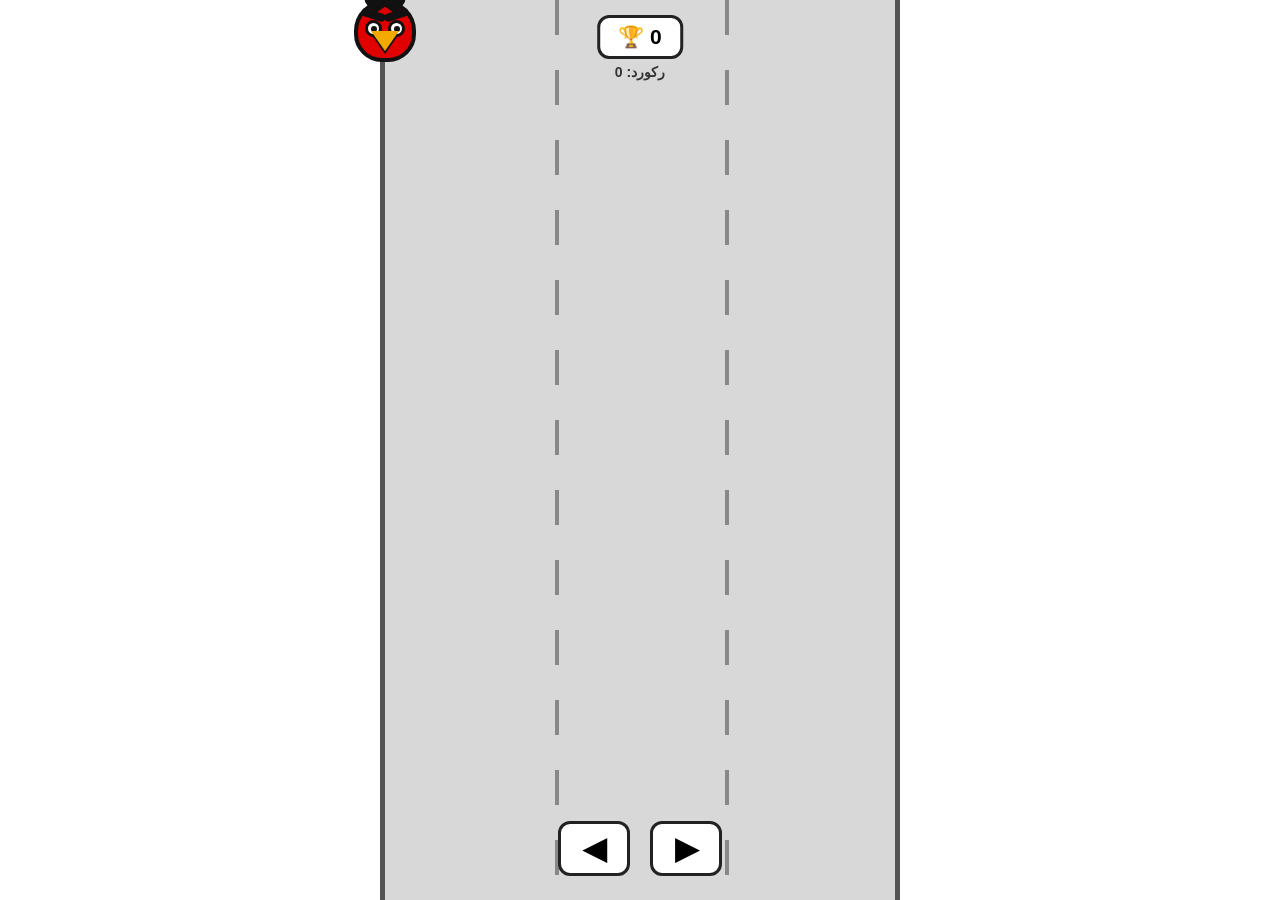
==== webapp/index.html @ d776691d "Update index.html" ====
<!DOCTYPE html>
<html lang="fa">
<head>
<meta charset="UTF-8">

<meta name="viewport"
      content="width=device-width,
      initial-scale=1.0,
      maximum-scale=1.0,
      user-scalable=no">

<title>Subway Bird</title>

<script src="https://telegram.org/js/telegram-web-app.js"></script>

<style>

* {
    box-sizing: border-box;
    margin: 0;
    padding: 0;
    user-select: none;
    -webkit-user-select: none;
    -webkit-tap-highlight-color: transparent;
}

html, body {
    width: 100%;
    height: 100%;
    overflow: hidden;
    background: white;
    font-family: Arial, sans-serif;
}

#game {
    position: relative;
    width: 100vw;
    height: 100vh;
    overflow: hidden;
    background: white;
}

/* =========================
   ROAD
========================= */

#road {
    position: absolute;
    left: 50%;
    transform: translateX(-50%);

    width: min(100vw, 520px);
    height: 100%;

    background: #d8d8d8;

    border-left: 5px solid #555;
    border-right: 5px solid #555;
}

.lane-line {
    position: absolute;

    top: 0;

    width: 4px;
    height: 100%;

    background:
        repeating-linear-gradient(
            to bottom,
            #888 0px,
            #888 35px,
            transparent 35px,
            transparent 70px
        );
}

#line1 {
    left: 33.333%;
}

#line2 {
    left: 66.666%;
}

/* =========================
   SCORE
========================= */

#scoreBox {
    position: absolute;

    top: 15px;
    left: 50%;

    transform: translateX(-50%);

    z-index: 50;

    padding: 7px 18px;

    background: white;

    border: 3px solid #222;
    border-radius: 12px;

    font-size: 21px;
    font-weight: bold;
}

#bestBox {
    position: absolute;

    top: 64px;
    left: 50%;

    transform: translateX(-50%);

    z-index: 50;

    font-size: 14px;
    font-weight: bold;

    color: #333;
}

/* =========================
   ANGRY BIRD
========================= */

#player {
    position: absolute;

    width: 62px;
    height: 62px;

    z-index: 20;

    transform: translateX(-50%);

    transition: left 0.12s ease;
}

/* بدن قرمز */

.bird {
    position: absolute;

    width: 62px;
    height: 62px;

    background: #e00000;

    border: 4px solid #111;

    border-radius:
        50% 50%
        45% 45%;
}

/* ابروی چپ */

.brow-left {
    position: absolute;

    width: 25px;
    height: 8px;

    background: #111;

    left: 7px;
    top: 11px;

    transform: rotate(18deg);

    border-radius: 5px;

    z-index: 5;
}

/* ابروی راست */

.brow-right {
    position: absolute;

    width: 25px;
    height: 8px;

    background: #111;

    right: 7px;
    top: 11px;

    transform: rotate(-18deg);

    border-radius: 5px;

    z-index: 5;
}

/* چشم‌ها */

.eye {
    position: absolute;

    width: 17px;
    height: 17px;

    background: white;

    border: 3px solid #111;

    border-radius: 50%;

    top: 20px;

    z-index: 4;
}

.eye::after {
    content: "";

    position: absolute;

    width: 6px;
    height: 6px;

    background: #111;

    border-radius: 50%;

    left: 3px;
    top: 3px;
}

.eye-left {
    left: 11px;
}

.eye-right {
    right: 11px;
}

/* منقار */

.beak {
    position: absolute;

    left: 50%;
    top: 31px;

    transform: translateX(-50%);

    width: 0;
    height: 0;

    border-left: 14px solid transparent;
    border-right: 14px solid transparent;

    border-top: 20px solid #f2a900;

    filter: drop-shadow(
        0 3px 0 #111
    );

    z-index: 8;
}

/* قسمت بالای سر */

.hair-left {
    position: absolute;

    width: 18px;
    height: 18px;

    background: #111;

    left: 13px;
    top: -7px;

    transform: rotate(-35deg);

    border-radius: 4px;

    z-index: 1;
}

.hair-right {
    position: absolute;

    width: 18px;
    height: 18px;

    background: #111;

    right: 13px;
    top: -7px;

    transform: rotate(35deg);

    border-radius: 4px;

    z-index: 1;
}

/* =========================
   COIN
========================= */

.coin {
    position: absolute;

    width: 31px;
    height: 31px;

    border-radius: 50%;

    background: white;

    border: 4px solid #222;

    z-index: 10;

    display: flex;
    align-items: center;
    justify-content: center;

    font-size: 15px;
    font-weight: bold;
}

/* =========================
   OBSTACLE
========================= */

.obstacle {
    position: absolute;

    width: 50px;
    height: 50px;

    background: #777;

    border: 4px solid #222;

    border-radius: 8px;

    z-index: 8;
}

/* =========================
   BUTTONS
========================= */

#controls {
    position: absolute;

    bottom: 24px;
    left: 50%;

    transform: translateX(-50%);

    z-index: 60;

    display: flex;

    gap: 20px;
}

.control {
    width: 72px;
    height: 55px;

    background: white;

    border: 3px solid #222;

    border-radius: 12px;

    font-size: 30px;
    font-weight: bold;
}

.control:active {
    background: #ddd;
    transform: scale(.93);
}

/* =========================
   GAME OVER
========================= */

#gameOver {
    position: absolute;

    inset: 0;

    z-index: 100;

    display: none;

    align-items: center;
    justify-content: center;

    flex-direction: column;

    background: rgba(255,255,255,.94);

    text-align: center;
}

#gameOver h1 {
    font-size: 38px;
    margin-bottom: 15px;
}

#finalScore {
    font-size: 22px;
    margin-bottom: 10px;
}

#reward {
    font-size: 18px;
    margin-bottom: 25px;
}

#restart {
    padding: 12px 30px;

    background: white;

    border: 3px solid #222;

    border-radius: 12px;

    font-size: 20px;
    font-weight: bold;
}

</style>
</head>

<body>

<div id="game">

    <div id="road">

        <div id="line1" class="lane-line"></div>
        <div id="line2" class="lane-line"></div>

        <!-- ANGRY BIRD -->

        <div id="player">

            <div class="bird"></div>

            <div class="hair-left"></div>
            <div class="hair-right"></div>

            <div class="brow-left"></div>
            <div class="brow-right"></div>

            <div class="eye eye-left"></div>
            <div class="eye eye-right"></div>

            <div class="beak"></div>

        </div>

    </div>


    <div id="scoreBox">
        🏆 <span id="score">0</span>
    </div>

    <div id="bestBox">
        رکورد: <span id="best">0</span>
    </div>


    <div id="controls">

        <button
            class="control"
            id="left">
            ◀
        </button>

        <button
            class="control"
            id="right">
            ▶
        </button>

    </div>


    <div id="gameOver">

        <h1>GAME OVER</h1>

        <div id="finalScore">
            امتیاز: 0
        </div>

        <div id="reward">
            🪙 جایزه: +0 کوین
        </div>

        <button id="restart">
            دوباره بازی
        </button>

    </div>

</div>


<script>

/* =========================
   TELEGRAM
========================= */

const tg = window.Telegram.WebApp;

tg.ready();
tg.expand();


/* =========================
   ELEMENTS
========================= */

const game =
    document.getElementById("game");

const road =
    document.getElementById("road");

const player =
    document.getElementById("player");

const scoreElement =
    document.getElementById("score");

const bestElement =
    document.getElementById("best");

const gameOverScreen =
    document.getElementById("gameOver");

const finalScore =
    document.getElementById("finalScore");

const reward =
    document.getElementById("reward");

const restart =
    document.getElementById("restart");


/* =========================
   VARIABLES
========================= */

let lane = 1;

let score = 0;

let bestScore =
    Number(
        localStorage.getItem(
            "subwayBirdBest"
        )
    ) || 0;

let objects = [];

let gameRunning = true;

let lastSpawn = 0;

let speed = 4;

let animation;


/* =========================
   LANE
========================= */

function getLaneX(number) {

    const laneWidth =
        road.clientWidth / 3;

    return (
        laneWidth * number +
        laneWidth / 2
    );
}


/* =========================
   PLAYER
========================= */

function updatePlayer() {

    player.style.left =
        getLaneX(lane) + "px";

    player.style.top =
        (
            window.innerHeight - 155
        ) + "px";
}

updatePlayer();


/* =========================
   MOVEMENT
========================= */

function moveLeft() {

    if (!gameRunning)
        return;

    if (lane > 0) {

        lane--;

        updatePlayer();
    }
}


function moveRight() {

    if (!gameRunning)
        return;

    if (lane < 2) {

        lane++;

        updatePlayer();
    }
}


/* =========================
   BUTTONS
========================= */

document
    .getElementById("left")
    .addEventListener(
        "click",
        moveLeft
    );

document
    .getElementById("right")
    .addEventListener(
        "click",
        moveRight
    );


/* =========================
   KEYBOARD
========================= */

document.addEventListener(
    "keydown",
    function(e) {

        if (
            e.key ===
            "ArrowLeft"
        ) {
            moveLeft();
        }

        if (
            e.key ===
            "ArrowRight"
        ) {
            moveRight();
        }

    }
);


/* =========================
   SWIPE
========================= */

let touchStartX = 0;

game.addEventListener(
    "touchstart",
    function(e) {

        touchStartX =
            e.touches[0].clientX;
    }
);


game.addEventListener(
    "touchend",
    function(e) {

        const endX =
            e.changedTouches[0].clientX;

        const diff =
            endX - touchStartX;

        if (
            Math.abs(diff) < 30
        )
            return;

        if (diff < 0) {

            moveLeft();

        } else {

            moveRight();

        }

    }
);


/* =========================
   COIN
========================= */

function createCoin() {

    const coin =
        document.createElement("div");

    coin.className = "coin";

    coin.textContent = "●";

    const coinLane =
        Math.floor(
            Math.random() * 3
        );

    coin.style.left =
        (
            getLaneX(coinLane) - 15
        ) + "px";

    coin.style.top =
        "-40px";

    road.appendChild(coin);

    objects.push({

        element: coin,

        type: "coin",

        lane: coinLane,

        y: -40

    });
}


/* =========================
   OBSTACLE
========================= */

function createObstacle() {

    const obstacle =
        document.createElement("div");

    obstacle.className =
        "obstacle";

    const obstacleLane =
        Math.floor(
            Math.random() * 3
        );

    obstacle.style.left =
        (
            getLaneX(obstacleLane) - 25
        ) + "px";

    obstacle.style.top =
        "-60px";

    road.appendChild(
        obstacle
    );

    objects.push({

        element: obstacle,

        type: "obstacle",

        lane: obstacleLane,

        y: -60

    });
}


/* =========================
   COLLISION
========================= */

function collision(object) {

    const playerTop =
        window.innerHeight - 155;

    const playerBottom =
        playerTop + 62;

    const objectTop =
        object.y;

    const objectBottom =
        object.y +
        object.element.offsetHeight;

    return (
        object.lane === lane &&
        objectBottom > playerTop &&
        objectTop < playerBottom
    );
}


/* =========================
   GAME LOOP
========================= */

function loop(timestamp) {

    if (!gameRunning)
        return;


    /* SPAWN */

    if (
        timestamp - lastSpawn >
        700
    ) {

        if (
            Math.random() < .65
        ) {

            createCoin();

        } else {

            createObstacle();

        }

        lastSpawn = timestamp;
    }


    /* OBJECTS */

    for (
        let i = objects.length - 1;
        i >= 0;
        i--
    ) {

        const object =
            objects[i];

        object.y += speed;

        object.element.style.top =
            object.y + "px";


        /* COLLISION */

        if (
            collision(object)
        ) {

            if (
                object.type ===
                "obstacle"
            ) {

                endGame();

                return;
            }


            if (
                object.type ===
                "coin"
            ) {

                score++;

                scoreElement.textContent =
                    score;

                object.element.remove();

                objects.splice(
                    i,
                    1
                );

                continue;
            }
        }


        /* REMOVE */

        if (
            object.y >
            window.innerHeight + 100
        ) {

            object.element.remove();

            objects.splice(
                i,
                1
            );
        }
    }


    /* SPEED */

    speed =
        4 + score * .03;


    animation =
        requestAnimationFrame(
            loop
        );
}


/* =========================
   GAME OVER
========================= */

function endGame() {

    if (!gameRunning)
        return;

    gameRunning = false;

    cancelAnimationFrame(
        animation
    );


    /* BEST */

    if (
        score > bestScore
    ) {

        bestScore =
            score;

        localStorage.setItem(
            "subwayBirdBest",
            bestScore
        );
    }


    bestElement.textContent =
        bestScore;


    finalScore.textContent =
        "امتیاز: " + score;


    reward.textContent =
        "🪙 جایزه: +" +
        (score * 5) +
        " کوین";


    gameOverScreen.style.display =
        "flex";


    /* =========================
       SEND DATA TO BOT
    ========================= */

    try {

        let gameId;

        if (
            window.crypto &&
            crypto.randomUUID
        ) {

            gameId =
                crypto.randomUUID();

        } else {

            gameId =
                Date.now() +
                "-" +
                Math.random()
                    .toString(36)
                    .substring(2);

        }


        tg.sendData(

            JSON.stringify({

                action:
                    "game_over",

                score:
                    score,

                best:
                    bestScore,

                game_id:
                    gameId

            })

        );

        console.log(
            "GAME DATA SENT:",
            score
        );

    } catch (error) {

        console.error(
            "SEND DATA ERROR:",
            error
        );

    }
}


/* =========================
   RESTART
========================= */

restart.addEventListener(
    "click",
    function() {

        location.reload();

    }
);


/* =========================
   START
========================= */

bestElement.textContent =
    bestScore;

setTimeout(
    function() {

        updatePlayer();

        animation =
            requestAnimationFrame(
                loop
            );

    },
    300
);


/* =========================
   RESIZE
========================= */

window.addEventListener(
    "resize",
    updatePlayer
);

</script>

</body>
</html>
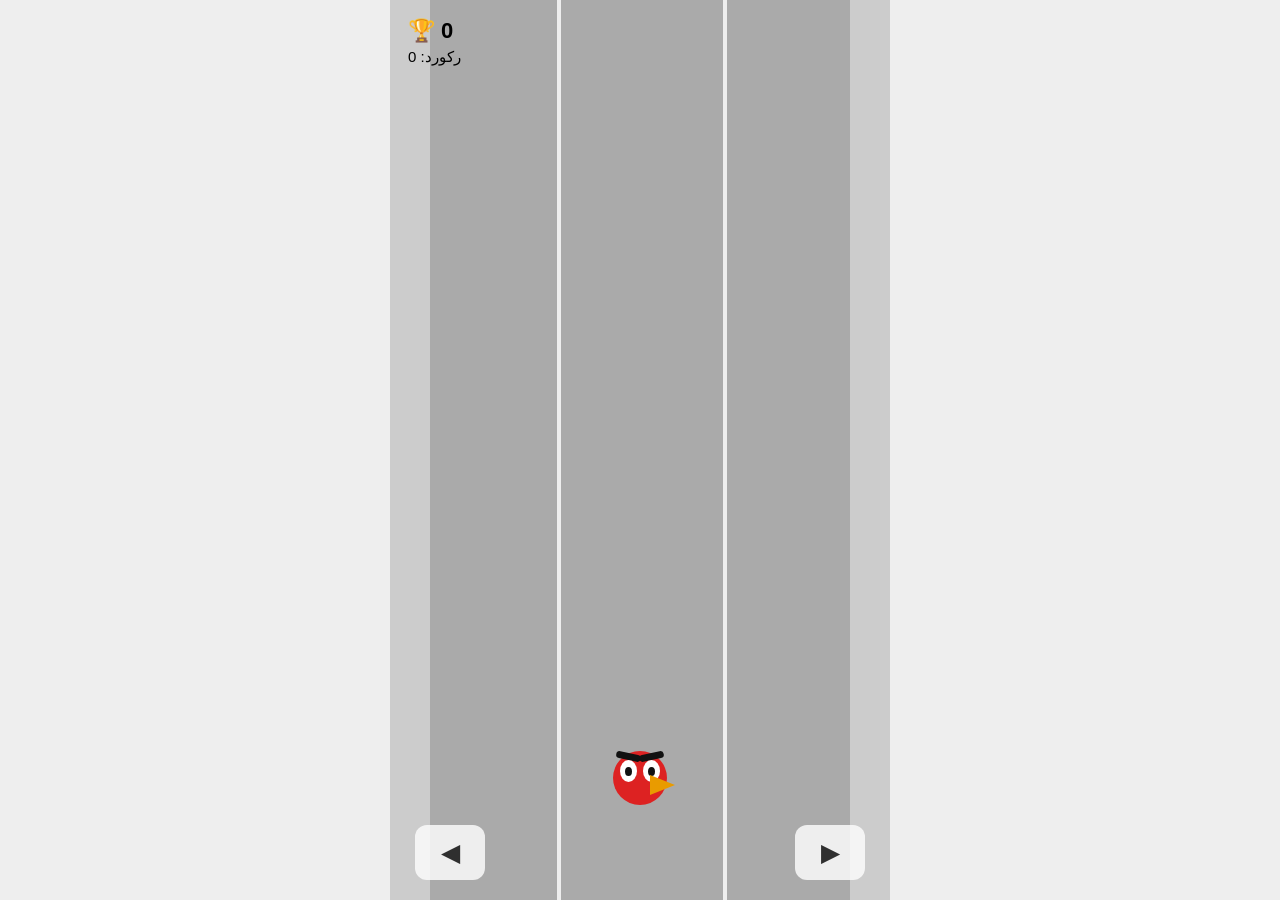
==== commit f78de8cc: "Update index.html" ====
--- a/webapp/index.html
+++ b/webapp/index.html
@@ -2,12 +2,10 @@
 <html lang="fa">
 <head>
 <meta charset="UTF-8">
-
-<meta name="viewport"
-      content="width=device-width,
-      initial-scale=1.0,
-      maximum-scale=1.0,
-      user-scalable=no">
+<meta
+    name="viewport"
+    content="width=device-width,initial-scale=1.0,user-scalable=no"
+>
 
 <title>Subway Bird</title>
 
@@ -17,426 +15,221 @@
 
 * {
     box-sizing: border-box;
-    margin: 0;
-    padding: 0;
     user-select: none;
     -webkit-user-select: none;
-    -webkit-tap-highlight-color: transparent;
-}
-
-html, body {
-    width: 100%;
-    height: 100%;
+}
+
+body {
+    margin: 0;
+    background: #eee;
+    font-family: Arial, sans-serif;
     overflow: hidden;
-    background: white;
-    font-family: Arial, sans-serif;
 }
 
 #game {
     position: relative;
     width: 100vw;
     height: 100vh;
+    max-width: 500px;
+    margin: auto;
+    background: #ddd;
     overflow: hidden;
-    background: white;
-}
-
-/* =========================
-   ROAD
-========================= */
+}
 
 #road {
     position: absolute;
+    inset: 0;
+    background:
+        linear-gradient(
+            90deg,
+            #ccc 0%,
+            #ccc 8%,
+            #aaa 8%,
+            #aaa 92%,
+            #ccc 92%,
+            #ccc 100%
+        );
+}
+
+.lane-line {
+    position: absolute;
+    top: 0;
+    width: 4px;
+    height: 100%;
+    background: #eee;
+}
+
+#line1 {
+    left: 33.33%;
+}
+
+#line2 {
+    left: 66.66%;
+}
+
+#player {
+    position: absolute;
+    width: 64px;
+    height: 64px;
+    bottom: 90px;
     left: 50%;
     transform: translateX(-50%);
-
-    width: min(100vw, 520px);
-    height: 100%;
-
-    background: #d8d8d8;
-
-    border-left: 5px solid #555;
-    border-right: 5px solid #555;
-}
-
-.lane-line {
-    position: absolute;
-
-    top: 0;
-
-    width: 4px;
-    height: 100%;
-
-    background:
-        repeating-linear-gradient(
-            to bottom,
-            #888 0px,
-            #888 35px,
-            transparent 35px,
-            transparent 70px
-        );
-}
-
-#line1 {
-    left: 33.333%;
-}
-
-#line2 {
-    left: 66.666%;
-}
-
-/* =========================
-   SCORE
-========================= */
-
-#scoreBox {
-    position: absolute;
-
-    top: 15px;
-    left: 50%;
-
-    transform: translateX(-50%);
-
-    z-index: 50;
-
-    padding: 7px 18px;
-
+    z-index: 10;
+}
+
+.body {
+    position: absolute;
+    width: 54px;
+    height: 54px;
+    left: 5px;
+    top: 5px;
+    border-radius: 50%;
+    background: #d22;
+}
+
+.eye {
+    position: absolute;
+    width: 17px;
+    height: 22px;
     background: white;
-
-    border: 3px solid #222;
-    border-radius: 12px;
-
-    font-size: 21px;
-    font-weight: bold;
-}
-
-#bestBox {
-    position: absolute;
-
-    top: 64px;
-    left: 50%;
-
-    transform: translateX(-50%);
-
-    z-index: 50;
-
-    font-size: 14px;
-    font-weight: bold;
-
-    color: #333;
-}
-
-/* =========================
-   ANGRY BIRD
-========================= */
-
-#player {
-    position: absolute;
-
-    width: 62px;
-    height: 62px;
-
-    z-index: 20;
-
-    transform: translateX(-50%);
-
-    transition: left 0.12s ease;
-}
-
-/* بدن قرمز */
-
-.bird {
-    position: absolute;
-
-    width: 62px;
-    height: 62px;
-
-    background: #e00000;
-
-    border: 4px solid #111;
-
-    border-radius:
-        50% 50%
-        45% 45%;
-}
-
-/* ابروی چپ */
-
-.brow-left {
-    position: absolute;
-
-    width: 25px;
-    height: 8px;
-
+    border-radius: 50%;
+    top: 14px;
+}
+
+.eye.left {
+    left: 12px;
+}
+
+.eye.right {
+    right: 12px;
+}
+
+.pupil {
+    position: absolute;
+    width: 7px;
+    height: 9px;
     background: #111;
-
-    left: 7px;
-    top: 11px;
-
-    transform: rotate(18deg);
-
-    border-radius: 5px;
-
-    z-index: 5;
-}
-
-/* ابروی راست */
-
-.brow-right {
-    position: absolute;
-
-    width: 25px;
-    height: 8px;
-
-    background: #111;
-
-    right: 7px;
-    top: 11px;
-
-    transform: rotate(-18deg);
-
-    border-radius: 5px;
-
-    z-index: 5;
-}
-
-/* چشم‌ها */
-
-.eye {
-    position: absolute;
-
-    width: 17px;
-    height: 17px;
-
-    background: white;
-
-    border: 3px solid #111;
-
     border-radius: 50%;
-
-    top: 20px;
-
-    z-index: 4;
-}
-
-.eye::after {
-    content: "";
-
-    position: absolute;
-
-    width: 6px;
-    height: 6px;
-
-    background: #111;
-
-    border-radius: 50%;
-
-    left: 3px;
-    top: 3px;
-}
-
-.eye-left {
-    left: 11px;
-}
-
-.eye-right {
-    right: 11px;
-}
-
-/* منقار */
+    top: 7px;
+    left: 5px;
+}
 
 .beak {
     position: absolute;
-
-    left: 50%;
-    top: 31px;
-
-    transform: translateX(-50%);
-
     width: 0;
     height: 0;
-
-    border-left: 14px solid transparent;
-    border-right: 14px solid transparent;
-
-    border-top: 20px solid #f2a900;
-
-    filter: drop-shadow(
-        0 3px 0 #111
-    );
-
-    z-index: 8;
-}
-
-/* قسمت بالای سر */
-
-.hair-left {
-    position: absolute;
-
-    width: 18px;
-    height: 18px;
-
+    border-top: 10px solid transparent;
+    border-bottom: 10px solid transparent;
+    border-left: 25px solid #e99b00;
+    right: -3px;
+    top: 29px;
+}
+
+.brow {
+    position: absolute;
+    width: 25px;
+    height: 7px;
     background: #111;
-
-    left: 13px;
-    top: -7px;
-
-    transform: rotate(-35deg);
-
-    border-radius: 4px;
-
-    z-index: 1;
-}
-
-.hair-right {
-    position: absolute;
-
-    width: 18px;
-    height: 18px;
-
-    background: #111;
-
-    right: 13px;
-    top: -7px;
-
-    transform: rotate(35deg);
-
-    border-radius: 4px;
-
-    z-index: 1;
-}
-
-/* =========================
-   COIN
-========================= */
+    top: 7px;
+    border-radius: 5px;
+}
+
+.brow.left {
+    left: 8px;
+    transform: rotate(12deg);
+}
+
+.brow.right {
+    right: 8px;
+    transform: rotate(-12deg);
+}
 
 .coin {
     position: absolute;
-
-    width: 31px;
-    height: 31px;
-
+    width: 28px;
+    height: 28px;
     border-radius: 50%;
-
-    background: white;
-
-    border: 4px solid #222;
-
-    z-index: 10;
-
-    display: flex;
+    background: #fff;
+    border: 5px solid #777;
+    z-index: 5;
+}
+
+.obstacle {
+    position: absolute;
+    width: 55px;
+    height: 55px;
+    background: #555;
+    border-radius: 8px;
+    z-index: 5;
+}
+
+#score {
+    position: absolute;
+    top: 18px;
+    left: 18px;
+    z-index: 20;
+    font-size: 22px;
+    font-weight: bold;
+}
+
+#best {
+    position: absolute;
+    top: 48px;
+    left: 18px;
+    z-index: 20;
+    font-size: 15px;
+}
+
+#gameover {
+    position: absolute;
+    inset: 0;
+    display: none;
     align-items: center;
     justify-content: center;
-
-    font-size: 15px;
-    font-weight: bold;
-}
-
-/* =========================
-   OBSTACLE
-========================= */
-
-.obstacle {
-    position: absolute;
-
-    width: 50px;
-    height: 50px;
-
-    background: #777;
-
-    border: 4px solid #222;
-
-    border-radius: 8px;
-
-    z-index: 8;
-}
-
-/* =========================
-   BUTTONS
-========================= */
-
-#controls {
-    position: absolute;
-
-    bottom: 24px;
-    left: 50%;
-
-    transform: translateX(-50%);
-
-    z-index: 60;
-
+    flex-direction: column;
+    background: rgba(0,0,0,.75);
+    color: white;
+    z-index: 50;
+}
+
+#gameover h1 {
+    font-size: 36px;
+}
+
+button {
+    border: none;
+    background: #fff;
+    color: #111;
+    padding: 14px 28px;
+    border-radius: 12px;
+    font-size: 18px;
+    margin-top: 15px;
+}
+
+#status {
+    margin-top: 12px;
+    font-size: 14px;
+    text-align: center;
+    max-width: 280px;
+}
+
+.controls {
+    position: absolute;
+    bottom: 20px;
+    left: 0;
+    width: 100%;
     display: flex;
-
-    gap: 20px;
-}
-
-.control {
-    width: 72px;
+    justify-content: space-between;
+    padding: 0 25px;
+    z-index: 30;
+}
+
+.controls button {
+    width: 70px;
     height: 55px;
-
-    background: white;
-
-    border: 3px solid #222;
-
-    border-radius: 12px;
-
-    font-size: 30px;
-    font-weight: bold;
-}
-
-.control:active {
-    background: #ddd;
-    transform: scale(.93);
-}
-
-/* =========================
-   GAME OVER
-========================= */
-
-#gameOver {
-    position: absolute;
-
-    inset: 0;
-
-    z-index: 100;
-
-    display: none;
-
-    align-items: center;
-    justify-content: center;
-
-    flex-direction: column;
-
-    background: rgba(255,255,255,.94);
-
-    text-align: center;
-}
-
-#gameOver h1 {
-    font-size: 38px;
-    margin-bottom: 15px;
-}
-
-#finalScore {
-    font-size: 22px;
-    margin-bottom: 10px;
-}
-
-#reward {
-    font-size: 18px;
-    margin-bottom: 25px;
-}
-
-#restart {
-    padding: 12px 30px;
-
-    background: white;
-
-    border: 3px solid #222;
-
-    border-radius: 12px;
-
-    font-size: 20px;
-    font-weight: bold;
+    padding: 0;
+    font-size: 25px;
+    opacity: .8;
 }
 
 </style>
@@ -446,60 +239,58 @@
 
 <div id="game">
 
-    <div id="road">
-
-        <div id="line1" class="lane-line"></div>
-        <div id="line2" class="lane-line"></div>
-
-        <!-- ANGRY BIRD -->
-
-        <div id="player">
-
-            <div class="bird"></div>
-
-            <div class="hair-left"></div>
-            <div class="hair-right"></div>
-
-            <div class="brow-left"></div>
-            <div class="brow-right"></div>
-
-            <div class="eye eye-left"></div>
-            <div class="eye eye-right"></div>
-
-            <div class="beak"></div>
-
+    <div id="road"></div>
+
+    <div
+        class="lane-line"
+        id="line1"
+    ></div>
+
+    <div
+        class="lane-line"
+        id="line2"
+    ></div>
+
+    <div id="score">
+        🏆 0
+    </div>
+
+    <div id="best">
+        رکورد: 0
+    </div>
+
+    <div id="player">
+
+        <div class="body"></div>
+
+        <div class="brow left"></div>
+        <div class="brow right"></div>
+
+        <div class="eye left">
+            <div class="pupil"></div>
         </div>
 
+        <div class="eye right">
+            <div class="pupil"></div>
+        </div>
+
+        <div class="beak"></div>
+
     </div>
 
-
-    <div id="scoreBox">
-        🏆 <span id="score">0</span>
-    </div>
-
-    <div id="bestBox">
-        رکورد: <span id="best">0</span>
-    </div>
-
-
-    <div id="controls">
-
-        <button
-            class="control"
-            id="left">
+    <div class="controls">
+
+        <button id="left">
             ◀
         </button>
 
-        <button
-            class="control"
-            id="right">
+        <button id="right">
             ▶
         </button>
 
     </div>
 
-
-    <div id="gameOver">
+    <div id="gameover">
 
         <h1>GAME OVER</h1>
 
@@ -508,7 +299,11 @@
         </div>
 
         <div id="reward">
-            🪙 جایزه: +0 کوین
+            🪙 جایزه: 0
+        </div>
+
+        <div id="status">
+            در حال ثبت نتیجه...
         </div>
 
         <button id="restart">
@@ -519,12 +314,7 @@
 
 </div>
 
-
 <script>
-
-/* =========================
-   TELEGRAM
-========================= */
 
 const tg = window.Telegram.WebApp;
 
@@ -532,105 +322,83 @@
 tg.expand();
 
 
-/* =========================
-   ELEMENTS
-========================= */
-
-const game =
-    document.getElementById("game");
-
-const road =
-    document.getElementById("road");
-
-const player =
-    document.getElementById("player");
-
-const scoreElement =
-    document.getElementById("score");
-
-const bestElement =
-    document.getElementById("best");
-
-const gameOverScreen =
-    document.getElementById("gameOver");
-
-const finalScore =
-    document.getElementById("finalScore");
-
-const reward =
-    document.getElementById("reward");
-
-const restart =
-    document.getElementById("restart");
-
-
-/* =========================
-   VARIABLES
-========================= */
+// ==================================================
+// IMPORTANT
+// آدرس Render سرویس رباتت را اینجا بگذار
+// مثال:
+// https://mybot.onrender.com
+// ==================================================
+
+const BOT_API_URL = "https://fwlkhy.onrender.com/";
+
+
+const game = document.getElementById("game");
+const player = document.getElementById("player");
+
+const scoreText = document.getElementById("score");
+const bestText = document.getElementById("best");
+
+const gameover = document.getElementById("gameover");
+const finalScore = document.getElementById("finalScore");
+const reward = document.getElementById("reward");
+const statusText = document.getElementById("status");
+
+const leftButton = document.getElementById("left");
+const rightButton = document.getElementById("right");
+const restartButton = document.getElementById("restart");
+
 
 let lane = 1;
-
 let score = 0;
 
-let bestScore =
-    Number(
-        localStorage.getItem(
-            "subwayBirdBest"
-        )
-    ) || 0;
+let running = false;
+
+let speed = 5;
 
 let objects = [];
 
-let gameRunning = true;
-
-let lastSpawn = 0;
-
-let speed = 4;
-
-let animation;
-
-
-/* =========================
-   LANE
-========================= */
-
-function getLaneX(number) {
+let spawnTimer = 0;
+
+let lastTime = 0;
+
+
+// ==================================================
+// LOCAL BEST
+// ==================================================
+
+let bestScore = Number(
+    localStorage.getItem("subway_bird_best") || 0
+);
+
+bestText.textContent =
+    "رکورد: " + bestScore;
+
+
+// ==================================================
+// PLAYER
+// ==================================================
+
+function updatePlayer() {
 
     const laneWidth =
-        road.clientWidth / 3;
-
-    return (
-        laneWidth * number +
-        laneWidth / 2
-    );
-}
-
-
-/* =========================
-   PLAYER
-========================= */
-
-function updatePlayer() {
+        game.clientWidth / 3;
+
+    const x =
+        laneWidth * lane +
+        laneWidth / 2;
 
     player.style.left =
-        getLaneX(lane) + "px";
-
-    player.style.top =
-        (
-            window.innerHeight - 155
-        ) + "px";
-}
-
-updatePlayer();
-
-
-/* =========================
-   MOVEMENT
-========================= */
+        x + "px";
+}
+
+
+// ==================================================
+// MOVE
+// ==================================================
 
 function moveLeft() {
 
-    if (!gameRunning)
+    if (!running)
         return;
 
     if (lane > 0) {
@@ -644,7 +412,7 @@
 
 function moveRight() {
 
-    if (!gameRunning)
+    if (!running)
         return;
 
     if (lane < 2) {
@@ -656,143 +424,108 @@
 }
 
 
-/* =========================
-   BUTTONS
-========================= */
-
-document
-    .getElementById("left")
-    .addEventListener(
-        "click",
-        moveLeft
-    );
-
-document
-    .getElementById("right")
-    .addEventListener(
-        "click",
-        moveRight
-    );
-
-
-/* =========================
-   KEYBOARD
-========================= */
+leftButton.addEventListener(
+    "click",
+    moveLeft
+);
+
+rightButton.addEventListener(
+    "click",
+    moveRight
+);
+
 
 document.addEventListener(
     "keydown",
     function(e) {
 
-        if (
-            e.key ===
-            "ArrowLeft"
-        ) {
+        if (e.key === "ArrowLeft")
             moveLeft();
-        }
-
-        if (
-            e.key ===
-            "ArrowRight"
-        ) {
+
+        if (e.key === "ArrowRight")
             moveRight();
-        }
 
     }
 );
 
 
-/* =========================
-   SWIPE
-========================= */
-
-let touchStartX = 0;
+// ==================================================
+// SWIPE
+// ==================================================
+
+let touchX = 0;
 
 game.addEventListener(
     "touchstart",
     function(e) {
 
-        touchStartX =
+        touchX =
             e.touches[0].clientX;
+
     }
 );
-
 
 game.addEventListener(
     "touchend",
     function(e) {
 
-        const endX =
+        const x =
             e.changedTouches[0].clientX;
 
         const diff =
-            endX - touchStartX;
-
-        if (
-            Math.abs(diff) < 30
-        )
+            x - touchX;
+
+        if (Math.abs(diff) < 30)
             return;
 
-        if (diff < 0) {
-
+        if (diff < 0)
             moveLeft();
-
-        } else {
-
+        else
             moveRight();
 
-        }
-
     }
 );
 
 
-/* =========================
-   COIN
-========================= */
-
-function createCoin() {
+// ==================================================
+// CREATE COIN
+// ==================================================
+
+function createCoin(laneNumber) {
 
     const coin =
         document.createElement("div");
 
     coin.className = "coin";
 
-    coin.textContent = "●";
-
-    const coinLane =
-        Math.floor(
-            Math.random() * 3
-        );
+    const laneWidth =
+        game.clientWidth / 3;
 
     coin.style.left =
         (
-            getLaneX(coinLane) - 15
+            laneWidth * laneNumber +
+            laneWidth / 2 -
+            14
         ) + "px";
 
-    coin.style.top =
-        "-40px";
-
-    road.appendChild(coin);
+    coin.style.top = "-40px";
+
+    game.appendChild(coin);
 
     objects.push({
-
-        element: coin,
-
-        type: "coin",
-
-        lane: coinLane,
-
-        y: -40
-
+        el: coin,
+        lane: laneNumber,
+        y: -40,
+        type: "coin"
     });
 }
 
 
-/* =========================
-   OBSTACLE
-========================= */
-
-function createObstacle() {
+// ==================================================
+// CREATE OBSTACLE
+// ==================================================
+
+function createObstacle(laneNumber) {
 
     const obstacle =
         document.createElement("div");
@@ -800,98 +533,81 @@
     obstacle.className =
         "obstacle";
 
-    const obstacleLane =
-        Math.floor(
-            Math.random() * 3
-        );
+    const laneWidth =
+        game.clientWidth / 3;
 
     obstacle.style.left =
         (
-            getLaneX(obstacleLane) - 25
+            laneWidth * laneNumber +
+            laneWidth / 2 -
+            27
         ) + "px";
 
-    obstacle.style.top =
-        "-60px";
-
-    road.appendChild(
-        obstacle
+    obstacle.style.top = "-70px";
+
+    game.appendChild(obstacle);
+
+    objects.push({
+        el: obstacle,
+        lane: laneNumber,
+        y: -70,
+        type: "obstacle"
+    });
+}
+
+
+// ==================================================
+// COLLISION
+// ==================================================
+
+function collision(a, b) {
+
+    const ar =
+        a.getBoundingClientRect();
+
+    const br =
+        b.getBoundingClientRect();
+
+    return !(
+        ar.right < br.left ||
+        ar.left > br.right ||
+        ar.bottom < br.top ||
+        ar.top > br.bottom
     );
-
-    objects.push({
-
-        element: obstacle,
-
-        type: "obstacle",
-
-        lane: obstacleLane,
-
-        y: -60
-
-    });
-}
-
-
-/* =========================
-   COLLISION
-========================= */
-
-function collision(object) {
-
-    const playerTop =
-        window.innerHeight - 155;
-
-    const playerBottom =
-        playerTop + 62;
-
-    const objectTop =
-        object.y;
-
-    const objectBottom =
-        object.y +
-        object.element.offsetHeight;
-
-    return (
-        object.lane === lane &&
-        objectBottom > playerTop &&
-        objectTop < playerBottom
-    );
-}
-
-
-/* =========================
-   GAME LOOP
-========================= */
+}
+
+
+// ==================================================
+// GAME LOOP
+// ==================================================
 
 function loop(timestamp) {
 
-    if (!gameRunning)
+    if (!running)
         return;
 
-
-    /* SPAWN */
-
-    if (
-        timestamp - lastSpawn >
-        700
-    ) {
-
-        if (
-            Math.random() < .65
-        ) {
-
-            createCoin();
-
-        } else {
-
-            createObstacle();
-
-        }
-
-        lastSpawn = timestamp;
-    }
-
-
-    /* OBJECTS */
+    const delta =
+        timestamp - lastTime;
+
+    lastTime = timestamp;
+
+    spawnTimer += delta;
+
+    if (spawnTimer > 650) {
+
+        spawnTimer = 0;
+
+        const randomLane =
+            Math.floor(
+                Math.random() * 3
+            );
+
+        if (Math.random() < .65)
+            createCoin(randomLane);
+        else
+            createObstacle(randomLane);
+    }
+
 
     for (
         let i = objects.length - 1;
@@ -899,43 +615,36 @@
         i--
     ) {
 
-        const object =
+        const obj =
             objects[i];
 
-        object.y += speed;
-
-        object.element.style.top =
-            object.y + "px";
-
-
-        /* COLLISION */
-
+        obj.y +=
+            speed *
+            (delta / 16.67);
+
+        obj.el.style.top =
+            obj.y + "px";
+
+
+        // collision
         if (
-            collision(object)
+            obj.lane === lane &&
+            collision(
+                player,
+                obj.el
+            )
         ) {
 
             if (
-                object.type ===
-                "obstacle"
+                obj.type === "coin"
             ) {
 
-                endGame();
-
-                return;
-            }
-
-
-            if (
-                object.type ===
-                "coin"
-            ) {
-
                 score++;
 
-                scoreElement.textContent =
-                    score;
-
-                object.element.remove();
+                scoreText.textContent =
+                    "🏆 " + score;
+
+                obj.el.remove();
 
                 objects.splice(
                     i,
@@ -943,18 +652,23 @@
                 );
 
                 continue;
+
+            } else {
+
+                endGame();
+
+                return;
             }
         }
 
 
-        /* REMOVE */
-
+        // remove
         if (
-            object.y >
-            window.innerHeight + 100
+            obj.y >
+            game.clientHeight + 100
         ) {
 
-            object.element.remove();
+            obj.el.remove();
 
             objects.splice(
                 i,
@@ -964,177 +678,218 @@
     }
 
 
-    /* SPEED */
-
+    // difficulty
     speed =
-        4 + score * .03;
-
-
-    animation =
-        requestAnimationFrame(
-            loop
+        5 +
+        Math.min(
+            score * .03,
+            5
         );
-}
-
-
-/* =========================
-   GAME OVER
-========================= */
-
-function endGame() {
-
-    if (!gameRunning)
+
+
+    requestAnimationFrame(loop);
+}
+
+
+// ==================================================
+// START
+// ==================================================
+
+function startGame() {
+
+    objects.forEach(
+        obj => obj.el.remove()
+    );
+
+    objects = [];
+
+    lane = 1;
+    score = 0;
+    speed = 5;
+    spawnTimer = 0;
+
+    updatePlayer();
+
+    scoreText.textContent =
+        "🏆 0";
+
+    bestText.textContent =
+        "رکورد: " + bestScore;
+
+    gameover.style.display =
+        "none";
+
+    statusText.textContent =
+        "";
+
+    running = true;
+
+    lastTime =
+        performance.now();
+
+    requestAnimationFrame(loop);
+}
+
+
+// ==================================================
+// SEND SCORE
+// ==================================================
+
+async function sendScore(score) {
+
+    const telegramUser =
+        tg.initDataUnsafe &&
+        tg.initDataUnsafe.user;
+
+    if (!telegramUser) {
+
+        throw new Error(
+            "Telegram user not found"
+        );
+    }
+
+
+    // ساخت شناسه یکتا
+    const gameId =
+        Date.now() +
+        "-" +
+        Math.random()
+            .toString(36)
+            .substring(2);
+
+
+    const response =
+        await fetch(
+            BOT_API_URL +
+            "/game-score",
+            {
+                method: "POST",
+
+                headers: {
+                    "Content-Type":
+                        "application/json"
+                },
+
+                body: JSON.stringify({
+
+                    user_id:
+                        telegramUser.id,
+
+                    name:
+                        telegramUser.first_name ||
+                        "کاربر",
+
+                    score:
+                        score,
+
+                    game_id:
+                        gameId
+                })
+            }
+        );
+
+
+    const data =
+        await response.json();
+
+
+    if (
+        !response.ok ||
+        !data.ok
+    ) {
+
+        throw new Error(
+            data.error ||
+            "ثبت نتیجه ناموفق بود"
+        );
+    }
+
+
+    return data;
+}
+
+
+// ==================================================
+// GAME OVER
+// ==================================================
+
+async function endGame() {
+
+    if (!running)
         return;
 
-    gameRunning = false;
-
-    cancelAnimationFrame(
-        animation
-    );
-
-
-    /* BEST */
-
-    if (
-        score > bestScore
-    ) {
-
-        bestScore =
-            score;
+    running = false;
+
+    if (score > bestScore) {
+
+        bestScore = score;
 
         localStorage.setItem(
-            "subwayBirdBest",
+            "subway_bird_best",
             bestScore
         );
     }
 
 
-    bestElement.textContent =
-        bestScore;
-
-
     finalScore.textContent =
-        "امتیاز: " + score;
-
+        "🏆 امتیاز: " + score;
 
     reward.textContent =
-        "🪙 جایزه: +" +
+        "🪙 جایزه: " +
         (score * 5) +
         " کوین";
 
-
-    gameOverScreen.style.display =
+    gameover.style.display =
         "flex";
 
-
-    /* =========================
-       SEND DATA TO BOT
-    ========================= */
+    statusText.textContent =
+        "⏳ در حال ثبت جایزه...";
+
 
     try {
 
-        let gameId;
-
-        if (
-            window.crypto &&
-            crypto.randomUUID
-        ) {
-
-            gameId =
-                crypto.randomUUID();
-
-        } else {
-
-            gameId =
-                Date.now() +
-                "-" +
-                Math.random()
-                    .toString(36)
-                    .substring(2);
-
-        }
-
-
-        tg.sendData(
-
-            JSON.stringify({
-
-                action:
-                    "game_over",
-
-                score:
-                    score,
-
-                best:
-                    bestScore,
-
-                game_id:
-                    gameId
-
-            })
-
-        );
-
-        console.log(
-            "GAME DATA SENT:",
-            score
-        );
+        const result =
+            await sendScore(score);
+
+
+        reward.textContent =
+            "🪙 +" +
+            result.coins_awarded +
+            " کوین";
+
+        statusText.textContent =
+            "✅ جایزه به موجودیت اضافه شد!";
 
     } catch (error) {
 
         console.error(
-            "SEND DATA ERROR:",
+            "GAME SCORE ERROR:",
             error
         );
 
-    }
-}
-
-
-/* =========================
-   RESTART
-========================= */
-
-restart.addEventListener(
+        statusText.textContent =
+            "❌ ثبت جایزه ناموفق بود.";
+    }
+}
+
+
+// ==================================================
+// RESTART
+// ==================================================
+
+restartButton.addEventListener(
     "click",
-    function() {
-
-        location.reload();
-
-    }
+    startGame
 );
 
 
-/* =========================
-   START
-========================= */
-
-bestElement.textContent =
-    bestScore;
-
-setTimeout(
-    function() {
-
-        updatePlayer();
-
-        animation =
-            requestAnimationFrame(
-                loop
-            );
-
-    },
-    300
-);
-
-
-/* =========================
-   RESIZE
-========================= */
-
-window.addEventListener(
-    "resize",
-    updatePlayer
-);
+// ==================================================
+// INIT
+// ==================================================
+
+updatePlayer();
+
+startGame();
 
 </script>
 
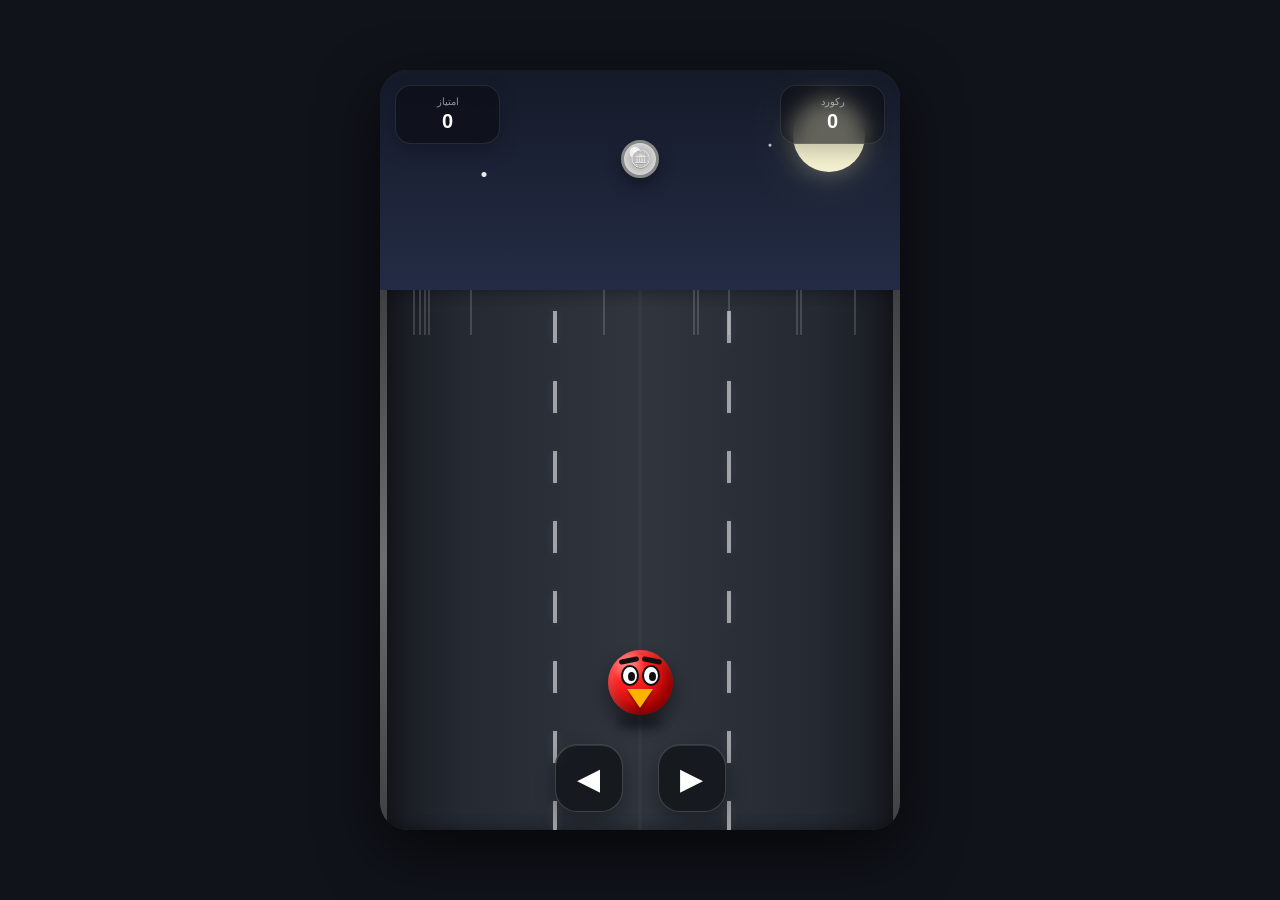
==== commit 43996697: "Update index.html" ====
--- a/webapp/index.html
+++ b/webapp/index.html
@@ -2,236 +2,724 @@
 <html lang="fa">
 <head>
 <meta charset="UTF-8">
-<meta
-    name="viewport"
-    content="width=device-width,initial-scale=1.0,user-scalable=no"
->
+<meta name="viewport"
+      content="width=device-width,initial-scale=1,user-scalable=no,orientation=landscape">
 
 <title>Subway Bird</title>
 
 <script src="https://telegram.org/js/telegram-web-app.js"></script>
 
 <style>
-
-* {
-    box-sizing: border-box;
-    user-select: none;
-    -webkit-user-select: none;
-}
-
-body {
-    margin: 0;
-    background: #eee;
-    font-family: Arial, sans-serif;
-    overflow: hidden;
-}
-
-#game {
-    position: relative;
-    width: 100vw;
-    height: 100vh;
-    max-width: 500px;
-    margin: auto;
-    background: #ddd;
-    overflow: hidden;
-}
-
-#road {
-    position: absolute;
-    inset: 0;
+*{
+    box-sizing:border-box;
+    margin:0;
+    padding:0;
+    -webkit-tap-highlight-color:transparent;
+}
+
+html,body{
+    width:100%;
+    height:100%;
+    overflow:hidden;
+    font-family:Arial,sans-serif;
+    background:#10131a;
+    touch-action:none;
+}
+
+body{
+    display:flex;
+    align-items:center;
+    justify-content:center;
+}
+
+/* =========================
+   GAME
+========================= */
+
+#game{
+    position:relative;
+    width:min(96vw,520px);
+    height:min(92vh,760px);
+    max-height:96vh;
+    overflow:hidden;
+    border-radius:28px;
+    background:#171b23;
+    box-shadow:
+        0 20px 60px rgba(0,0,0,.65),
+        inset 0 0 0 2px rgba(255,255,255,.08);
+}
+
+/* =========================
+   SKY
+========================= */
+
+#sky{
+    position:absolute;
+    inset:0 0 45% 0;
+
+    background:
+        radial-gradient(circle at 20% 25%,rgba(255,255,255,.9) 0 2px,transparent 3px),
+        radial-gradient(circle at 75% 18%,rgba(255,255,255,.7) 0 1px,transparent 2px),
+        linear-gradient(
+            to bottom,
+            #151a29 0%,
+            #242d46 55%,
+            #3c465d 100%
+        );
+}
+
+/* moon */
+
+#moon{
+    position:absolute;
+    width:72px;
+    height:72px;
+    right:35px;
+    top:30px;
+    border-radius:50%;
+
+    background:#f4f1d0;
+
+    box-shadow:
+        0 0 25px rgba(255,245,180,.35),
+        0 0 70px rgba(255,245,180,.12);
+}
+
+/* =========================
+   CITY
+========================= */
+
+#city{
+    position:absolute;
+    left:0;
+    right:0;
+    bottom:0;
+    height:45%;
+    display:flex;
+    align-items:flex-end;
+    gap:4px;
+    padding:0 5px;
+}
+
+.building{
+    flex:1;
+    background:
+        repeating-linear-gradient(
+            to bottom,
+            rgba(255,255,255,.12) 0 7px,
+            transparent 7px 17px
+        ),
+        #202532;
+
+    border-radius:3px 3px 0 0;
+    box-shadow:inset 0 0 0 1px rgba(255,255,255,.03);
+}
+
+/* =========================
+   ROAD
+========================= */
+
+#road{
+    position:absolute;
+    left:0;
+    right:0;
+    top:29%;
+    bottom:0;
+
+    overflow:hidden;
+
     background:
         linear-gradient(
             90deg,
-            #ccc 0%,
-            #ccc 8%,
-            #aaa 8%,
-            #aaa 92%,
-            #ccc 92%,
-            #ccc 100%
+            #16191f 0%,
+            #252a32 16%,
+            #30353e 50%,
+            #252a32 84%,
+            #16191f 100%
         );
-}
-
-.lane-line {
-    position: absolute;
-    top: 0;
-    width: 4px;
-    height: 100%;
-    background: #eee;
-}
-
-#line1 {
-    left: 33.33%;
-}
-
-#line2 {
-    left: 66.66%;
-}
-
-#player {
-    position: absolute;
-    width: 64px;
-    height: 64px;
-    bottom: 90px;
-    left: 50%;
-    transform: translateX(-50%);
-    z-index: 10;
-}
-
-.body {
-    position: absolute;
-    width: 54px;
-    height: 54px;
-    left: 5px;
-    top: 5px;
-    border-radius: 50%;
-    background: #d22;
-}
-
-.eye {
-    position: absolute;
-    width: 17px;
-    height: 22px;
-    background: white;
-    border-radius: 50%;
-    top: 14px;
-}
-
-.eye.left {
-    left: 12px;
-}
-
-.eye.right {
-    right: 12px;
-}
-
-.pupil {
-    position: absolute;
-    width: 7px;
-    height: 9px;
-    background: #111;
-    border-radius: 50%;
-    top: 7px;
-    left: 5px;
-}
-
-.beak {
-    position: absolute;
-    width: 0;
-    height: 0;
-    border-top: 10px solid transparent;
-    border-bottom: 10px solid transparent;
-    border-left: 25px solid #e99b00;
-    right: -3px;
-    top: 29px;
-}
-
-.brow {
-    position: absolute;
-    width: 25px;
-    height: 7px;
-    background: #111;
-    top: 7px;
-    border-radius: 5px;
-}
-
-.brow.left {
-    left: 8px;
-    transform: rotate(12deg);
-}
-
-.brow.right {
-    right: 8px;
-    transform: rotate(-12deg);
-}
-
-.coin {
-    position: absolute;
-    width: 28px;
-    height: 28px;
-    border-radius: 50%;
-    background: #fff;
-    border: 5px solid #777;
-    z-index: 5;
-}
-
-.obstacle {
-    position: absolute;
-    width: 55px;
-    height: 55px;
-    background: #555;
-    border-radius: 8px;
-    z-index: 5;
-}
-
-#score {
-    position: absolute;
-    top: 18px;
-    left: 18px;
-    z-index: 20;
-    font-size: 22px;
-    font-weight: bold;
-}
-
-#best {
-    position: absolute;
-    top: 48px;
-    left: 18px;
-    z-index: 20;
-    font-size: 15px;
-}
-
-#gameover {
-    position: absolute;
-    inset: 0;
-    display: none;
-    align-items: center;
-    justify-content: center;
-    flex-direction: column;
-    background: rgba(0,0,0,.75);
-    color: white;
-    z-index: 50;
-}
-
-#gameover h1 {
-    font-size: 36px;
-}
-
-button {
-    border: none;
-    background: #fff;
-    color: #111;
-    padding: 14px 28px;
-    border-radius: 12px;
-    font-size: 18px;
-    margin-top: 15px;
-}
-
-#status {
-    margin-top: 12px;
-    font-size: 14px;
-    text-align: center;
-    max-width: 280px;
-}
-
-.controls {
-    position: absolute;
-    bottom: 20px;
-    left: 0;
-    width: 100%;
-    display: flex;
-    justify-content: space-between;
-    padding: 0 25px;
-    z-index: 30;
-}
-
-.controls button {
-    width: 70px;
-    height: 55px;
-    padding: 0;
-    font-size: 25px;
-    opacity: .8;
-}
-
+
+    box-shadow:
+        inset 15px 0 20px rgba(0,0,0,.25),
+        inset -15px 0 20px rgba(0,0,0,.25);
+}
+
+/* road center shine */
+
+#road::before{
+    content:"";
+    position:absolute;
+    left:50%;
+    transform:translateX(-50%);
+    width:4px;
+    height:100%;
+
+    background:rgba(255,255,255,.025);
+}
+
+/* =========================
+   LANES
+========================= */
+
+.lane-line{
+    position:absolute;
+    top:-100%;
+    bottom:-100%;
+    width:4px;
+
+    background:
+        repeating-linear-gradient(
+            to bottom,
+            rgba(255,255,255,.55) 0 32px,
+            transparent 32px 70px
+        );
+
+    filter:drop-shadow(0 0 4px rgba(255,255,255,.15));
+
+    animation:roadMove .7s linear infinite;
+}
+
+.line1{
+    left:33.33%;
+}
+
+.line2{
+    left:66.66%;
+}
+
+@keyframes roadMove{
+    from{transform:translateY(0)}
+    to{transform:translateY(70px)}
+}
+
+/* =========================
+   ROAD EDGES
+========================= */
+
+.edge{
+    position:absolute;
+    top:0;
+    bottom:0;
+    width:7px;
+
+    background:linear-gradient(
+        to bottom,
+        #777 0%,
+        #ddd 50%,
+        #777 100%
+    );
+
+    opacity:.45;
+}
+
+.edge.left{left:0}
+.edge.right{right:0}
+
+/* =========================
+   HUD
+========================= */
+
+#hud{
+    position:absolute;
+    z-index:20;
+
+    top:15px;
+    left:15px;
+    right:15px;
+
+    display:flex;
+    justify-content:space-between;
+    align-items:center;
+    gap:10px;
+}
+
+.hud-box{
+    min-width:105px;
+    padding:10px 14px;
+
+    border-radius:16px;
+
+    background:rgba(10,12,18,.62);
+    backdrop-filter:blur(10px);
+
+    border:1px solid rgba(255,255,255,.1);
+
+    color:white;
+    text-align:center;
+
+    box-shadow:0 8px 20px rgba(0,0,0,.2);
+}
+
+.hud-label{
+    font-size:10px;
+    opacity:.55;
+    margin-bottom:3px;
+}
+
+.hud-value{
+    font-size:20px;
+    font-weight:bold;
+}
+
+/* =========================
+   PLAYER
+========================= */
+
+#player{
+    position:absolute;
+    z-index:10;
+
+    width:65px;
+    height:65px;
+
+    border-radius:50%;
+
+    background:
+        radial-gradient(
+            circle at 32% 25%,
+            #ff7777 0 8%,
+            #f22 25%,
+            #bd0000 75%,
+            #750000 100%
+        );
+
+    box-shadow:
+        0 10px 18px rgba(0,0,0,.45),
+        inset -7px -8px 12px rgba(0,0,0,.25),
+        inset 5px 4px 10px rgba(255,255,255,.2);
+
+    transition:
+        left .14s cubic-bezier(.2,.9,.3,1),
+        transform .12s ease;
+}
+
+#player::after{
+    content:"";
+    position:absolute;
+    width:48px;
+    height:12px;
+    left:8px;
+    bottom:-13px;
+
+    border-radius:50%;
+
+    background:rgba(0,0,0,.35);
+    filter:blur(5px);
+}
+
+/* eyes */
+
+.eye{
+    position:absolute;
+    width:18px;
+    height:21px;
+
+    top:15px;
+
+    border-radius:50%;
+
+    background:white;
+
+    border:2px solid #111;
+
+    overflow:hidden;
+}
+
+.eye.left{
+    left:13px;
+}
+
+.eye.right{
+    right:13px;
+}
+
+.eye::after{
+    content:"";
+    position:absolute;
+
+    width:7px;
+    height:9px;
+
+    background:#111;
+    border-radius:50%;
+
+    left:5px;
+    top:5px;
+}
+
+/* brows */
+
+.brow{
+    position:absolute;
+    width:20px;
+    height:5px;
+
+    top:8px;
+
+    background:#111;
+    border-radius:5px;
+}
+
+.brow.left{
+    left:11px;
+    transform:rotate(-12deg);
+}
+
+.brow.right{
+    right:11px;
+    transform:rotate(12deg);
+}
+
+/* beak */
+
+.beak{
+    position:absolute;
+
+    width:0;
+    height:0;
+
+    left:50%;
+    top:39px;
+
+    transform:translateX(-50%);
+
+    border-left:13px solid transparent;
+    border-right:13px solid transparent;
+    border-top:19px solid #ffb300;
+
+    filter:drop-shadow(0 2px 1px rgba(0,0,0,.4));
+}
+
+/* =========================
+   COIN
+========================= */
+
+.coin{
+    position:absolute;
+    z-index:7;
+
+    width:38px;
+    height:38px;
+
+    border-radius:50%;
+
+    background:
+        radial-gradient(
+            circle at 35% 30%,
+            #fff 0 7%,
+            #eee 8% 18%,
+            #bbb 19% 100%
+        );
+
+    border:3px solid #888;
+
+    box-shadow:
+        0 7px 15px rgba(0,0,0,.35),
+        inset 0 0 8px rgba(255,255,255,.8);
+
+    animation:
+        coinSpin .65s linear infinite,
+        coinGlow 1s ease-in-out infinite alternate;
+}
+
+.coin::after{
+    content:"🪙";
+
+    position:absolute;
+
+    inset:0;
+
+    display:flex;
+    align-items:center;
+    justify-content:center;
+
+    font-size:17px;
+
+    filter:grayscale(1);
+}
+
+@keyframes coinSpin{
+    0%{transform:rotateY(0deg)}
+    100%{transform:rotateY(360deg)}
+}
+
+@keyframes coinGlow{
+    from{filter:brightness(.9)}
+    to{filter:brightness(1.25)}
+}
+
+/* =========================
+   OBSTACLE
+========================= */
+
+.obstacle{
+    position:absolute;
+    z-index:7;
+
+    width:54px;
+    height:54px;
+
+    border-radius:12px;
+
+    background:
+        linear-gradient(
+            135deg,
+            #fafafa,
+            #bfc3ca 45%,
+            #666b73 100%
+        );
+
+    border:3px solid #444;
+
+    box-shadow:
+        0 9px 15px rgba(0,0,0,.45),
+        inset 4px 4px 8px rgba(255,255,255,.4),
+        inset -5px -5px 8px rgba(0,0,0,.25);
+}
+
+.obstacle::before{
+    content:"";
+
+    position:absolute;
+    left:8px;
+    right:8px;
+    top:10px;
+    height:6px;
+
+    border-radius:4px;
+
+    background:#777;
+
+    box-shadow:
+        0 14px #777,
+        0 28px #777;
+}
+
+/* =========================
+   SPEED EFFECT
+========================= */
+
+.speed-line{
+    position:absolute;
+    z-index:3;
+
+    width:2px;
+    height:45px;
+
+    background:rgba(255,255,255,.15);
+
+    animation:speedLine .5s linear infinite;
+}
+
+@keyframes speedLine{
+    from{
+        transform:translateY(-100px);
+        opacity:0;
+    }
+
+    20%{opacity:1}
+
+    to{
+        transform:translateY(700px);
+        opacity:0;
+    }
+}
+
+/* =========================
+   GAME OVER
+========================= */
+
+#gameOver{
+    position:absolute;
+    z-index:100;
+
+    inset:0;
+
+    display:none;
+    align-items:center;
+    justify-content:center;
+
+    background:rgba(4,6,10,.72);
+    backdrop-filter:blur(9px);
+}
+
+.gameover-card{
+    width:82%;
+    padding:28px 20px;
+
+    border-radius:25px;
+
+    text-align:center;
+
+    color:white;
+
+    background:
+        linear-gradient(
+            145deg,
+            rgba(255,255,255,.12),
+            rgba(255,255,255,.04)
+        );
+
+    border:1px solid rgba(255,255,255,.15);
+
+    box-shadow:0 20px 50px rgba(0,0,0,.5);
+
+    animation:pop .25s ease;
+}
+
+@keyframes pop{
+    from{
+        transform:scale(.7);
+        opacity:0;
+    }
+
+    to{
+        transform:scale(1);
+        opacity:1;
+    }
+}
+
+.gameover-title{
+    font-size:34px;
+    font-weight:900;
+    margin-bottom:12px;
+}
+
+.gameover-score{
+    font-size:22px;
+    margin-bottom:7px;
+}
+
+.gameover-reward{
+    font-size:16px;
+    opacity:.8;
+    margin-bottom:20px;
+}
+
+#restart{
+    border:none;
+
+    padding:13px 30px;
+
+    border-radius:15px;
+
+    background:#e31b23;
+    color:white;
+
+    font-size:17px;
+    font-weight:bold;
+
+    box-shadow:
+        0 7px 18px rgba(0,0,0,.35),
+        inset 0 1px rgba(255,255,255,.25);
+
+    cursor:pointer;
+}
+
+#restart:active{
+    transform:scale(.94);
+}
+
+/* =========================
+   CONTROLS
+========================= */
+
+#controls{
+    position:absolute;
+    z-index:30;
+
+    left:0;
+    right:0;
+    bottom:18px;
+
+    display:flex;
+    justify-content:center;
+    gap:35px;
+
+    pointer-events:none;
+}
+
+.control{
+    pointer-events:auto;
+
+    width:68px;
+    height:68px;
+
+    border-radius:22px;
+
+    border:1px solid rgba(255,255,255,.18);
+
+    background:rgba(15,17,22,.72);
+
+    backdrop-filter:blur(8px);
+
+    color:white;
+
+    font-size:30px;
+
+    box-shadow:
+        0 10px 20px rgba(0,0,0,.3),
+        inset 0 1px rgba(255,255,255,.12);
+
+    transition:.1s;
+}
+
+.control:active{
+    transform:scale(.9);
+    background:rgba(255,255,255,.15);
+}
+
+/* =========================
+   FLASH
+========================= */
+
+#flash{
+    position:absolute;
+    z-index:90;
+    inset:0;
+
+    pointer-events:none;
+
+    background:white;
+
+    opacity:0;
+}
+
+.flash{
+    animation:flash .25s ease;
+}
+
+@keyframes flash{
+    0%{opacity:.8}
+    100%{opacity:0}
+}
+
+/* =========================
+   LANDSCAPE SMALL
+========================= */
+
+@media(max-height:520px){
+
+    #game{
+        width:min(75vw,500px);
+        height:96vh;
+    }
+
+    #player{
+        width:58px;
+        height:58px;
+    }
+
+    .control{
+        width:55px;
+        height:55px;
+        border-radius:17px;
+    }
+
+    #controls{
+        bottom:10px;
+        gap:25px;
+    }
+}
 </style>
 </head>
 
@@ -239,421 +727,529 @@
 
 <div id="game">
 
-    <div id="road"></div>
-
-    <div
-        class="lane-line"
-        id="line1"
-    ></div>
-
-    <div
-        class="lane-line"
-        id="line2"
-    ></div>
-
-    <div id="score">
-        🏆 0
+    <div id="sky">
+        <div id="moon"></div>
+        <div id="city"></div>
     </div>
 
-    <div id="best">
-        رکورد: 0
+    <div id="road">
+
+        <div class="lane-line line1"></div>
+        <div class="lane-line line2"></div>
+
+        <div class="edge left"></div>
+        <div class="edge right"></div>
+
     </div>
 
+    <div id="hud">
+
+        <div class="hud-box">
+            <div class="hud-label">امتیاز</div>
+            <div class="hud-value" id="score">0</div>
+        </div>
+
+        <div class="hud-box">
+            <div class="hud-label">رکورد</div>
+            <div class="hud-value" id="best">0</div>
+        </div>
+
+    </div>
+
     <div id="player">
-
-        <div class="body"></div>
 
         <div class="brow left"></div>
         <div class="brow right"></div>
 
-        <div class="eye left">
-            <div class="pupil"></div>
+        <div class="eye left"></div>
+        <div class="eye right"></div>
+
+        <div class="beak"></div>
+
+    </div>
+
+    <div id="objects"></div>
+
+    <div id="controls">
+
+        <button class="control" id="leftBtn">◀</button>
+        <button class="control" id="rightBtn">▶</button>
+
+    </div>
+
+    <div id="flash"></div>
+
+    <div id="gameOver">
+
+        <div class="gameover-card">
+
+            <div class="gameover-title">
+                💥 Game Over
+            </div>
+
+            <div class="gameover-score">
+                امتیاز: <b id="finalScore">0</b>
+            </div>
+
+            <div class="gameover-reward">
+                🪙 جایزه: <b id="reward">0</b> کوین
+            </div>
+
+            <button id="restart">
+                🔄 دوباره بازی کن
+            </button>
+
         </div>
 
-        <div class="eye right">
-            <div class="pupil"></div>
-        </div>
-
-        <div class="beak"></div>
-
     </div>
 
-    <div class="controls">
-
-        <button id="left">
-            ◀
-        </button>
-
-        <button id="right">
-            ▶
-        </button>
-
-    </div>
-
-    <div id="gameover">
-
-        <h1>GAME OVER</h1>
-
-        <div id="finalScore">
-            امتیاز: 0
-        </div>
-
-        <div id="reward">
-            🪙 جایزه: 0
-        </div>
-
-        <div id="status">
-            در حال ثبت نتیجه...
-        </div>
-
-        <button id="restart">
-            دوباره بازی
-        </button>
-
-    </div>
-
 </div>
 
 <script>
-
-const tg = window.Telegram.WebApp;
-
-tg.ready();
-tg.expand();
-
-
-// ==================================================
-// IMPORTANT
-// آدرس Render سرویس رباتت را اینجا بگذار
-// مثال:
-// https://mybot.onrender.com
-// ==================================================
-
-const BOT_API_URL = "https://fwlkhy.onrender.com/";
-
+/* =========================================================
+   TELEGRAM
+========================================================= */
+
+const tg = window.Telegram?.WebApp;
+
+if(tg){
+    tg.ready();
+    tg.expand();
+}
+
+/* =========================================================
+   CONFIG
+========================================================= */
+
+const BOT_API_URL = "https://fwlkhy.onrender.com";
+
+const GAME_ID = "subway_bird";
+
+const COIN_MULTIPLIER = 5;
+
+/* =========================================================
+   ELEMENTS
+========================================================= */
 
 const game = document.getElementById("game");
+const road = document.getElementById("road");
 const player = document.getElementById("player");
-
-const scoreText = document.getElementById("score");
-const bestText = document.getElementById("best");
-
-const gameover = document.getElementById("gameover");
-const finalScore = document.getElementById("finalScore");
-const reward = document.getElementById("reward");
-const statusText = document.getElementById("status");
-
-const leftButton = document.getElementById("left");
-const rightButton = document.getElementById("right");
-const restartButton = document.getElementById("restart");
-
+const objectsContainer = document.getElementById("objects");
+
+const scoreEl = document.getElementById("score");
+const bestEl = document.getElementById("best");
+
+const gameOverEl = document.getElementById("gameOver");
+const finalScoreEl = document.getElementById("finalScore");
+const rewardEl = document.getElementById("reward");
+
+const leftBtn = document.getElementById("leftBtn");
+const rightBtn = document.getElementById("rightBtn");
+
+const restartBtn = document.getElementById("restart");
+
+const flash = document.getElementById("flash");
+
+/* =========================================================
+   STATE
+========================================================= */
 
 let lane = 1;
+
 let score = 0;
 
+let speed = 5;
+
 let running = false;
 
-let speed = 5;
-
 let objects = [];
 
-let spawnTimer = 0;
-
-let lastTime = 0;
-
-
-// ==================================================
-// LOCAL BEST
-// ==================================================
-
-let bestScore = Number(
-    localStorage.getItem("subway_bird_best") || 0
+let spawnTimer = null;
+
+let animationId = null;
+
+let touchStartX = 0;
+
+let best =
+    Number(localStorage.getItem("subway_bird_best") || 0);
+
+bestEl.textContent = best;
+
+/* =========================================================
+   CITY
+========================================================= */
+
+function createCity(){
+
+    const city = document.getElementById("city");
+
+    city.innerHTML = "";
+
+    for(let i=0;i<24;i++){
+
+        const building = document.createElement("div");
+
+        building.className = "building";
+
+        const height =
+            30 + Math.random() * 65;
+
+        building.style.height =
+            height + "%";
+
+        city.appendChild(building);
+    }
+}
+
+/* =========================================================
+   SPEED LINES
+========================================================= */
+
+function createSpeedLines(){
+
+    for(let i=0;i<12;i++){
+
+        const line =
+            document.createElement("div");
+
+        line.className = "speed-line";
+
+        line.style.left =
+            (5 + Math.random()*90) + "%";
+
+        line.style.animationDelay =
+            (-Math.random()*1.5) + "s";
+
+        line.style.animationDuration =
+            (.35 + Math.random()*.5) + "s";
+
+        road.appendChild(line);
+    }
+}
+
+/* =========================================================
+   PLAYER POSITION
+========================================================= */
+
+function updatePlayer(){
+
+    const roadWidth = road.clientWidth;
+
+    const laneWidth = roadWidth / 3;
+
+    const x =
+        lane * laneWidth +
+        laneWidth / 2 -
+        player.offsetWidth / 2;
+
+    player.style.left = x + "px";
+
+    player.style.bottom = "115px";
+}
+
+/* =========================================================
+   MOVE
+========================================================= */
+
+function moveLeft(){
+
+    if(!running) return;
+
+    if(lane > 0){
+
+        lane--;
+
+        player.style.transform =
+            "scale(.92) rotate(-5deg)";
+
+        setTimeout(()=>{
+            player.style.transform =
+                "scale(1) rotate(0deg)";
+        },120);
+
+        updatePlayer();
+    }
+}
+
+function moveRight(){
+
+    if(!running) return;
+
+    if(lane < 2){
+
+        lane++;
+
+        player.style.transform =
+            "scale(.92) rotate(5deg)";
+
+        setTimeout(()=>{
+            player.style.transform =
+                "scale(1) rotate(0deg)";
+        },120);
+
+        updatePlayer();
+    }
+}
+
+/* =========================================================
+   BUTTONS
+========================================================= */
+
+leftBtn.addEventListener(
+    "pointerdown",
+    e=>{
+        e.preventDefault();
+        moveLeft();
+    }
 );
 
-bestText.textContent =
-    "رکورد: " + bestScore;
-
-
-// ==================================================
-// PLAYER
-// ==================================================
-
-function updatePlayer() {
-
-    const laneWidth =
-        game.clientWidth / 3;
-
-    const x =
-        laneWidth * lane +
-        laneWidth / 2;
-
-    player.style.left =
-        x + "px";
-}
-
-
-// ==================================================
-// MOVE
-// ==================================================
-
-function moveLeft() {
-
-    if (!running)
-        return;
-
-    if (lane > 0) {
-
-        lane--;
-
-        updatePlayer();
-    }
-}
-
-
-function moveRight() {
-
-    if (!running)
-        return;
-
-    if (lane < 2) {
-
-        lane++;
-
-        updatePlayer();
-    }
-}
-
-
-leftButton.addEventListener(
-    "click",
-    moveLeft
+rightBtn.addEventListener(
+    "pointerdown",
+    e=>{
+        e.preventDefault();
+        moveRight();
+    }
 );
 
-rightButton.addEventListener(
-    "click",
-    moveRight
-);
-
+/* =========================================================
+   KEYBOARD
+========================================================= */
 
 document.addEventListener(
     "keydown",
-    function(e) {
-
-        if (e.key === "ArrowLeft")
+    e=>{
+
+        if(e.key === "ArrowLeft")
             moveLeft();
 
-        if (e.key === "ArrowRight")
+        if(e.key === "ArrowRight")
             moveRight();
 
     }
 );
 
-
-// ==================================================
-// SWIPE
-// ==================================================
-
-let touchX = 0;
+/* =========================================================
+   SWIPE
+========================================================= */
 
 game.addEventListener(
     "touchstart",
-    function(e) {
-
-        touchX =
+    e=>{
+
+        if(!e.touches.length) return;
+
+        touchStartX =
             e.touches[0].clientX;
-
-    }
+    },
+    {passive:true}
 );
 
 game.addEventListener(
     "touchend",
-    function(e) {
-
-        const x =
+    e=>{
+
+        if(!e.changedTouches.length) return;
+
+        const endX =
             e.changedTouches[0].clientX;
 
         const diff =
-            x - touchX;
-
-        if (Math.abs(diff) < 30)
+            endX - touchStartX;
+
+        if(Math.abs(diff) < 30)
             return;
 
-        if (diff < 0)
+        if(diff < 0)
             moveLeft();
         else
             moveRight();
 
-    }
+    },
+    {passive:true}
 );
 
-
-// ==================================================
-// CREATE COIN
-// ==================================================
-
-function createCoin(laneNumber) {
-
-    const coin =
+/* =========================================================
+   SPAWN
+========================================================= */
+
+function spawnObject(){
+
+    if(!running) return;
+
+    const laneIndex =
+        Math.floor(Math.random()*3);
+
+    const isCoin =
+        Math.random() < .65;
+
+    const obj =
         document.createElement("div");
 
-    coin.className = "coin";
+    obj.className =
+        isCoin ? "coin" : "obstacle";
 
     const laneWidth =
-        game.clientWidth / 3;
-
-    coin.style.left =
-        (
-            laneWidth * laneNumber +
-            laneWidth / 2 -
-            14
-        ) + "px";
-
-    coin.style.top = "-40px";
-
-    game.appendChild(coin);
+        road.clientWidth / 3;
+
+    const width =
+        isCoin ? 38 : 54;
+
+    const x =
+        laneIndex * laneWidth +
+        laneWidth / 2 -
+        width / 2;
+
+    obj.style.left =
+        x + "px";
+
+    obj.style.top =
+        "-80px";
+
+    objectsContainer.appendChild(obj);
 
     objects.push({
-        el: coin,
-        lane: laneNumber,
-        y: -40,
-        type: "coin"
+        el:obj,
+        lane:laneIndex,
+        y:-80,
+        type:isCoin ? "coin" : "obstacle",
+        hit:false
     });
 }
 
-
-// ==================================================
-// CREATE OBSTACLE
-// ==================================================
-
-function createObstacle(laneNumber) {
-
-    const obstacle =
-        document.createElement("div");
-
-    obstacle.className =
-        "obstacle";
-
-    const laneWidth =
-        game.clientWidth / 3;
-
-    obstacle.style.left =
-        (
-            laneWidth * laneNumber +
-            laneWidth / 2 -
-            27
-        ) + "px";
-
-    obstacle.style.top = "-70px";
-
-    game.appendChild(obstacle);
-
-    objects.push({
-        el: obstacle,
-        lane: laneNumber,
-        y: -70,
-        type: "obstacle"
-    });
-}
-
-
-// ==================================================
-// COLLISION
-// ==================================================
-
-function collision(a, b) {
-
-    const ar =
+/* =========================================================
+   COLLISION
+========================================================= */
+
+function collision(a,b){
+
+    const r1 =
         a.getBoundingClientRect();
 
-    const br =
+    const r2 =
         b.getBoundingClientRect();
 
     return !(
-        ar.right < br.left ||
-        ar.left > br.right ||
-        ar.bottom < br.top ||
-        ar.top > br.bottom
+        r1.right < r2.left + 8 ||
+        r1.left > r2.right - 8 ||
+        r1.bottom < r2.top + 8 ||
+        r1.top > r2.bottom - 8
     );
 }
 
-
-// ==================================================
-// GAME LOOP
-// ==================================================
-
-function loop(timestamp) {
-
-    if (!running)
+/* =========================================================
+   COIN SOUND
+========================================================= */
+
+function playCoinSound(){
+
+    try{
+
+        const AudioContext =
+            window.AudioContext ||
+            window.webkitAudioContext;
+
+        const ctx =
+            new AudioContext();
+
+        const osc =
+            ctx.createOscillator();
+
+        const gain =
+            ctx.createGain();
+
+        osc.type = "sine";
+
+        osc.frequency.setValueAtTime(
+            700,
+            ctx.currentTime
+        );
+
+        osc.frequency.exponentialRampToValueAtTime(
+            1200,
+            ctx.currentTime + .08
+        );
+
+        gain.gain.setValueAtTime(
+            .12,
+            ctx.currentTime
+        );
+
+        gain.gain.exponentialRampToValueAtTime(
+            .001,
+            ctx.currentTime + .15
+        );
+
+        osc.connect(gain);
+        gain.connect(ctx.destination);
+
+        osc.start();
+        osc.stop(ctx.currentTime + .15);
+
+    }catch(e){}
+}
+
+/* =========================================================
+   GAME LOOP
+========================================================= */
+
+function gameLoop(){
+
+    if(!running)
         return;
 
-    const delta =
-        timestamp - lastTime;
-
-    lastTime = timestamp;
-
-    spawnTimer += delta;
-
-    if (spawnTimer > 650) {
-
-        spawnTimer = 0;
-
-        const randomLane =
-            Math.floor(
-                Math.random() * 3
-            );
-
-        if (Math.random() < .65)
-            createCoin(randomLane);
-        else
-            createObstacle(randomLane);
-    }
-
-
-    for (
-        let i = objects.length - 1;
-        i >= 0;
-        i--
-    ) {
-
-        const obj =
-            objects[i];
-
-        obj.y +=
-            speed *
-            (delta / 16.67);
+    const roadHeight =
+        road.clientHeight;
+
+    for(let i=objects.length-1;i>=0;i--){
+
+        const obj = objects[i];
+
+        obj.y += speed;
 
         obj.el.style.top =
             obj.y + "px";
 
-
-        // collision
-        if (
+        if(
+            !obj.hit &&
             obj.lane === lane &&
-            collision(
-                player,
-                obj.el
-            )
-        ) {
-
-            if (
-                obj.type === "coin"
-            ) {
+            collision(player,obj.el)
+        ){
+
+            obj.hit = true;
+
+            if(obj.type === "coin"){
 
                 score++;
 
-                scoreText.textContent =
-                    "🏆 " + score;
+                scoreEl.textContent =
+                    score;
+
+                playCoinSound();
 
                 obj.el.remove();
 
-                objects.splice(
-                    i,
-                    1
-                );
-
-                continue;
-
-            } else {
+                objects.splice(i,1);
+
+                if(score > best){
+
+                    best = score;
+
+                    bestEl.textContent =
+                        best;
+
+                    localStorage.setItem(
+                        "subway_bird_best",
+                        best
+                    );
+                }
+
+                speed =
+                    Math.min(
+                        10,
+                        5 + score * .04
+                    );
+
+            }else{
 
                 endGame();
 
@@ -661,236 +1257,212 @@
             }
         }
 
-
-        // remove
-        if (
-            obj.y >
-            game.clientHeight + 100
-        ) {
+        if(obj.y > roadHeight + 100){
 
             obj.el.remove();
 
-            objects.splice(
-                i,
-                1
+            objects.splice(i,1);
+        }
+    }
+
+    animationId =
+        requestAnimationFrame(gameLoop);
+}
+
+/* =========================================================
+   SPAWN LOOP
+========================================================= */
+
+function startSpawner(){
+
+    clearInterval(spawnTimer);
+
+    spawnTimer =
+        setInterval(
+            spawnObject,
+            650
+        );
+}
+
+/* =========================================================
+   START GAME
+========================================================= */
+
+function startGame(){
+
+    clearInterval(spawnTimer);
+
+    cancelAnimationFrame(animationId);
+
+    objects.forEach(
+        o=>o.el.remove()
+    );
+
+    objects = [];
+
+    score = 0;
+
+    speed = 5;
+
+    lane = 1;
+
+    running = true;
+
+    scoreEl.textContent = "0";
+
+    gameOverEl.style.display =
+        "none";
+
+    flash.classList.remove("flash");
+
+    updatePlayer();
+
+    startSpawner();
+
+    gameLoop();
+}
+
+/* =========================================================
+   GAME OVER
+========================================================= */
+
+async function endGame(){
+
+    if(!running)
+        return;
+
+    running = false;
+
+    clearInterval(spawnTimer);
+
+    cancelAnimationFrame(animationId);
+
+    flash.classList.remove("flash");
+
+    void flash.offsetWidth;
+
+    flash.classList.add("flash");
+
+    const reward =
+        score * COIN_MULTIPLIER;
+
+    finalScoreEl.textContent =
+        score;
+
+    rewardEl.textContent =
+        reward;
+
+    gameOverEl.style.display =
+        "flex";
+
+    await sendScore(score);
+}
+
+/* =========================================================
+   SEND SCORE
+========================================================= */
+
+async function sendScore(score){
+
+    try{
+
+        const user =
+            tg?.initDataUnsafe?.user;
+
+        const userId =
+            user?.id || 0;
+
+        const name =
+            user
+                ? (
+                    user.first_name ||
+                    user.username ||
+                    "Player"
+                  )
+                : "Player";
+
+        if(!userId){
+
+            console.log(
+                "Telegram user not found"
             );
+
+            return;
         }
-    }
-
-
-    // difficulty
-    speed =
-        5 +
-        Math.min(
-            score * .03,
-            5
+
+        const response =
+            await fetch(
+                `${BOT_API_URL}/game-score`,
+                {
+                    method:"POST",
+
+                    headers:{
+                        "Content-Type":
+                            "application/json"
+                    },
+
+                    body:JSON.stringify({
+                        user_id:userId,
+                        name:name,
+                        score:score,
+                        game_id:GAME_ID
+                    })
+                }
+            );
+
+        const data =
+            await response.json();
+
+        console.log(
+            "Game score response:",
+            data
         );
 
-
-    requestAnimationFrame(loop);
-}
-
-
-// ==================================================
-// START
-// ==================================================
-
-function startGame() {
-
-    objects.forEach(
-        obj => obj.el.remove()
-    );
-
-    objects = [];
-
-    lane = 1;
-    score = 0;
-    speed = 5;
-    spawnTimer = 0;
-
-    updatePlayer();
-
-    scoreText.textContent =
-        "🏆 0";
-
-    bestText.textContent =
-        "رکورد: " + bestScore;
-
-    gameover.style.display =
-        "none";
-
-    statusText.textContent =
-        "";
-
-    running = true;
-
-    lastTime =
-        performance.now();
-
-    requestAnimationFrame(loop);
-}
-
-
-// ==================================================
-// SEND SCORE
-// ==================================================
-
-async function sendScore(score) {
-
-    const telegramUser =
-        tg.initDataUnsafe &&
-        tg.initDataUnsafe.user;
-
-    if (!telegramUser) {
-
-        throw new Error(
-            "Telegram user not found"
-        );
-    }
-
-
-    // ساخت شناسه یکتا
-    const gameId =
-        Date.now() +
-        "-" +
-        Math.random()
-            .toString(36)
-            .substring(2);
-
-
-    const response =
-        await fetch(
-            BOT_API_URL +
-            "/game-score",
-            {
-                method: "POST",
-
-                headers: {
-                    "Content-Type":
-                        "application/json"
-                },
-
-                body: JSON.stringify({
-
-                    user_id:
-                        telegramUser.id,
-
-                    name:
-                        telegramUser.first_name ||
-                        "کاربر",
-
-                    score:
-                        score,
-
-                    game_id:
-                        gameId
-                })
-            }
-        );
-
-
-    const data =
-        await response.json();
-
-
-    if (
-        !response.ok ||
-        !data.ok
-    ) {
-
-        throw new Error(
-            data.error ||
-            "ثبت نتیجه ناموفق بود"
-        );
-    }
-
-
-    return data;
-}
-
-
-// ==================================================
-// GAME OVER
-// ==================================================
-
-async function endGame() {
-
-    if (!running)
-        return;
-
-    running = false;
-
-    if (score > bestScore) {
-
-        bestScore = score;
-
-        localStorage.setItem(
-            "subway_bird_best",
-            bestScore
-        );
-    }
-
-
-    finalScore.textContent =
-        "🏆 امتیاز: " + score;
-
-    reward.textContent =
-        "🪙 جایزه: " +
-        (score * 5) +
-        " کوین";
-
-    gameover.style.display =
-        "flex";
-
-    statusText.textContent =
-        "⏳ در حال ثبت جایزه...";
-
-
-    try {
-
-        const result =
-            await sendScore(score);
-
-
-        reward.textContent =
-            "🪙 +" +
-            result.coins_awarded +
-            " کوین";
-
-        statusText.textContent =
-            "✅ جایزه به موجودیت اضافه شد!";
-
-    } catch (error) {
+    }catch(error){
 
         console.error(
-            "GAME SCORE ERROR:",
+            "Score sending error:",
             error
         );
-
-        statusText.textContent =
-            "❌ ثبت جایزه ناموفق بود.";
-    }
-}
-
-
-// ==================================================
-// RESTART
-// ==================================================
-
-restartButton.addEventListener(
+    }
+}
+
+/* =========================================================
+   RESTART
+========================================================= */
+
+restartBtn.addEventListener(
     "click",
-    startGame
+    ()=>{
+        startGame();
+    }
 );
 
-
-// ==================================================
-// INIT
-// ==================================================
-
-updatePlayer();
+/* =========================================================
+   RESIZE
+========================================================= */
+
+window.addEventListener(
+    "resize",
+    ()=>{
+        updatePlayer();
+    }
+);
+
+/* =========================================================
+   INIT
+========================================================= */
+
+createCity();
+
+createSpeedLines();
+
+setTimeout(
+    updatePlayer,
+    50
+);
 
 startGame();
-
 </script>
 
 </body>
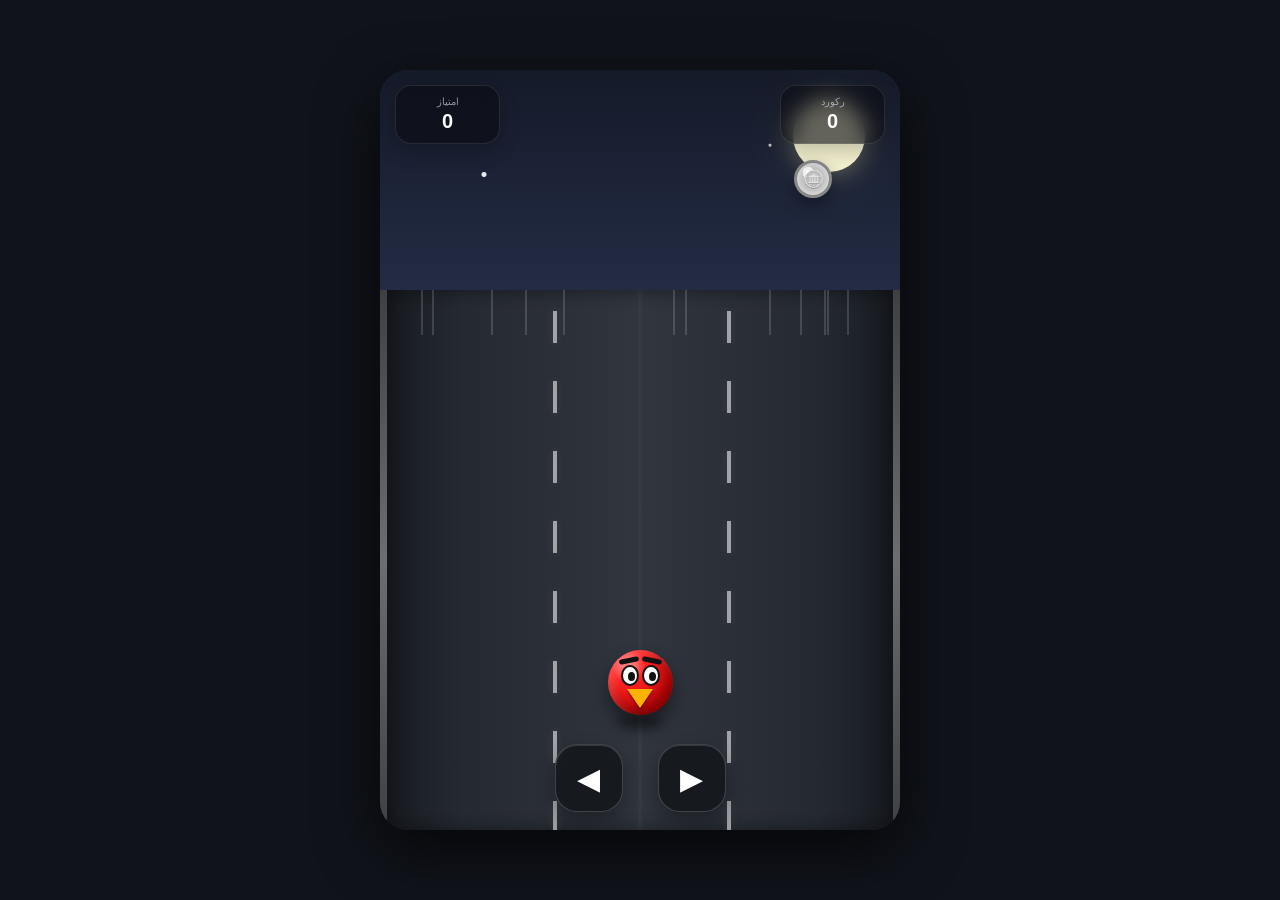
==== commit 67f9091b: "Update index.html" ====
--- a/webapp/index.html
+++ b/webapp/index.html
@@ -592,7 +592,16 @@
 .gameover-reward{
     font-size:16px;
     opacity:.8;
-    margin-bottom:20px;
+    margin-bottom:10px;
+}
+
+/* NEW: visible status of the score submission, so problems show up
+   on screen instead of only in a console nobody on mobile can see */
+.gameover-status{
+    font-size:13px;
+    min-height:18px;
+    margin-bottom:14px;
+    opacity:.9;
 }
 
 #restart{
@@ -795,6 +804,8 @@
                 🪙 جایزه: <b id="reward">0</b> کوین
             </div>
 
+            <div class="gameover-status" id="scoreStatus"></div>
+
             <button id="restart">
                 🔄 دوباره بازی کن
             </button>
@@ -842,6 +853,7 @@
 const gameOverEl = document.getElementById("gameOver");
 const finalScoreEl = document.getElementById("finalScore");
 const rewardEl = document.getElementById("reward");
+const scoreStatusEl = document.getElementById("scoreStatus");
 
 const leftBtn = document.getElementById("leftBtn");
 const rightBtn = document.getElementById("rightBtn");
@@ -1313,6 +1325,8 @@
     gameOverEl.style.display =
         "none";
 
+    scoreStatusEl.textContent = "";
+
     flash.classList.remove("flash");
 
     updatePlayer();
@@ -1354,6 +1368,9 @@
 
     gameOverEl.style.display =
         "flex";
+
+    scoreStatusEl.textContent =
+        "⏳ در حال ارسال امتیاز...";
 
     await sendScore(score);
 }
@@ -1383,9 +1400,14 @@
 
         if(!userId){
 
-            console.log(
-                "Telegram user not found"
-            );
+            // THIS is the case that used to fail silently.
+            // Now it shows up directly on screen.
+            scoreStatusEl.textContent =
+                "⚠️ کاربر تلگرام شناسایی نشد — این بازی رو باید " +
+                "از داخل خود تلگرام (دکمه منو یا /play) باز کنی، " +
+                "نه از یه لینک مستقیم تو مرورگر.";
+
+            console.log("Telegram user not found");
 
             return;
         }
@@ -1418,7 +1440,24 @@
             data
         );
 
+        if(response.ok && data.ok){
+
+            scoreStatusEl.textContent =
+                `✅ ${data.coins_awarded} کوین به حسابت اضافه شد ` +
+                `(ID: ${userId})`;
+
+        }else{
+
+            scoreStatusEl.textContent =
+                `❌ سرور خطا داد: ${data.error || response.status} ` +
+                `(ID: ${userId})`;
+        }
+
     }catch(error){
+
+        scoreStatusEl.textContent =
+            "❌ اتصال به سرور برقرار نشد (شبکه یا CORS). " +
+            "جزئیات تو Console مرورگر.";
 
         console.error(
             "Score sending error:",
@@ -1466,4 +1505,4 @@
 </script>
 
 </body>
-</html>+</html>
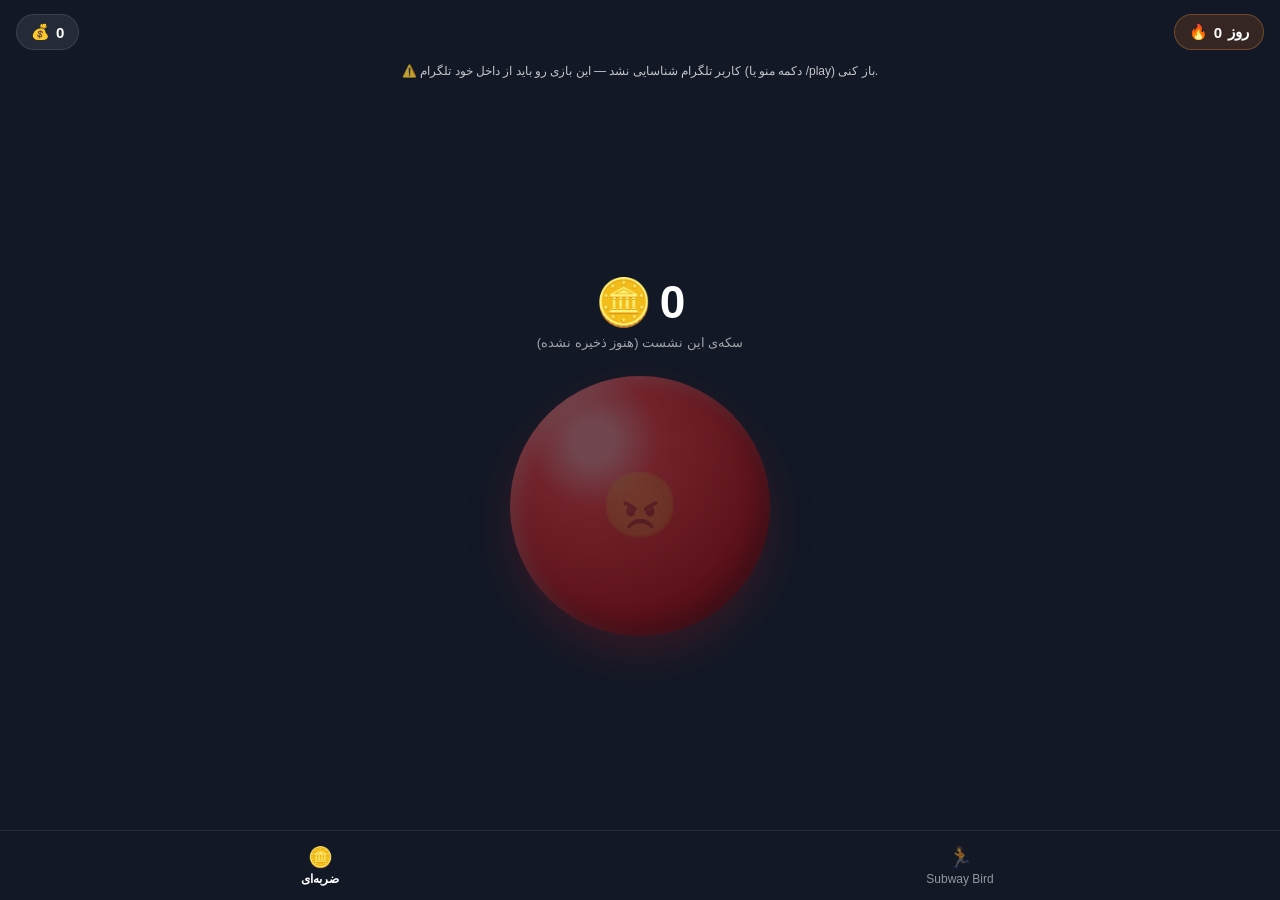
==== commit ef2283e9: "Update index.html" ====
--- a/webapp/index.html
+++ b/webapp/index.html
@@ -2,10 +2,8 @@
 <html lang="fa">
 <head>
 <meta charset="UTF-8">
-<meta name="viewport"
-      content="width=device-width,initial-scale=1,user-scalable=no,orientation=landscape">
-
-<title>Subway Bird</title>
+<meta name="viewport" content="width=device-width,initial-scale=1,user-scalable=no">
+<title>AngryCoin Tap</title>
 
 <script src="https://telegram.org/js/telegram-web-app.js"></script>
 
@@ -15,6 +13,7 @@
     margin:0;
     padding:0;
     -webkit-tap-highlight-color:transparent;
+    user-select:none;
 }
 
 html,body{
@@ -22,798 +21,218 @@
     height:100%;
     overflow:hidden;
     font-family:Arial,sans-serif;
-    background:#10131a;
-    touch-action:none;
+    background:#121826;
+    touch-action:manipulation;
 }
 
 body{
     display:flex;
-    align-items:center;
-    justify-content:center;
+    flex-direction:column;
+    color:white;
 }
 
 /* =========================
-   GAME
+   TOP BAR
 ========================= */
 
-#game{
-    position:relative;
-    width:min(96vw,520px);
-    height:min(92vh,760px);
-    max-height:96vh;
-    overflow:hidden;
-    border-radius:28px;
-    background:#171b23;
-    box-shadow:
-        0 20px 60px rgba(0,0,0,.65),
-        inset 0 0 0 2px rgba(255,255,255,.08);
-}
-
-/* =========================
-   SKY
-========================= */
-
-#sky{
-    position:absolute;
-    inset:0 0 45% 0;
-
-    background:
-        radial-gradient(circle at 20% 25%,rgba(255,255,255,.9) 0 2px,transparent 3px),
-        radial-gradient(circle at 75% 18%,rgba(255,255,255,.7) 0 1px,transparent 2px),
-        linear-gradient(
-            to bottom,
-            #151a29 0%,
-            #242d46 55%,
-            #3c465d 100%
-        );
-}
-
-/* moon */
-
-#moon{
-    position:absolute;
-    width:72px;
-    height:72px;
-    right:35px;
-    top:30px;
-    border-radius:50%;
-
-    background:#f4f1d0;
-
-    box-shadow:
-        0 0 25px rgba(255,245,180,.35),
-        0 0 70px rgba(255,245,180,.12);
-}
-
-/* =========================
-   CITY
-========================= */
-
-#city{
-    position:absolute;
-    left:0;
-    right:0;
-    bottom:0;
-    height:45%;
-    display:flex;
-    align-items:flex-end;
-    gap:4px;
-    padding:0 5px;
-}
-
-.building{
-    flex:1;
-    background:
-        repeating-linear-gradient(
-            to bottom,
-            rgba(255,255,255,.12) 0 7px,
-            transparent 7px 17px
-        ),
-        #202532;
-
-    border-radius:3px 3px 0 0;
-    box-shadow:inset 0 0 0 1px rgba(255,255,255,.03);
-}
-
-/* =========================
-   ROAD
-========================= */
-
-#road{
-    position:absolute;
-    left:0;
-    right:0;
-    top:29%;
-    bottom:0;
-
-    overflow:hidden;
-
-    background:
-        linear-gradient(
-            90deg,
-            #16191f 0%,
-            #252a32 16%,
-            #30353e 50%,
-            #252a32 84%,
-            #16191f 100%
-        );
-
-    box-shadow:
-        inset 15px 0 20px rgba(0,0,0,.25),
-        inset -15px 0 20px rgba(0,0,0,.25);
-}
-
-/* road center shine */
-
-#road::before{
-    content:"";
-    position:absolute;
-    left:50%;
-    transform:translateX(-50%);
-    width:4px;
-    height:100%;
-
-    background:rgba(255,255,255,.025);
-}
-
-/* =========================
-   LANES
-========================= */
-
-.lane-line{
-    position:absolute;
-    top:-100%;
-    bottom:-100%;
-    width:4px;
-
-    background:
-        repeating-linear-gradient(
-            to bottom,
-            rgba(255,255,255,.55) 0 32px,
-            transparent 32px 70px
-        );
-
-    filter:drop-shadow(0 0 4px rgba(255,255,255,.15));
-
-    animation:roadMove .7s linear infinite;
-}
-
-.line1{
-    left:33.33%;
-}
-
-.line2{
-    left:66.66%;
-}
-
-@keyframes roadMove{
-    from{transform:translateY(0)}
-    to{transform:translateY(70px)}
-}
-
-/* =========================
-   ROAD EDGES
-========================= */
-
-.edge{
-    position:absolute;
-    top:0;
-    bottom:0;
-    width:7px;
-
-    background:linear-gradient(
-        to bottom,
-        #777 0%,
-        #ddd 50%,
-        #777 100%
-    );
-
-    opacity:.45;
-}
-
-.edge.left{left:0}
-.edge.right{right:0}
-
-/* =========================
-   HUD
-========================= */
-
-#hud{
-    position:absolute;
-    z-index:20;
-
-    top:15px;
-    left:15px;
-    right:15px;
-
+#topbar{
     display:flex;
     justify-content:space-between;
     align-items:center;
+    padding:14px 16px;
     gap:10px;
 }
 
-.hud-box{
-    min-width:105px;
-    padding:10px 14px;
-
-    border-radius:16px;
-
-    background:rgba(10,12,18,.62);
-    backdrop-filter:blur(10px);
-
+.pill{
+    display:flex;
+    align-items:center;
+    gap:6px;
+    padding:8px 14px;
+    border-radius:999px;
+    background:rgba(255,255,255,.08);
     border:1px solid rgba(255,255,255,.1);
-
-    color:white;
+    font-size:15px;
+    font-weight:bold;
+}
+
+#streakPill{
+    background:rgba(255,120,20,.15);
+    border-color:rgba(255,150,50,.3);
+}
+
+/* =========================
+   STATUS BAR
+========================= */
+
+#status{
     text-align:center;
-
-    box-shadow:0 8px 20px rgba(0,0,0,.2);
-}
-
-.hud-label{
-    font-size:10px;
-    opacity:.55;
-    margin-bottom:3px;
-}
-
-.hud-value{
-    font-size:20px;
-    font-weight:bold;
+    font-size:12px;
+    min-height:16px;
+    opacity:.75;
+    padding:0 16px;
 }
 
 /* =========================
-   PLAYER
+   MAIN
 ========================= */
 
-#player{
-    position:absolute;
-    z-index:10;
-
-    width:65px;
-    height:65px;
-
+#main{
+    flex:1;
+    display:flex;
+    flex-direction:column;
+    align-items:center;
+    justify-content:center;
+    position:relative;
+}
+
+#coinCount{
+    font-size:46px;
+    font-weight:900;
+    margin-bottom:6px;
+    display:flex;
+    align-items:center;
+    gap:8px;
+}
+
+#coinCountLabel{
+    font-size:13px;
+    opacity:.6;
+    margin-bottom:26px;
+}
+
+/* =========================
+   TAP BUTTON
+========================= */
+
+#tapZone{
+    position:relative;
+    width:min(64vw,260px);
+    height:min(64vw,260px);
+}
+
+#tapBtn{
+    width:100%;
+    height:100%;
     border-radius:50%;
+    border:none;
+    cursor:pointer;
 
     background:
         radial-gradient(
             circle at 32% 25%,
-            #ff7777 0 8%,
-            #f22 25%,
-            #bd0000 75%,
-            #750000 100%
+            #ff8a8a 0 8%,
+            #f33 25%,
+            #c40000 75%,
+            #7a0000 100%
         );
 
     box-shadow:
-        0 10px 18px rgba(0,0,0,.45),
-        inset -7px -8px 12px rgba(0,0,0,.25),
-        inset 5px 4px 10px rgba(255,255,255,.2);
-
-    transition:
-        left .14s cubic-bezier(.2,.9,.3,1),
-        transform .12s ease;
-}
-
-#player::after{
-    content:"";
+        0 18px 40px rgba(255,30,30,.35),
+        inset -10px -12px 20px rgba(0,0,0,.3),
+        inset 8px 6px 16px rgba(255,255,255,.25);
+
+    font-size:64px;
+
+    transition:transform .08s ease;
+}
+
+#tapBtn:active{
+    transform:scale(.93);
+}
+
+#tapZone.pulse #tapBtn{
+    animation:pulse .5s ease;
+}
+
+@keyframes pulse{
+    0%{box-shadow:0 18px 40px rgba(255,30,30,.35),inset -10px -12px 20px rgba(0,0,0,.3),inset 8px 6px 16px rgba(255,255,255,.25);}
+    50%{box-shadow:0 18px 55px rgba(255,80,80,.6),inset -10px -12px 20px rgba(0,0,0,.3),inset 8px 6px 16px rgba(255,255,255,.35);}
+    100%{box-shadow:0 18px 40px rgba(255,30,30,.35),inset -10px -12px 20px rgba(0,0,0,.3),inset 8px 6px 16px rgba(255,255,255,.25);}
+}
+
+/* floating +1 */
+
+.floatup{
     position:absolute;
-    width:48px;
-    height:12px;
-    left:8px;
-    bottom:-13px;
-
-    border-radius:50%;
-
-    background:rgba(0,0,0,.35);
-    filter:blur(5px);
-}
-
-/* eyes */
-
-.eye{
-    position:absolute;
-    width:18px;
-    height:21px;
-
-    top:15px;
-
-    border-radius:50%;
-
-    background:white;
-
-    border:2px solid #111;
-
-    overflow:hidden;
-}
-
-.eye.left{
-    left:13px;
-}
-
-.eye.right{
-    right:13px;
-}
-
-.eye::after{
-    content:"";
-    position:absolute;
-
-    width:7px;
-    height:9px;
-
-    background:#111;
-    border-radius:50%;
-
-    left:5px;
-    top:5px;
-}
-
-/* brows */
-
-.brow{
-    position:absolute;
-    width:20px;
-    height:5px;
-
-    top:8px;
-
-    background:#111;
-    border-radius:5px;
-}
-
-.brow.left{
-    left:11px;
-    transform:rotate(-12deg);
-}
-
-.brow.right{
-    right:11px;
-    transform:rotate(12deg);
-}
-
-/* beak */
-
-.beak{
-    position:absolute;
-
-    width:0;
-    height:0;
-
-    left:50%;
-    top:39px;
-
-    transform:translateX(-50%);
-
-    border-left:13px solid transparent;
-    border-right:13px solid transparent;
-    border-top:19px solid #ffb300;
-
-    filter:drop-shadow(0 2px 1px rgba(0,0,0,.4));
+    font-size:20px;
+    font-weight:bold;
+    color:#ffd23f;
+    pointer-events:none;
+    animation:floatUp .8s ease-out forwards;
+}
+
+@keyframes floatUp{
+    from{
+        transform:translateY(0);
+        opacity:1;
+    }
+    to{
+        transform:translateY(-70px);
+        opacity:0;
+    }
 }
 
 /* =========================
-   COIN
+   BOTTOM NAV (future games)
 ========================= */
 
-.coin{
-    position:absolute;
-    z-index:7;
-
-    width:38px;
-    height:38px;
-
-    border-radius:50%;
-
-    background:
-        radial-gradient(
-            circle at 35% 30%,
-            #fff 0 7%,
-            #eee 8% 18%,
-            #bbb 19% 100%
-        );
-
-    border:3px solid #888;
-
-    box-shadow:
-        0 7px 15px rgba(0,0,0,.35),
-        inset 0 0 8px rgba(255,255,255,.8);
-
-    animation:
-        coinSpin .65s linear infinite,
-        coinGlow 1s ease-in-out infinite alternate;
-}
-
-.coin::after{
-    content:"🪙";
-
-    position:absolute;
-
-    inset:0;
-
+#bottomNav{
     display:flex;
-    align-items:center;
-    justify-content:center;
-
-    font-size:17px;
-
-    filter:grayscale(1);
-}
-
-@keyframes coinSpin{
-    0%{transform:rotateY(0deg)}
-    100%{transform:rotateY(360deg)}
-}
-
-@keyframes coinGlow{
-    from{filter:brightness(.9)}
-    to{filter:brightness(1.25)}
-}
-
-/* =========================
-   OBSTACLE
-========================= */
-
-.obstacle{
-    position:absolute;
-    z-index:7;
-
-    width:54px;
-    height:54px;
-
-    border-radius:12px;
-
-    background:
-        linear-gradient(
-            135deg,
-            #fafafa,
-            #bfc3ca 45%,
-            #666b73 100%
-        );
-
-    border:3px solid #444;
-
-    box-shadow:
-        0 9px 15px rgba(0,0,0,.45),
-        inset 4px 4px 8px rgba(255,255,255,.4),
-        inset -5px -5px 8px rgba(0,0,0,.25);
-}
-
-.obstacle::before{
-    content:"";
-
-    position:absolute;
-    left:8px;
-    right:8px;
-    top:10px;
-    height:6px;
-
-    border-radius:4px;
-
-    background:#777;
-
-    box-shadow:
-        0 14px #777,
-        0 28px #777;
-}
-
-/* =========================
-   SPEED EFFECT
-========================= */
-
-.speed-line{
-    position:absolute;
-    z-index:3;
-
-    width:2px;
-    height:45px;
-
-    background:rgba(255,255,255,.15);
-
-    animation:speedLine .5s linear infinite;
-}
-
-@keyframes speedLine{
-    from{
-        transform:translateY(-100px);
-        opacity:0;
-    }
-
-    20%{opacity:1}
-
-    to{
-        transform:translateY(700px);
-        opacity:0;
-    }
-}
-
-/* =========================
-   GAME OVER
-========================= */
-
-#gameOver{
-    position:absolute;
-    z-index:100;
-
-    inset:0;
-
-    display:none;
-    align-items:center;
-    justify-content:center;
-
-    background:rgba(4,6,10,.72);
-    backdrop-filter:blur(9px);
-}
-
-.gameover-card{
-    width:82%;
-    padding:28px 20px;
-
-    border-radius:25px;
-
+    border-top:1px solid rgba(255,255,255,.08);
+}
+
+.navBtn{
+    flex:1;
+    padding:14px 6px;
     text-align:center;
-
+    font-size:12px;
+    color:rgba(255,255,255,.55);
+    background:none;
+    border:none;
+}
+
+.navBtn.active{
     color:white;
-
-    background:
-        linear-gradient(
-            145deg,
-            rgba(255,255,255,.12),
-            rgba(255,255,255,.04)
-        );
-
-    border:1px solid rgba(255,255,255,.15);
-
-    box-shadow:0 20px 50px rgba(0,0,0,.5);
-
-    animation:pop .25s ease;
-}
-
-@keyframes pop{
-    from{
-        transform:scale(.7);
-        opacity:0;
-    }
-
-    to{
-        transform:scale(1);
-        opacity:1;
-    }
-}
-
-.gameover-title{
-    font-size:34px;
-    font-weight:900;
-    margin-bottom:12px;
-}
-
-.gameover-score{
-    font-size:22px;
-    margin-bottom:7px;
-}
-
-.gameover-reward{
-    font-size:16px;
-    opacity:.8;
-    margin-bottom:10px;
-}
-
-/* NEW: visible status of the score submission, so problems show up
-   on screen instead of only in a console nobody on mobile can see */
-.gameover-status{
-    font-size:13px;
-    min-height:18px;
-    margin-bottom:14px;
-    opacity:.9;
-}
-
-#restart{
-    border:none;
-
-    padding:13px 30px;
-
-    border-radius:15px;
-
-    background:#e31b23;
-    color:white;
-
-    font-size:17px;
     font-weight:bold;
-
-    box-shadow:
-        0 7px 18px rgba(0,0,0,.35),
-        inset 0 1px rgba(255,255,255,.25);
-
-    cursor:pointer;
-}
-
-#restart:active{
-    transform:scale(.94);
-}
-
-/* =========================
-   CONTROLS
-========================= */
-
-#controls{
-    position:absolute;
-    z-index:30;
-
-    left:0;
-    right:0;
-    bottom:18px;
-
-    display:flex;
-    justify-content:center;
-    gap:35px;
-
-    pointer-events:none;
-}
-
-.control{
-    pointer-events:auto;
-
-    width:68px;
-    height:68px;
-
-    border-radius:22px;
-
-    border:1px solid rgba(255,255,255,.18);
-
-    background:rgba(15,17,22,.72);
-
-    backdrop-filter:blur(8px);
-
-    color:white;
-
-    font-size:30px;
-
-    box-shadow:
-        0 10px 20px rgba(0,0,0,.3),
-        inset 0 1px rgba(255,255,255,.12);
-
-    transition:.1s;
-}
-
-.control:active{
-    transform:scale(.9);
-    background:rgba(255,255,255,.15);
-}
-
-/* =========================
-   FLASH
-========================= */
-
-#flash{
-    position:absolute;
-    z-index:90;
-    inset:0;
-
-    pointer-events:none;
-
-    background:white;
-
-    opacity:0;
-}
-
-.flash{
-    animation:flash .25s ease;
-}
-
-@keyframes flash{
-    0%{opacity:.8}
-    100%{opacity:0}
-}
-
-/* =========================
-   LANDSCAPE SMALL
-========================= */
-
-@media(max-height:520px){
-
-    #game{
-        width:min(75vw,500px);
-        height:96vh;
-    }
-
-    #player{
-        width:58px;
-        height:58px;
-    }
-
-    .control{
-        width:55px;
-        height:55px;
-        border-radius:17px;
-    }
-
-    #controls{
-        bottom:10px;
-        gap:25px;
-    }
+}
+
+.navBtn .icon{
+    font-size:20px;
+    display:block;
+    margin-bottom:3px;
 }
 </style>
 </head>
 
 <body>
 
-<div id="game">
-
-    <div id="sky">
-        <div id="moon"></div>
-        <div id="city"></div>
+<div id="topbar">
+    <div class="pill" id="walletPill">💰 <span id="walletValue">0</span></div>
+    <div class="pill" id="streakPill">🔥 <span id="streakValue">0</span> روز</div>
+</div>
+
+<div id="status"></div>
+
+<div id="main">
+
+    <div id="coinCount">🪙 <span id="sessionCoins">0</span></div>
+    <div id="coinCountLabel">سکه‌ی این نشست (هنوز ذخیره نشده)</div>
+
+    <div id="tapZone">
+        <button id="tapBtn">😠</button>
     </div>
 
-    <div id="road">
-
-        <div class="lane-line line1"></div>
-        <div class="lane-line line2"></div>
-
-        <div class="edge left"></div>
-        <div class="edge right"></div>
-
-    </div>
-
-    <div id="hud">
-
-        <div class="hud-box">
-            <div class="hud-label">امتیاز</div>
-            <div class="hud-value" id="score">0</div>
-        </div>
-
-        <div class="hud-box">
-            <div class="hud-label">رکورد</div>
-            <div class="hud-value" id="best">0</div>
-        </div>
-
-    </div>
-
-    <div id="player">
-
-        <div class="brow left"></div>
-        <div class="brow right"></div>
-
-        <div class="eye left"></div>
-        <div class="eye right"></div>
-
-        <div class="beak"></div>
-
-    </div>
-
-    <div id="objects"></div>
-
-    <div id="controls">
-
-        <button class="control" id="leftBtn">◀</button>
-        <button class="control" id="rightBtn">▶</button>
-
-    </div>
-
-    <div id="flash"></div>
-
-    <div id="gameOver">
-
-        <div class="gameover-card">
-
-            <div class="gameover-title">
-                💥 Game Over
-            </div>
-
-            <div class="gameover-score">
-                امتیاز: <b id="finalScore">0</b>
-            </div>
-
-            <div class="gameover-reward">
-                🪙 جایزه: <b id="reward">0</b> کوین
-            </div>
-
-            <div class="gameover-status" id="scoreStatus"></div>
-
-            <button id="restart">
-                🔄 دوباره بازی کن
-            </button>
-
-        </div>
-
-    </div>
-
+</div>
+
+<div id="bottomNav">
+    <button class="navBtn active">
+        <span class="icon">🪙</span>
+        ضربه‌ای
+    </button>
+    <button class="navBtn" id="subwayBirdNav">
+        <span class="icon">🏃</span>
+        Subway Bird
+    </button>
 </div>
 
 <script>
@@ -828,680 +247,256 @@
     tg.expand();
 }
 
+const user = tg?.initDataUnsafe?.user;
+const userId = user?.id || 0;
+const userName = user ? (user.first_name || user.username || "Player") : "Player";
+
 /* =========================================================
    CONFIG
 ========================================================= */
 
 const BOT_API_URL = "https://fwlkhy.onrender.com";
 
-const GAME_ID = "subway_bird";
-
-const COIN_MULTIPLIER = 5;
+// After this many un-saved taps, flush them to the server.
+const BATCH_SIZE = 20;
+
+// Also flush automatically at least this often (ms), so coins
+// aren't stuck in limbo if you stop tapping mid-batch.
+const FLUSH_INTERVAL_MS = 5000;
+
+const SUBWAY_BIRD_URL = "https://t-pk89.onrender.com";
 
 /* =========================================================
    ELEMENTS
 ========================================================= */
 
-const game = document.getElementById("game");
-const road = document.getElementById("road");
-const player = document.getElementById("player");
-const objectsContainer = document.getElementById("objects");
-
-const scoreEl = document.getElementById("score");
-const bestEl = document.getElementById("best");
-
-const gameOverEl = document.getElementById("gameOver");
-const finalScoreEl = document.getElementById("finalScore");
-const rewardEl = document.getElementById("reward");
-const scoreStatusEl = document.getElementById("scoreStatus");
-
-const leftBtn = document.getElementById("leftBtn");
-const rightBtn = document.getElementById("rightBtn");
-
-const restartBtn = document.getElementById("restart");
-
-const flash = document.getElementById("flash");
+const statusEl = document.getElementById("status");
+const walletValueEl = document.getElementById("walletValue");
+const streakValueEl = document.getElementById("streakValue");
+const sessionCoinsEl = document.getElementById("sessionCoins");
+const tapBtn = document.getElementById("tapBtn");
+const tapZone = document.getElementById("tapZone");
+const subwayBirdNav = document.getElementById("subwayBirdNav");
 
 /* =========================================================
    STATE
 ========================================================= */
 
-let lane = 1;
-
-let score = 0;
-
-let speed = 5;
-
-let running = false;
-
-let objects = [];
-
-let spawnTimer = null;
-
-let animationId = null;
-
-let touchStartX = 0;
-
-let best =
-    Number(localStorage.getItem("subway_bird_best") || 0);
-
-bestEl.textContent = best;
-
-/* =========================================================
-   CITY
-========================================================= */
-
-function createCity(){
-
-    const city = document.getElementById("city");
-
-    city.innerHTML = "";
-
-    for(let i=0;i<24;i++){
-
-        const building = document.createElement("div");
-
-        building.className = "building";
-
-        const height =
-            30 + Math.random() * 65;
-
-        building.style.height =
-            height + "%";
-
-        city.appendChild(building);
-    }
-}
-
-/* =========================================================
-   SPEED LINES
-========================================================= */
-
-function createSpeedLines(){
-
-    for(let i=0;i<12;i++){
-
-        const line =
-            document.createElement("div");
-
-        line.className = "speed-line";
-
-        line.style.left =
-            (5 + Math.random()*90) + "%";
-
-        line.style.animationDelay =
-            (-Math.random()*1.5) + "s";
-
-        line.style.animationDuration =
-            (.35 + Math.random()*.5) + "s";
-
-        road.appendChild(line);
-    }
-}
-
-/* =========================================================
-   PLAYER POSITION
-========================================================= */
-
-function updatePlayer(){
-
-    const roadWidth = road.clientWidth;
-
-    const laneWidth = roadWidth / 3;
-
-    const x =
-        lane * laneWidth +
-        laneWidth / 2 -
-        player.offsetWidth / 2;
-
-    player.style.left = x + "px";
-
-    player.style.bottom = "115px";
-}
-
-/* =========================================================
-   MOVE
-========================================================= */
-
-function moveLeft(){
-
-    if(!running) return;
-
-    if(lane > 0){
-
-        lane--;
-
-        player.style.transform =
-            "scale(.92) rotate(-5deg)";
-
-        setTimeout(()=>{
-            player.style.transform =
-                "scale(1) rotate(0deg)";
-        },120);
-
-        updatePlayer();
-    }
-}
-
-function moveRight(){
-
-    if(!running) return;
-
-    if(lane < 2){
-
-        lane++;
-
-        player.style.transform =
-            "scale(.92) rotate(5deg)";
-
-        setTimeout(()=>{
-            player.style.transform =
-                "scale(1) rotate(0deg)";
-        },120);
-
-        updatePlayer();
-    }
-}
-
-/* =========================================================
-   BUTTONS
-========================================================= */
-
-leftBtn.addEventListener(
-    "pointerdown",
-    e=>{
-        e.preventDefault();
-        moveLeft();
-    }
-);
-
-rightBtn.addEventListener(
-    "pointerdown",
-    e=>{
-        e.preventDefault();
-        moveRight();
-    }
-);
-
-/* =========================================================
-   KEYBOARD
-========================================================= */
-
-document.addEventListener(
-    "keydown",
-    e=>{
-
-        if(e.key === "ArrowLeft")
-            moveLeft();
-
-        if(e.key === "ArrowRight")
-            moveRight();
-
-    }
-);
-
-/* =========================================================
-   SWIPE
-========================================================= */
-
-game.addEventListener(
-    "touchstart",
-    e=>{
-
-        if(!e.touches.length) return;
-
-        touchStartX =
-            e.touches[0].clientX;
-    },
-    {passive:true}
-);
-
-game.addEventListener(
-    "touchend",
-    e=>{
-
-        if(!e.changedTouches.length) return;
-
-        const endX =
-            e.changedTouches[0].clientX;
-
-        const diff =
-            endX - touchStartX;
-
-        if(Math.abs(diff) < 30)
-            return;
-
-        if(diff < 0)
-            moveLeft();
-        else
-            moveRight();
-
-    },
-    {passive:true}
-);
-
-/* =========================================================
-   SPAWN
-========================================================= */
-
-function spawnObject(){
-
-    if(!running) return;
-
-    const laneIndex =
-        Math.floor(Math.random()*3);
-
-    const isCoin =
-        Math.random() < .65;
-
-    const obj =
-        document.createElement("div");
-
-    obj.className =
-        isCoin ? "coin" : "obstacle";
-
-    const laneWidth =
-        road.clientWidth / 3;
-
-    const width =
-        isCoin ? 38 : 54;
-
-    const x =
-        laneIndex * laneWidth +
-        laneWidth / 2 -
-        width / 2;
-
-    obj.style.left =
-        x + "px";
-
-    obj.style.top =
-        "-80px";
-
-    objectsContainer.appendChild(obj);
-
-    objects.push({
-        el:obj,
-        lane:laneIndex,
-        y:-80,
-        type:isCoin ? "coin" : "obstacle",
-        hit:false
-    });
-}
-
-/* =========================================================
-   COLLISION
-========================================================= */
-
-function collision(a,b){
-
-    const r1 =
-        a.getBoundingClientRect();
-
-    const r2 =
-        b.getBoundingClientRect();
-
-    return !(
-        r1.right < r2.left + 8 ||
-        r1.left > r2.right - 8 ||
-        r1.bottom < r2.top + 8 ||
-        r1.top > r2.bottom - 8
-    );
-}
-
-/* =========================================================
-   COIN SOUND
-========================================================= */
-
-function playCoinSound(){
+let walletCoins = 0;      // last known server-confirmed balance
+let sessionCoins = 0;     // taps this session (may include unsaved)
+let pendingTaps = 0;      // taps not yet sent to the server
+let sending = false;
+
+/* =========================================================
+   STARTUP CHECKS
+========================================================= */
+
+if(!userId){
+
+    statusEl.textContent =
+        "⚠️ کاربر تلگرام شناسایی نشد — این بازی رو باید از داخل " +
+        "خود تلگرام (دکمه منو یا /play) باز کنی.";
+
+    tapBtn.disabled = true;
+    tapBtn.style.opacity = ".4";
+
+}else{
+
+    init();
+}
+
+async function init(){
+
+    statusEl.textContent = "در حال اتصال...";
 
     try{
 
-        const AudioContext =
-            window.AudioContext ||
-            window.webkitAudioContext;
-
-        const ctx =
-            new AudioContext();
-
-        const osc =
-            ctx.createOscillator();
-
-        const gain =
-            ctx.createGain();
-
-        osc.type = "sine";
-
-        osc.frequency.setValueAtTime(
-            700,
-            ctx.currentTime
+        const balanceRes = await fetch(
+            `${BOT_API_URL}/balance?user_id=${userId}`
         );
 
-        osc.frequency.exponentialRampToValueAtTime(
-            1200,
-            ctx.currentTime + .08
+        const balanceData = await balanceRes.json();
+
+        if(balanceData.ok){
+            walletCoins = balanceData.coins;
+            walletValueEl.textContent = walletCoins;
+            streakValueEl.textContent = balanceData.streak || 0;
+        }
+
+        const checkinRes = await fetch(
+            `${BOT_API_URL}/checkin`,
+            {
+                method:"POST",
+                headers:{"Content-Type":"application/json"},
+                body:JSON.stringify({user_id:userId, name:userName})
+            }
         );
 
-        gain.gain.setValueAtTime(
-            .12,
-            ctx.currentTime
-        );
-
-        gain.gain.exponentialRampToValueAtTime(
-            .001,
-            ctx.currentTime + .15
-        );
-
-        osc.connect(gain);
-        gain.connect(ctx.destination);
-
-        osc.start();
-        osc.stop(ctx.currentTime + .15);
-
-    }catch(e){}
-}
-
-/* =========================================================
-   GAME LOOP
-========================================================= */
-
-function gameLoop(){
-
-    if(!running)
-        return;
-
-    const roadHeight =
-        road.clientHeight;
-
-    for(let i=objects.length-1;i>=0;i--){
-
-        const obj = objects[i];
-
-        obj.y += speed;
-
-        obj.el.style.top =
-            obj.y + "px";
-
-        if(
-            !obj.hit &&
-            obj.lane === lane &&
-            collision(player,obj.el)
-        ){
-
-            obj.hit = true;
-
-            if(obj.type === "coin"){
-
-                score++;
-
-                scoreEl.textContent =
-                    score;
-
-                playCoinSound();
-
-                obj.el.remove();
-
-                objects.splice(i,1);
-
-                if(score > best){
-
-                    best = score;
-
-                    bestEl.textContent =
-                        best;
-
-                    localStorage.setItem(
-                        "subway_bird_best",
-                        best
-                    );
-                }
-
-                speed =
-                    Math.min(
-                        10,
-                        5 + score * .04
-                    );
+        const checkinData = await checkinRes.json();
+
+        if(checkinData.ok){
+
+            streakValueEl.textContent = checkinData.streak;
+
+            if(checkinData.bonus_awarded > 0){
+
+                walletCoins += checkinData.bonus_awarded;
+                walletValueEl.textContent = walletCoins;
+
+                statusEl.textContent =
+                    `🔥 استریک ${checkinData.streak} روزه! ` +
+                    `+${checkinData.bonus_awarded} کوین جایزه‌ی امروز`;
 
             }else{
 
-                endGame();
-
-                return;
+                statusEl.textContent = "✅ متصل شد";
+
+                setTimeout(()=>{
+                    if(statusEl.textContent === "✅ متصل شد")
+                        statusEl.textContent = "";
+                }, 2000);
             }
         }
 
-        if(obj.y > roadHeight + 100){
-
-            obj.el.remove();
-
-            objects.splice(i,1);
+    }catch(err){
+
+        statusEl.textContent =
+            "❌ اتصال به سرور برقرار نشد (شبکه یا CORS).";
+
+        console.error("init error:", err);
+    }
+}
+
+/* =========================================================
+   TAP
+========================================================= */
+
+tapBtn.addEventListener("pointerdown", e=>{
+
+    if(!userId) return;
+
+    e.preventDefault();
+
+    sessionCoins++;
+    pendingTaps++;
+
+    sessionCoinsEl.textContent = sessionCoins;
+
+    tapZone.classList.remove("pulse");
+    void tapZone.offsetWidth;
+    tapZone.classList.add("pulse");
+
+    spawnFloatingPlusOne(e);
+
+    if(pendingTaps >= BATCH_SIZE){
+        flushTaps();
+    }
+});
+
+function spawnFloatingPlusOne(e){
+
+    const rect = tapZone.getBoundingClientRect();
+
+    const x = (e.clientX ?? rect.left + rect.width/2) - rect.left;
+    const y = (e.clientY ?? rect.top + rect.height/2) - rect.top;
+
+    const el = document.createElement("div");
+
+    el.className = "floatup";
+    el.textContent = "+1";
+    el.style.left = x + "px";
+    el.style.top = y + "px";
+
+    tapZone.appendChild(el);
+
+    setTimeout(()=>el.remove(), 800);
+}
+
+/* =========================================================
+   FLUSH TAPS TO SERVER
+========================================================= */
+
+async function flushTaps(){
+
+    if(sending || pendingTaps <= 0 || !userId)
+        return;
+
+    const tapsToSend = pendingTaps;
+    pendingTaps = 0;
+    sending = true;
+
+    try{
+
+        const res = await fetch(
+            `${BOT_API_URL}/tap`,
+            {
+                method:"POST",
+                headers:{"Content-Type":"application/json"},
+                body:JSON.stringify({
+                    user_id:userId,
+                    name:userName,
+                    taps:tapsToSend
+                })
+            }
+        );
+
+        const data = await res.json();
+
+        if(data.ok){
+
+            walletCoins = data.coins;
+            walletValueEl.textContent = walletCoins;
+            statusEl.textContent = "";
+
+        }else{
+
+            // put the taps back so we retry later
+            pendingTaps += tapsToSend;
+
+            statusEl.textContent =
+                `❌ ذخیره نشد: ${data.error || res.status}`;
         }
-    }
-
-    animationId =
-        requestAnimationFrame(gameLoop);
-}
-
-/* =========================================================
-   SPAWN LOOP
-========================================================= */
-
-function startSpawner(){
-
-    clearInterval(spawnTimer);
-
-    spawnTimer =
-        setInterval(
-            spawnObject,
-            650
-        );
-}
-
-/* =========================================================
-   START GAME
-========================================================= */
-
-function startGame(){
-
-    clearInterval(spawnTimer);
-
-    cancelAnimationFrame(animationId);
-
-    objects.forEach(
-        o=>o.el.remove()
-    );
-
-    objects = [];
-
-    score = 0;
-
-    speed = 5;
-
-    lane = 1;
-
-    running = true;
-
-    scoreEl.textContent = "0";
-
-    gameOverEl.style.display =
-        "none";
-
-    scoreStatusEl.textContent = "";
-
-    flash.classList.remove("flash");
-
-    updatePlayer();
-
-    startSpawner();
-
-    gameLoop();
-}
-
-/* =========================================================
-   GAME OVER
-========================================================= */
-
-async function endGame(){
-
-    if(!running)
-        return;
-
-    running = false;
-
-    clearInterval(spawnTimer);
-
-    cancelAnimationFrame(animationId);
-
-    flash.classList.remove("flash");
-
-    void flash.offsetWidth;
-
-    flash.classList.add("flash");
-
-    const reward =
-        score * COIN_MULTIPLIER;
-
-    finalScoreEl.textContent =
-        score;
-
-    rewardEl.textContent =
-        reward;
-
-    gameOverEl.style.display =
-        "flex";
-
-    scoreStatusEl.textContent =
-        "⏳ در حال ارسال امتیاز...";
-
-    await sendScore(score);
-}
-
-/* =========================================================
-   SEND SCORE
-========================================================= */
-
-async function sendScore(score){
-
-    try{
-
-        const user =
-            tg?.initDataUnsafe?.user;
-
-        const userId =
-            user?.id || 0;
-
-        const name =
-            user
-                ? (
-                    user.first_name ||
-                    user.username ||
-                    "Player"
-                  )
-                : "Player";
-
-        if(!userId){
-
-            // THIS is the case that used to fail silently.
-            // Now it shows up directly on screen.
-            scoreStatusEl.textContent =
-                "⚠️ کاربر تلگرام شناسایی نشد — این بازی رو باید " +
-                "از داخل خود تلگرام (دکمه منو یا /play) باز کنی، " +
-                "نه از یه لینک مستقیم تو مرورگر.";
-
-            console.log("Telegram user not found");
-
-            return;
-        }
-
-        const response =
-            await fetch(
-                `${BOT_API_URL}/game-score`,
-                {
-                    method:"POST",
-
-                    headers:{
-                        "Content-Type":
-                            "application/json"
-                    },
-
-                    body:JSON.stringify({
-                        user_id:userId,
-                        name:name,
-                        score:score,
-                        game_id:GAME_ID
-                    })
-                }
-            );
-
-        const data =
-            await response.json();
-
-        console.log(
-            "Game score response:",
-            data
-        );
-
-        if(response.ok && data.ok){
-
-            scoreStatusEl.textContent =
-                `✅ ${data.coins_awarded} کوین به حسابت اضافه شد ` +
-                `(ID: ${userId})`;
-
-        }else{
-
-            scoreStatusEl.textContent =
-                `❌ سرور خطا داد: ${data.error || response.status} ` +
-                `(ID: ${userId})`;
-        }
-
-    }catch(error){
-
-        scoreStatusEl.textContent =
-            "❌ اتصال به سرور برقرار نشد (شبکه یا CORS). " +
-            "جزئیات تو Console مرورگر.";
-
-        console.error(
-            "Score sending error:",
-            error
-        );
-    }
-}
-
-/* =========================================================
-   RESTART
-========================================================= */
-
-restartBtn.addEventListener(
-    "click",
-    ()=>{
-        startGame();
-    }
-);
-
-/* =========================================================
-   RESIZE
-========================================================= */
-
-window.addEventListener(
-    "resize",
-    ()=>{
-        updatePlayer();
-    }
-);
-
-/* =========================================================
-   INIT
-========================================================= */
-
-createCity();
-
-createSpeedLines();
-
-setTimeout(
-    updatePlayer,
-    50
-);
-
-startGame();
+
+    }catch(err){
+
+        pendingTaps += tapsToSend;
+
+        statusEl.textContent =
+            "❌ اتصال قطع شد، دوباره تلاش می‌کنم...";
+
+        console.error("flush error:", err);
+
+    }finally{
+
+        sending = false;
+    }
+}
+
+setInterval(flushTaps, FLUSH_INTERVAL_MS);
+
+// try to flush before the page/app actually closes
+document.addEventListener("visibilitychange", ()=>{
+    if(document.visibilityState === "hidden"){
+        flushTaps();
+    }
+});
+
+window.addEventListener("pagehide", flushTaps);
+
+/* =========================================================
+   NAV (placeholder for more games)
+========================================================= */
+
+subwayBirdNav.addEventListener("click", ()=>{
+
+    flushTaps();
+
+    if(tg && tg.openLink){
+        tg.openLink(SUBWAY_BIRD_URL);
+    }else{
+        window.location.href = SUBWAY_BIRD_URL;
+    }
+});
 </script>
 
 </body>
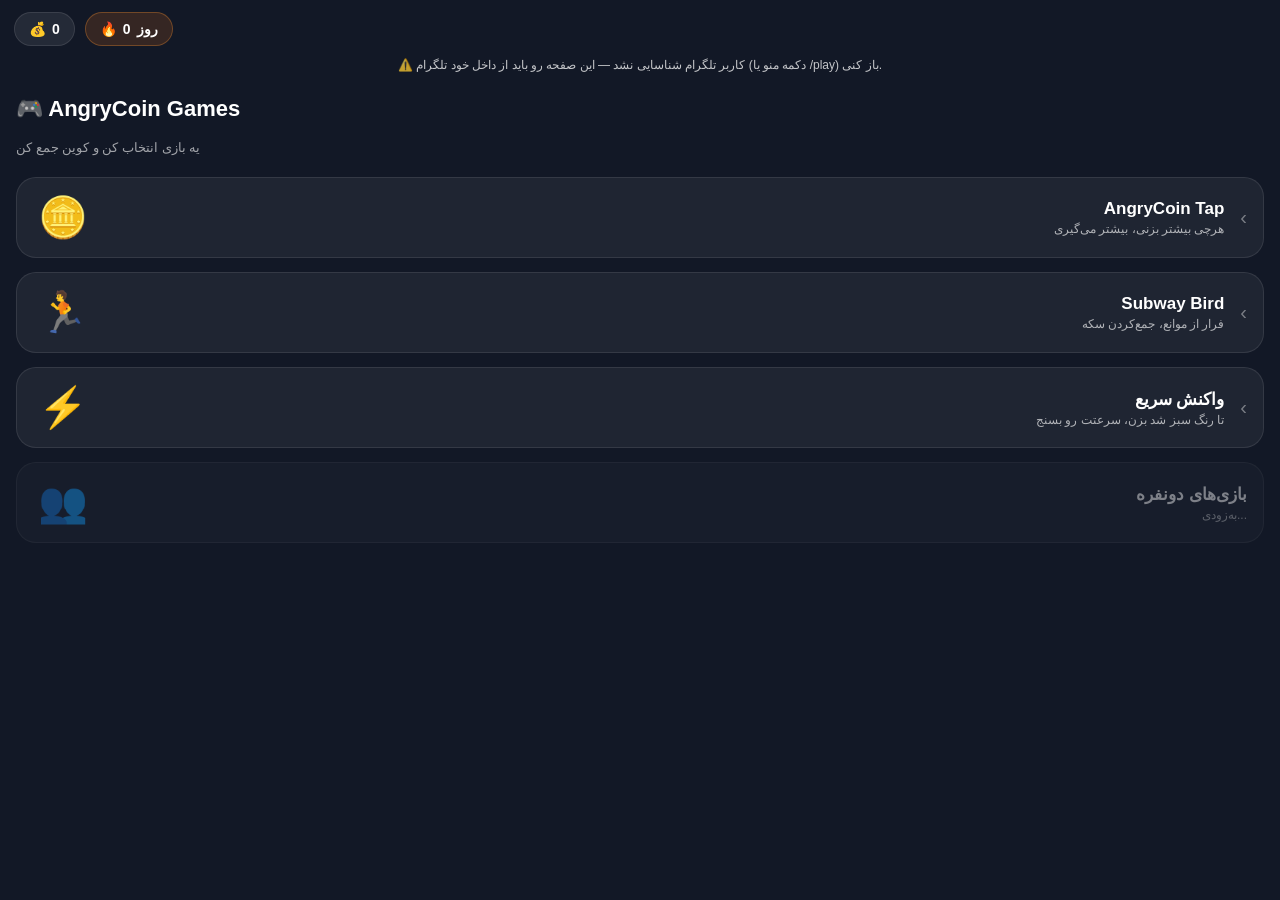
==== commit c5023cfa: "Update index.html" ====
--- a/webapp/index.html
+++ b/webapp/index.html
@@ -3,7 +3,7 @@
 <head>
 <meta charset="UTF-8">
 <meta name="viewport" content="width=device-width,initial-scale=1,user-scalable=no">
-<title>AngryCoin Tap</title>
+<title>AngryCoin Games</title>
 
 <script src="https://telegram.org/js/telegram-web-app.js"></script>
 
@@ -23,24 +23,35 @@
     font-family:Arial,sans-serif;
     background:#121826;
     touch-action:manipulation;
+    color:white;
 }
 
 body{
     display:flex;
     flex-direction:column;
-    color:white;
 }
 
 /* =========================
-   TOP BAR
+   TOP BAR (shared, always visible)
 ========================= */
 
 #topbar{
     display:flex;
-    justify-content:space-between;
     align-items:center;
-    padding:14px 16px;
     gap:10px;
+    padding:12px 14px;
+    flex-shrink:0;
+}
+
+#backBtn{
+    display:none;
+    border:none;
+    background:rgba(255,255,255,.08);
+    color:white;
+    width:36px;
+    height:36px;
+    border-radius:12px;
+    font-size:18px;
 }
 
 .pill{
@@ -51,7 +62,7 @@
     border-radius:999px;
     background:rgba(255,255,255,.08);
     border:1px solid rgba(255,255,255,.1);
-    font-size:15px;
+    font-size:14px;
     font-weight:bold;
 }
 
@@ -60,8 +71,10 @@
     border-color:rgba(255,150,50,.3);
 }
 
+#topbar .spacer{ flex:1 }
+
 /* =========================
-   STATUS BAR
+   STATUS
 ========================= */
 
 #status{
@@ -69,92 +82,171 @@
     font-size:12px;
     min-height:16px;
     opacity:.75;
-    padding:0 16px;
+    padding:0 16px 8px;
+    flex-shrink:0;
 }
 
 /* =========================
-   MAIN
+   SCREENS
 ========================= */
 
-#main{
+#screens{
+    flex:1;
+    position:relative;
+    overflow:hidden;
+}
+
+.screen{
+    position:absolute;
+    inset:0;
+    display:none;
+    flex-direction:column;
+}
+
+.screen.active{
+    display:flex;
+}
+
+/* =========================
+   MENU
+========================= */
+
+#screen-menu{
+    padding:10px 16px 16px;
+    align-items:stretch;
+    justify-content:flex-start;
+    gap:14px;
+    overflow-y:auto;
+}
+
+#menuTitle{
+    font-size:22px;
+    font-weight:900;
+    margin:6px 0 4px;
+}
+
+#menuSubtitle{
+    font-size:13px;
+    opacity:.6;
+    margin-bottom:8px;
+}
+
+.gameCard{
+    display:flex;
+    align-items:center;
+    gap:16px;
+    padding:16px;
+    border-radius:20px;
+    background:rgba(255,255,255,.06);
+    border:1px solid rgba(255,255,255,.09);
+    text-align:right;
+}
+
+.gameCard .emoji{
+    font-size:40px;
+    width:60px;
+    text-align:center;
+    flex-shrink:0;
+}
+
+.gameCard .info{
+    flex:1;
+}
+
+.gameCard .title{
+    font-size:17px;
+    font-weight:bold;
+    margin-bottom:3px;
+}
+
+.gameCard .desc{
+    font-size:12px;
+    opacity:.65;
+}
+
+.gameCard .arrow{
+    font-size:20px;
+    opacity:.4;
+}
+
+.gameCard:active{
+    background:rgba(255,255,255,.1);
+}
+
+.comingSoonCard{
+    opacity:.45;
+}
+
+/* =========================
+   GENERIC BACK-ENABLED SCREEN HEADER SPACING
+========================= */
+
+.gameScreenBody{
     flex:1;
     display:flex;
     flex-direction:column;
     align-items:center;
     justify-content:center;
     position:relative;
-}
-
-#coinCount{
-    font-size:46px;
+    overflow:hidden;
+}
+
+/* =========================================================
+   TAP GAME
+========================================================= */
+
+#tap-coinCount{
+    font-size:44px;
     font-weight:900;
-    margin-bottom:6px;
+    margin-bottom:4px;
     display:flex;
     align-items:center;
     gap:8px;
 }
 
-#coinCountLabel{
-    font-size:13px;
+#tap-coinLabel{
+    font-size:12px;
     opacity:.6;
-    margin-bottom:26px;
-}
-
-/* =========================
-   TAP BUTTON
-========================= */
-
-#tapZone{
+    margin-bottom:24px;
+}
+
+#tap-zone{
     position:relative;
-    width:min(64vw,260px);
-    height:min(64vw,260px);
-}
-
-#tapBtn{
+    width:min(60vw,240px);
+    height:min(60vw,240px);
+}
+
+#tap-btn{
     width:100%;
     height:100%;
     border-radius:50%;
     border:none;
-    cursor:pointer;
 
     background:
-        radial-gradient(
-            circle at 32% 25%,
-            #ff8a8a 0 8%,
-            #f33 25%,
-            #c40000 75%,
-            #7a0000 100%
-        );
+        radial-gradient(circle at 32% 25%,#ff8a8a 0 8%,#f33 25%,#c40000 75%,#7a0000 100%);
 
     box-shadow:
         0 18px 40px rgba(255,30,30,.35),
         inset -10px -12px 20px rgba(0,0,0,.3),
         inset 8px 6px 16px rgba(255,255,255,.25);
 
-    font-size:64px;
-
+    font-size:60px;
     transition:transform .08s ease;
 }
 
-#tapBtn:active{
-    transform:scale(.93);
-}
-
-#tapZone.pulse #tapBtn{
-    animation:pulse .5s ease;
-}
-
-@keyframes pulse{
+#tap-btn:active{ transform:scale(.93); }
+
+#tap-zone.pulse #tap-btn{ animation:tapPulse .5s ease; }
+
+@keyframes tapPulse{
     0%{box-shadow:0 18px 40px rgba(255,30,30,.35),inset -10px -12px 20px rgba(0,0,0,.3),inset 8px 6px 16px rgba(255,255,255,.25);}
     50%{box-shadow:0 18px 55px rgba(255,80,80,.6),inset -10px -12px 20px rgba(0,0,0,.3),inset 8px 6px 16px rgba(255,255,255,.35);}
     100%{box-shadow:0 18px 40px rgba(255,30,30,.35),inset -10px -12px 20px rgba(0,0,0,.3),inset 8px 6px 16px rgba(255,255,255,.25);}
 }
 
-/* floating +1 */
-
 .floatup{
     position:absolute;
-    font-size:20px;
+    font-size:18px;
     font-weight:bold;
     color:#ffd23f;
     pointer-events:none;
@@ -162,82 +254,389 @@
 }
 
 @keyframes floatUp{
-    from{
-        transform:translateY(0);
-        opacity:1;
-    }
-    to{
-        transform:translateY(-70px);
-        opacity:0;
-    }
-}
-
-/* =========================
-   BOTTOM NAV (future games)
-========================= */
-
-#bottomNav{
+    from{ transform:translateY(0); opacity:1; }
+    to{ transform:translateY(-70px); opacity:0; }
+}
+
+/* =========================================================
+   REACTION GAME
+========================================================= */
+
+#reaction-box{
+    width:80%;
+    max-width:320px;
+    height:220px;
+    border-radius:24px;
     display:flex;
-    border-top:1px solid rgba(255,255,255,.08);
-}
-
-.navBtn{
+    align-items:center;
+    justify-content:center;
+    flex-direction:column;
+    gap:10px;
+    font-size:18px;
+    font-weight:bold;
+    text-align:center;
+    padding:20px;
+    background:rgba(255,255,255,.06);
+    border:2px solid rgba(255,255,255,.1);
+    transition:background .1s;
+}
+
+#reaction-box.wait{
+    background:rgba(255,60,60,.18);
+    border-color:rgba(255,80,80,.3);
+}
+
+#reaction-box.go{
+    background:rgba(50,200,90,.35);
+    border-color:rgba(80,230,120,.5);
+}
+
+#reaction-result{
+    font-size:14px;
+    opacity:.8;
+    min-height:20px;
+}
+
+#reaction-best{
+    font-size:12px;
+    opacity:.55;
+}
+
+#reaction-startBtn{
+    margin-top:18px;
+    border:none;
+    padding:13px 34px;
+    border-radius:15px;
+    background:#e31b23;
+    color:white;
+    font-size:16px;
+    font-weight:bold;
+    box-shadow:0 7px 18px rgba(0,0,0,.35);
+}
+
+#reaction-startBtn:active{ transform:scale(.95); }
+
+/* =========================================================
+   SUBWAY BIRD (kept close to the original standalone build)
+========================================================= */
+
+#screen-subway .gameScreenBody{
+    padding:0;
+}
+
+#game{
+    position:relative;
+    width:min(92vw,480px);
+    height:min(88%,700px);
+    overflow:hidden;
+    border-radius:28px;
+    background:#171b23;
+    box-shadow:0 20px 60px rgba(0,0,0,.65),inset 0 0 0 2px rgba(255,255,255,.08);
+}
+
+#sky{
+    position:absolute;
+    inset:0 0 45% 0;
+    background:
+        radial-gradient(circle at 20% 25%,rgba(255,255,255,.9) 0 2px,transparent 3px),
+        radial-gradient(circle at 75% 18%,rgba(255,255,255,.7) 0 1px,transparent 2px),
+        linear-gradient(to bottom,#151a29 0%,#242d46 55%,#3c465d 100%);
+}
+
+#moon{
+    position:absolute;width:60px;height:60px;right:30px;top:22px;border-radius:50%;
+    background:#f4f1d0;
+    box-shadow:0 0 25px rgba(255,245,180,.35),0 0 70px rgba(255,245,180,.12);
+}
+
+#city{
+    position:absolute;left:0;right:0;bottom:0;height:45%;
+    display:flex;align-items:flex-end;gap:4px;padding:0 5px;
+}
+
+.building{
     flex:1;
-    padding:14px 6px;
+    background:
+        repeating-linear-gradient(to bottom,rgba(255,255,255,.12) 0 7px,transparent 7px 17px),
+        #202532;
+    border-radius:3px 3px 0 0;
+}
+
+#road{
+    position:absolute;left:0;right:0;top:29%;bottom:0;overflow:hidden;
+    background:linear-gradient(90deg,#16191f 0%,#252a32 16%,#30353e 50%,#252a32 84%,#16191f 100%);
+    box-shadow:inset 15px 0 20px rgba(0,0,0,.25),inset -15px 0 20px rgba(0,0,0,.25);
+}
+
+.lane-line{
+    position:absolute;top:-100%;bottom:-100%;width:4px;
+    background:repeating-linear-gradient(to bottom,rgba(255,255,255,.55) 0 32px,transparent 32px 70px);
+    animation:roadMove .7s linear infinite;
+}
+
+.line1{ left:33.33%; }
+.line2{ left:66.66%; }
+
+@keyframes roadMove{ from{transform:translateY(0)} to{transform:translateY(70px)} }
+
+.edge{ position:absolute;top:0;bottom:0;width:7px;background:linear-gradient(to bottom,#777,#ddd 50%,#777);opacity:.45; }
+.edge.left{left:0} .edge.right{right:0}
+
+#hud{
+    position:absolute;z-index:20;top:12px;left:12px;right:12px;
+    display:flex;justify-content:space-between;align-items:center;gap:10px;
+}
+
+.hud-box{
+    min-width:95px;padding:8px 12px;border-radius:16px;
+    background:rgba(10,12,18,.62);border:1px solid rgba(255,255,255,.1);
     text-align:center;
-    font-size:12px;
-    color:rgba(255,255,255,.55);
-    background:none;
-    border:none;
-}
-
-.navBtn.active{
-    color:white;
-    font-weight:bold;
-}
-
-.navBtn .icon{
-    font-size:20px;
-    display:block;
-    margin-bottom:3px;
-}
+}
+
+.hud-label{ font-size:9px;opacity:.55;margin-bottom:2px; }
+.hud-value{ font-size:18px;font-weight:bold; }
+
+#player{
+    position:absolute;z-index:10;width:58px;height:58px;border-radius:50%;
+    background:radial-gradient(circle at 32% 25%,#ff7777 0 8%,#f22 25%,#bd0000 75%,#750000 100%);
+    box-shadow:0 10px 18px rgba(0,0,0,.45),inset -7px -8px 12px rgba(0,0,0,.25),inset 5px 4px 10px rgba(255,255,255,.2);
+    transition:left .14s cubic-bezier(.2,.9,.3,1),transform .12s ease;
+}
+
+.eye{ position:absolute;width:16px;height:19px;top:13px;border-radius:50%;background:white;border:2px solid #111;overflow:hidden; }
+.eye.left{ left:11px; } .eye.right{ right:11px; }
+.eye::after{ content:"";position:absolute;width:6px;height:8px;background:#111;border-radius:50%;left:5px;top:5px; }
+
+.brow{ position:absolute;width:18px;height:4px;top:7px;background:#111;border-radius:5px; }
+.brow.left{ left:9px;transform:rotate(-12deg); }
+.brow.right{ right:9px;transform:rotate(12deg); }
+
+.beak{
+    position:absolute;width:0;height:0;left:50%;top:34px;transform:translateX(-50%);
+    border-left:11px solid transparent;border-right:11px solid transparent;border-top:17px solid #ffb300;
+}
+
+.coin{
+    position:absolute;z-index:7;width:34px;height:34px;border-radius:50%;
+    background:radial-gradient(circle at 35% 30%,#fff 0 7%,#eee 8% 18%,#bbb 19% 100%);
+    border:3px solid #888;
+    animation:coinSpin .65s linear infinite,coinGlow 1s ease-in-out infinite alternate;
+}
+
+.coin::after{ content:"🪙";position:absolute;inset:0;display:flex;align-items:center;justify-content:center;font-size:15px;filter:grayscale(1); }
+
+@keyframes coinSpin{ 0%{transform:rotateY(0deg)} 100%{transform:rotateY(360deg)} }
+@keyframes coinGlow{ from{filter:brightness(.9)} to{filter:brightness(1.25)} }
+
+.obstacle{
+    position:absolute;z-index:7;width:48px;height:48px;border-radius:12px;
+    background:linear-gradient(135deg,#fafafa,#bfc3ca 45%,#666b73 100%);
+    border:3px solid #444;
+}
+
+.obstacle::before{
+    content:"";position:absolute;left:7px;right:7px;top:9px;height:5px;border-radius:4px;background:#777;
+    box-shadow:0 12px #777,0 24px #777;
+}
+
+.speed-line{
+    position:absolute;z-index:3;width:2px;height:40px;background:rgba(255,255,255,.15);
+    animation:speedLine .5s linear infinite;
+}
+
+@keyframes speedLine{
+    from{transform:translateY(-100px);opacity:0}
+    20%{opacity:1}
+    to{transform:translateY(700px);opacity:0}
+}
+
+#gameOver{
+    position:absolute;z-index:100;inset:0;display:none;align-items:center;justify-content:center;
+    background:rgba(4,6,10,.72);backdrop-filter:blur(9px);
+}
+
+.gameover-card{
+    width:82%;padding:26px 18px;border-radius:25px;text-align:center;
+    background:linear-gradient(145deg,rgba(255,255,255,.12),rgba(255,255,255,.04));
+    border:1px solid rgba(255,255,255,.15);
+}
+
+.gameover-title{ font-size:30px;font-weight:900;margin-bottom:10px; }
+.gameover-score{ font-size:20px;margin-bottom:6px; }
+.gameover-reward{ font-size:15px;opacity:.8;margin-bottom:8px; }
+.gameover-status{ font-size:13px;min-height:18px;margin-bottom:12px;opacity:.9; }
+
+#restart{
+    border:none;padding:12px 28px;border-radius:15px;background:#e31b23;color:white;
+    font-size:16px;font-weight:bold;
+}
+
+#restart:active{ transform:scale(.94); }
+
+#controls{
+    position:absolute;z-index:30;left:0;right:0;bottom:14px;
+    display:flex;justify-content:center;gap:30px;pointer-events:none;
+}
+
+.control{
+    pointer-events:auto;width:60px;height:60px;border-radius:20px;
+    border:1px solid rgba(255,255,255,.18);background:rgba(15,17,22,.72);
+    color:white;font-size:26px;
+}
+
+.control:active{ transform:scale(.9); background:rgba(255,255,255,.15); }
+
+#flash{ position:absolute;z-index:90;inset:0;pointer-events:none;background:white;opacity:0; }
+.flash{ animation:sbFlash .25s ease; }
+@keyframes sbFlash{ 0%{opacity:.8} 100%{opacity:0} }
 </style>
 </head>
 
 <body>
 
 <div id="topbar">
-    <div class="pill" id="walletPill">💰 <span id="walletValue">0</span></div>
+    <button id="backBtn">◀</button>
+    <div class="pill">💰 <span id="walletValue">0</span></div>
     <div class="pill" id="streakPill">🔥 <span id="streakValue">0</span> روز</div>
+    <div class="spacer"></div>
 </div>
 
 <div id="status"></div>
 
-<div id="main">
-
-    <div id="coinCount">🪙 <span id="sessionCoins">0</span></div>
-    <div id="coinCountLabel">سکه‌ی این نشست (هنوز ذخیره نشده)</div>
-
-    <div id="tapZone">
-        <button id="tapBtn">😠</button>
+<div id="screens">
+
+    <!-- ============ MENU ============ -->
+    <div class="screen active" id="screen-menu">
+
+        <div id="menuTitle">🎮 AngryCoin Games</div>
+        <div id="menuSubtitle">یه بازی انتخاب کن و کوین جمع کن</div>
+
+        <div class="gameCard" data-game="tap">
+            <div class="emoji">🪙</div>
+            <div class="info">
+                <div class="title">AngryCoin Tap</div>
+                <div class="desc">هرچی بیشتر بزنی، بیشتر می‌گیری</div>
+            </div>
+            <div class="arrow">‹</div>
+        </div>
+
+        <div class="gameCard" data-game="subway">
+            <div class="emoji">🏃</div>
+            <div class="info">
+                <div class="title">Subway Bird</div>
+                <div class="desc">فرار از موانع، جمع‌کردن سکه</div>
+            </div>
+            <div class="arrow">‹</div>
+        </div>
+
+        <div class="gameCard" data-game="reaction">
+            <div class="emoji">⚡</div>
+            <div class="info">
+                <div class="title">واکنش سریع</div>
+                <div class="desc">تا رنگ سبز شد بزن، سرعتت رو بسنج</div>
+            </div>
+            <div class="arrow">‹</div>
+        </div>
+
+        <div class="gameCard comingSoonCard">
+            <div class="emoji">👥</div>
+            <div class="info">
+                <div class="title">بازی‌های دونفره</div>
+                <div class="desc">به‌زودی...</div>
+            </div>
+        </div>
+
     </div>
 
-</div>
-
-<div id="bottomNav">
-    <button class="navBtn active">
-        <span class="icon">🪙</span>
-        ضربه‌ای
-    </button>
-    <button class="navBtn" id="subwayBirdNav">
-        <span class="icon">🏃</span>
-        Subway Bird
-    </button>
+    <!-- ============ TAP GAME ============ -->
+    <div class="screen" id="screen-tap">
+        <div class="gameScreenBody">
+            <div id="tap-coinCount">🪙 <span id="tap-sessionCoins">0</span></div>
+            <div id="tap-coinLabel">سکه‌ی این نشست</div>
+            <div id="tap-zone">
+                <button id="tap-btn">😠</button>
+            </div>
+        </div>
+    </div>
+
+    <!-- ============ REACTION GAME ============ -->
+    <div class="screen" id="screen-reaction">
+        <div class="gameScreenBody">
+            <div id="reaction-box" class="idle">
+                <div id="reaction-message">آماده‌ای؟</div>
+            </div>
+            <div id="reaction-result"></div>
+            <div id="reaction-best">بهترین زمانت: --</div>
+            <button id="reaction-startBtn">▶ شروع</button>
+        </div>
+    </div>
+
+    <!-- ============ SUBWAY BIRD ============ -->
+    <div class="screen" id="screen-subway">
+        <div class="gameScreenBody">
+
+            <div id="game">
+
+                <div id="sky">
+                    <div id="moon"></div>
+                    <div id="city"></div>
+                </div>
+
+                <div id="road">
+                    <div class="lane-line line1"></div>
+                    <div class="lane-line line2"></div>
+                    <div class="edge left"></div>
+                    <div class="edge right"></div>
+                </div>
+
+                <div id="hud">
+                    <div class="hud-box">
+                        <div class="hud-label">امتیاز</div>
+                        <div class="hud-value" id="sb-score">0</div>
+                    </div>
+                    <div class="hud-box">
+                        <div class="hud-label">رکورد</div>
+                        <div class="hud-value" id="sb-best">0</div>
+                    </div>
+                </div>
+
+                <div id="player">
+                    <div class="brow left"></div>
+                    <div class="brow right"></div>
+                    <div class="eye left"></div>
+                    <div class="eye right"></div>
+                    <div class="beak"></div>
+                </div>
+
+                <div id="objects"></div>
+
+                <div id="controls">
+                    <button class="control" id="sb-leftBtn">◀</button>
+                    <button class="control" id="sb-rightBtn">▶</button>
+                </div>
+
+                <div id="flash"></div>
+
+                <div id="gameOver">
+                    <div class="gameover-card">
+                        <div class="gameover-title">💥 Game Over</div>
+                        <div class="gameover-score">امتیاز: <b id="sb-finalScore">0</b></div>
+                        <div class="gameover-reward">🪙 جایزه: <b id="sb-reward">0</b> کوین</div>
+                        <div class="gameover-status" id="sb-scoreStatus"></div>
+                        <button id="sb-restart">🔄 دوباره بازی کن</button>
+                    </div>
+                </div>
+
+            </div>
+
+        </div>
+    </div>
+
 </div>
 
 <script>
 /* =========================================================
-   TELEGRAM
+   SHARED: Telegram, wallet, streak, screen switching
 ========================================================= */
 
 const tg = window.Telegram?.WebApp;
@@ -247,256 +646,732 @@
     tg.expand();
 }
 
-const user = tg?.initDataUnsafe?.user;
-const userId = user?.id || 0;
-const userName = user ? (user.first_name || user.username || "Player") : "Player";
-
-/* =========================================================
-   CONFIG
-========================================================= */
+const HUB_USER = tg?.initDataUnsafe?.user;
+const HUB_USER_ID = HUB_USER?.id || 0;
+const HUB_USER_NAME = HUB_USER
+    ? (HUB_USER.first_name || HUB_USER.username || "Player")
+    : "Player";
 
 const BOT_API_URL = "https://fwlkhy.onrender.com";
-
-// After this many un-saved taps, flush them to the server.
-const BATCH_SIZE = 20;
-
-// Also flush automatically at least this often (ms), so coins
-// aren't stuck in limbo if you stop tapping mid-batch.
-const FLUSH_INTERVAL_MS = 5000;
-
-const SUBWAY_BIRD_URL = "https://t-pk89.onrender.com";
-
-/* =========================================================
-   ELEMENTS
-========================================================= */
 
 const statusEl = document.getElementById("status");
 const walletValueEl = document.getElementById("walletValue");
 const streakValueEl = document.getElementById("streakValue");
-const sessionCoinsEl = document.getElementById("sessionCoins");
-const tapBtn = document.getElementById("tapBtn");
-const tapZone = document.getElementById("tapZone");
-const subwayBirdNav = document.getElementById("subwayBirdNav");
+const backBtn = document.getElementById("backBtn");
+
+let hubWalletCoins = 0;
+
+function setStatus(text){
+    statusEl.textContent = text;
+}
+
+function updateWalletDisplay(){
+    walletValueEl.textContent = hubWalletCoins;
+}
+
+function addCoinsLocally(amount){
+    hubWalletCoins += amount;
+    updateWalletDisplay();
+}
+
+async function initWallet(){
+
+    if(!HUB_USER_ID){
+        setStatus(
+            "⚠️ کاربر تلگرام شناسایی نشد — این صفحه رو باید از داخل " +
+            "خود تلگرام (دکمه منو یا /play) باز کنی."
+        );
+        return;
+    }
+
+    setStatus("در حال اتصال...");
+
+    try{
+
+        const balRes = await fetch(`${BOT_API_URL}/balance?user_id=${HUB_USER_ID}`);
+        const balData = await balRes.json();
+
+        if(balData.ok){
+            hubWalletCoins = balData.coins;
+            updateWalletDisplay();
+            streakValueEl.textContent = balData.streak || 0;
+        }
+
+        const checkRes = await fetch(`${BOT_API_URL}/checkin`, {
+            method:"POST",
+            headers:{"Content-Type":"application/json"},
+            body:JSON.stringify({user_id:HUB_USER_ID, name:HUB_USER_NAME})
+        });
+
+        const checkData = await checkRes.json();
+
+        if(checkData.ok){
+
+            streakValueEl.textContent = checkData.streak;
+
+            if(checkData.bonus_awarded > 0){
+
+                addCoinsLocally(checkData.bonus_awarded);
+
+                setStatus(
+                    `🔥 استریک ${checkData.streak} روزه! ` +
+                    `+${checkData.bonus_awarded} کوین جایزه‌ی امروز`
+                );
+
+            }else{
+
+                setStatus("");
+            }
+        }
+
+    }catch(err){
+
+        setStatus("❌ اتصال به سرور برقرار نشد (شبکه یا CORS).");
+        console.error("initWallet error:", err);
+    }
+}
 
 /* =========================================================
-   STATE
+   SCREEN SWITCHING
 ========================================================= */
 
-let walletCoins = 0;      // last known server-confirmed balance
-let sessionCoins = 0;     // taps this session (may include unsaved)
-let pendingTaps = 0;      // taps not yet sent to the server
-let sending = false;
-
+let currentScreen = "menu";
+
+function showScreen(name){
+
+    document.querySelectorAll(".screen").forEach(el=>el.classList.remove("active"));
+    document.getElementById("screen-" + name).classList.add("active");
+
+    backBtn.style.display = (name === "menu") ? "none" : "flex";
+    backBtn.style.alignItems = "center";
+    backBtn.style.justifyContent = "center";
+
+    // stop whichever game we're leaving
+    if(currentScreen === "tap" && window.TapGame) window.TapGame.stop();
+    if(currentScreen === "reaction" && window.ReactionGame) window.ReactionGame.stop();
+    if(currentScreen === "subway" && window.SubwayBird) window.SubwayBird.stop();
+
+    currentScreen = name;
+
+    // start the one we're entering
+    if(name === "tap" && window.TapGame) window.TapGame.start();
+    if(name === "reaction" && window.ReactionGame) window.ReactionGame.start();
+    if(name === "subway" && window.SubwayBird) window.SubwayBird.start();
+}
+
+backBtn.addEventListener("click", ()=>showScreen("menu"));
+
+document.querySelectorAll(".gameCard[data-game]").forEach(card=>{
+    card.addEventListener("click", ()=>{
+        showScreen(card.dataset.game);
+    });
+});
+
+window.addEventListener("load", initWallet);
+</script>
+
+<script>
 /* =========================================================
-   STARTUP CHECKS
+   TAP GAME MODULE
 ========================================================= */
-
-if(!userId){
-
-    statusEl.textContent =
-        "⚠️ کاربر تلگرام شناسایی نشد — این بازی رو باید از داخل " +
-        "خود تلگرام (دکمه منو یا /play) باز کنی.";
-
-    tapBtn.disabled = true;
-    tapBtn.style.opacity = ".4";
-
-}else{
-
-    init();
-}
-
-async function init(){
-
-    statusEl.textContent = "در حال اتصال...";
-
-    try{
-
-        const balanceRes = await fetch(
-            `${BOT_API_URL}/balance?user_id=${userId}`
-        );
-
-        const balanceData = await balanceRes.json();
-
-        if(balanceData.ok){
-            walletCoins = balanceData.coins;
-            walletValueEl.textContent = walletCoins;
-            streakValueEl.textContent = balanceData.streak || 0;
-        }
-
-        const checkinRes = await fetch(
-            `${BOT_API_URL}/checkin`,
-            {
+(function(){
+
+    const BATCH_SIZE = 20;
+    const FLUSH_INTERVAL_MS = 5000;
+
+    const sessionCoinsEl = document.getElementById("tap-sessionCoins");
+    const tapBtn = document.getElementById("tap-btn");
+    const tapZone = document.getElementById("tap-zone");
+
+    let sessionCoins = 0;
+    let pendingTaps = 0;
+    let sending = false;
+    let flushTimer = null;
+
+    function onTap(e){
+
+        if(!HUB_USER_ID) return;
+
+        e.preventDefault();
+
+        sessionCoins++;
+        pendingTaps++;
+        sessionCoinsEl.textContent = sessionCoins;
+
+        tapZone.classList.remove("pulse");
+        void tapZone.offsetWidth;
+        tapZone.classList.add("pulse");
+
+        spawnFloatingPlusOne(e);
+
+        if(pendingTaps >= BATCH_SIZE) flushTaps();
+    }
+
+    function spawnFloatingPlusOne(e){
+
+        const rect = tapZone.getBoundingClientRect();
+        const x = (e.clientX ?? rect.left + rect.width/2) - rect.left;
+        const y = (e.clientY ?? rect.top + rect.height/2) - rect.top;
+
+        const el = document.createElement("div");
+        el.className = "floatup";
+        el.textContent = "+1";
+        el.style.left = x + "px";
+        el.style.top = y + "px";
+
+        tapZone.appendChild(el);
+        setTimeout(()=>el.remove(), 800);
+    }
+
+    async function flushTaps(){
+
+        if(sending || pendingTaps <= 0 || !HUB_USER_ID) return;
+
+        const taps = pendingTaps;
+        pendingTaps = 0;
+        sending = true;
+
+        try{
+
+            const res = await fetch(`${BOT_API_URL}/tap`, {
                 method:"POST",
                 headers:{"Content-Type":"application/json"},
-                body:JSON.stringify({user_id:userId, name:userName})
+                body:JSON.stringify({user_id:HUB_USER_ID, name:HUB_USER_NAME, taps})
+            });
+
+            const data = await res.json();
+
+            if(data.ok){
+                hubWalletCoins = data.coins;
+                updateWalletDisplay();
+                setStatus("");
+            }else{
+                pendingTaps += taps;
+                setStatus(`❌ ذخیره نشد: ${data.error || res.status}`);
             }
-        );
-
-        const checkinData = await checkinRes.json();
-
-        if(checkinData.ok){
-
-            streakValueEl.textContent = checkinData.streak;
-
-            if(checkinData.bonus_awarded > 0){
-
-                walletCoins += checkinData.bonus_awarded;
-                walletValueEl.textContent = walletCoins;
-
-                statusEl.textContent =
-                    `🔥 استریک ${checkinData.streak} روزه! ` +
-                    `+${checkinData.bonus_awarded} کوین جایزه‌ی امروز`;
+
+        }catch(err){
+
+            pendingTaps += taps;
+            setStatus("❌ اتصال قطع شد، دوباره تلاش می‌کنم...");
+            console.error("tap flush error:", err);
+
+        }finally{
+
+            sending = false;
+        }
+    }
+
+    document.addEventListener("visibilitychange", ()=>{
+        if(document.visibilityState === "hidden") flushTaps();
+    });
+
+    window.addEventListener("pagehide", flushTaps);
+
+    window.TapGame = {
+
+        start(){
+
+            if(!HUB_USER_ID){
+                tapBtn.disabled = true;
+                tapBtn.style.opacity = ".4";
+            }
+
+            tapBtn.addEventListener("pointerdown", onTap);
+            flushTimer = setInterval(flushTaps, FLUSH_INTERVAL_MS);
+        },
+
+        stop(){
+
+            tapBtn.removeEventListener("pointerdown", onTap);
+            clearInterval(flushTimer);
+            flushTaps();
+        }
+    };
+
+})();
+</script>
+
+<script>
+/* =========================================================
+   REACTION GAME MODULE
+========================================================= */
+(function(){
+
+    const box = document.getElementById("reaction-box");
+    const message = document.getElementById("reaction-message");
+    const resultEl = document.getElementById("reaction-result");
+    const bestEl = document.getElementById("reaction-best");
+    const startBtn = document.getElementById("reaction-startBtn");
+
+    let state = "idle"; // idle | waiting | go
+    let waitTimer = null;
+    let goTime = 0;
+
+    let best = Number(localStorage.getItem("angrycoin_reaction_best") || 0);
+
+    function updateBestDisplay(){
+        bestEl.textContent = best
+            ? `بهترین زمانت: ${best} میلی‌ثانیه`
+            : "بهترین زمانت: --";
+    }
+
+    updateBestDisplay();
+
+    function startRound(){
+
+        clearTimeout(waitTimer);
+
+        state = "waiting";
+
+        box.className = "wait";
+        message.textContent = "صبر کن... 🔴";
+        resultEl.textContent = "";
+        startBtn.style.display = "none";
+
+        const delay = 1200 + Math.random() * 2500;
+
+        waitTimer = setTimeout(()=>{
+            state = "go";
+            box.className = "go";
+            message.textContent = "بزن! 🟢";
+            goTime = performance.now();
+        }, delay);
+    }
+
+    async function onBoxTap(){
+
+        if(state === "idle") return;
+
+        if(state === "waiting"){
+
+            // false start
+            clearTimeout(waitTimer);
+            state = "idle";
+            box.className = "";
+            message.textContent = "زودتر از موعد! 😅";
+            resultEl.textContent = "دوباره امتحان کن";
+            startBtn.style.display = "block";
+            startBtn.textContent = "🔁 دوباره";
+            return;
+        }
+
+        if(state === "go"){
+
+            const reactionMs = Math.round(performance.now() - goTime);
+
+            state = "idle";
+            box.className = "";
+            message.textContent = `${reactionMs} میلی‌ثانیه`;
+
+            let reward = 0;
+
+            if(reactionMs < 250) reward = 5;
+            else if(reactionMs < 400) reward = 3;
+            else if(reactionMs < 600) reward = 1;
+
+            if(!best || reactionMs < best){
+                best = reactionMs;
+                localStorage.setItem("angrycoin_reaction_best", best);
+                updateBestDisplay();
+            }
+
+            if(reward > 0){
+
+                resultEl.textContent = `⏳ در حال ثبت +${reward} کوین...`;
+                await sendReward(reward);
+                resultEl.textContent = `🪙 +${reward} کوین گرفتی!`;
 
             }else{
 
-                statusEl.textContent = "✅ متصل شد";
-
-                setTimeout(()=>{
-                    if(statusEl.textContent === "✅ متصل شد")
-                        statusEl.textContent = "";
-                }, 2000);
+                resultEl.textContent = "یکم آهسته بود، دوباره امتحان کن";
             }
-        }
-
-    }catch(err){
-
-        statusEl.textContent =
-            "❌ اتصال به سرور برقرار نشد (شبکه یا CORS).";
-
-        console.error("init error:", err);
-    }
-}
-
+
+            startBtn.style.display = "block";
+            startBtn.textContent = "🔁 دوباره";
+        }
+    }
+
+    async function sendReward(amount){
+
+        if(!HUB_USER_ID){
+            resultEl.textContent = "⚠️ کاربر تلگرام شناسایی نشد";
+            return;
+        }
+
+        try{
+
+            const res = await fetch(`${BOT_API_URL}/tap`, {
+                method:"POST",
+                headers:{"Content-Type":"application/json"},
+                body:JSON.stringify({user_id:HUB_USER_ID, name:HUB_USER_NAME, taps:amount})
+            });
+
+            const data = await res.json();
+
+            if(data.ok){
+                hubWalletCoins = data.coins;
+                updateWalletDisplay();
+            }else{
+                resultEl.textContent = `❌ ذخیره نشد: ${data.error || res.status}`;
+            }
+
+        }catch(err){
+
+            resultEl.textContent = "❌ اتصال قطع شد";
+            console.error("reaction reward error:", err);
+        }
+    }
+
+    box.addEventListener("pointerdown", onBoxTap);
+    startBtn.addEventListener("click", startRound);
+
+    window.ReactionGame = {
+
+        start(){
+            state = "idle";
+            box.className = "";
+            message.textContent = "آماده‌ای؟";
+            resultEl.textContent = "";
+            startBtn.style.display = "block";
+            startBtn.textContent = "▶ شروع";
+        },
+
+        stop(){
+            clearTimeout(waitTimer);
+            state = "idle";
+        }
+    };
+
+})();
+</script>
+
+<script>
 /* =========================================================
-   TAP
+   SUBWAY BIRD MODULE (same game logic as the standalone build)
 ========================================================= */
-
-tapBtn.addEventListener("pointerdown", e=>{
-
-    if(!userId) return;
-
-    e.preventDefault();
-
-    sessionCoins++;
-    pendingTaps++;
-
-    sessionCoinsEl.textContent = sessionCoins;
-
-    tapZone.classList.remove("pulse");
-    void tapZone.offsetWidth;
-    tapZone.classList.add("pulse");
-
-    spawnFloatingPlusOne(e);
-
-    if(pendingTaps >= BATCH_SIZE){
-        flushTaps();
-    }
-});
-
-function spawnFloatingPlusOne(e){
-
-    const rect = tapZone.getBoundingClientRect();
-
-    const x = (e.clientX ?? rect.left + rect.width/2) - rect.left;
-    const y = (e.clientY ?? rect.top + rect.height/2) - rect.top;
-
-    const el = document.createElement("div");
-
-    el.className = "floatup";
-    el.textContent = "+1";
-    el.style.left = x + "px";
-    el.style.top = y + "px";
-
-    tapZone.appendChild(el);
-
-    setTimeout(()=>el.remove(), 800);
-}
-
-/* =========================================================
-   FLUSH TAPS TO SERVER
-========================================================= */
-
-async function flushTaps(){
-
-    if(sending || pendingTaps <= 0 || !userId)
-        return;
-
-    const tapsToSend = pendingTaps;
-    pendingTaps = 0;
-    sending = true;
-
-    try{
-
-        const res = await fetch(
-            `${BOT_API_URL}/tap`,
-            {
+(function(){
+
+    const GAME_ID = "subway_bird";
+    const COIN_MULTIPLIER = 5;
+
+    const gameEl = document.getElementById("game");
+    const road = document.getElementById("road");
+    const player = document.getElementById("player");
+    const objectsContainer = document.getElementById("objects");
+
+    const scoreEl = document.getElementById("sb-score");
+    const bestEl = document.getElementById("sb-best");
+
+    const gameOverEl = document.getElementById("gameOver");
+    const finalScoreEl = document.getElementById("sb-finalScore");
+    const rewardEl = document.getElementById("sb-reward");
+    const scoreStatusEl = document.getElementById("sb-scoreStatus");
+
+    const leftBtn = document.getElementById("sb-leftBtn");
+    const rightBtn = document.getElementById("sb-rightBtn");
+    const restartBtn = document.getElementById("sb-restart");
+    const flash = document.getElementById("flash");
+
+    let lane = 1;
+    let score = 0;
+    let speed = 5;
+    let running = false;
+    let objects = [];
+    let spawnTimer = null;
+    let animationId = null;
+    let touchStartX = 0;
+    let initialized = false;
+
+    let best = Number(localStorage.getItem("subway_bird_best") || 0);
+    bestEl.textContent = best;
+
+    function createCity(){
+        const city = document.getElementById("city");
+        city.innerHTML = "";
+        for(let i=0;i<24;i++){
+            const b = document.createElement("div");
+            b.className = "building";
+            b.style.height = (30 + Math.random()*65) + "%";
+            city.appendChild(b);
+        }
+    }
+
+    function createSpeedLines(){
+        for(let i=0;i<12;i++){
+            const line = document.createElement("div");
+            line.className = "speed-line";
+            line.style.left = (5 + Math.random()*90) + "%";
+            line.style.animationDelay = (-Math.random()*1.5) + "s";
+            line.style.animationDuration = (.35 + Math.random()*.5) + "s";
+            road.appendChild(line);
+        }
+    }
+
+    function updatePlayer(){
+        const roadWidth = road.clientWidth;
+        const laneWidth = roadWidth / 3;
+        const x = lane * laneWidth + laneWidth/2 - player.offsetWidth/2;
+        player.style.left = x + "px";
+        player.style.bottom = "100px";
+    }
+
+    function moveLeft(){
+        if(!running) return;
+        if(lane > 0){
+            lane--;
+            player.style.transform = "scale(.92) rotate(-5deg)";
+            setTimeout(()=>{ player.style.transform = "scale(1) rotate(0deg)"; },120);
+            updatePlayer();
+        }
+    }
+
+    function moveRight(){
+        if(!running) return;
+        if(lane < 2){
+            lane++;
+            player.style.transform = "scale(.92) rotate(5deg)";
+            setTimeout(()=>{ player.style.transform = "scale(1) rotate(0deg)"; },120);
+            updatePlayer();
+        }
+    }
+
+    leftBtn.addEventListener("pointerdown", e=>{ e.preventDefault(); moveLeft(); });
+    rightBtn.addEventListener("pointerdown", e=>{ e.preventDefault(); moveRight(); });
+
+    document.addEventListener("keydown", e=>{
+        if(currentScreen !== "subway") return;
+        if(e.key === "ArrowLeft") moveLeft();
+        if(e.key === "ArrowRight") moveRight();
+    });
+
+    gameEl.addEventListener("touchstart", e=>{
+        if(!e.touches.length) return;
+        touchStartX = e.touches[0].clientX;
+    },{passive:true});
+
+    gameEl.addEventListener("touchend", e=>{
+        if(!e.changedTouches.length) return;
+        const diff = e.changedTouches[0].clientX - touchStartX;
+        if(Math.abs(diff) < 30) return;
+        if(diff < 0) moveLeft(); else moveRight();
+    },{passive:true});
+
+    function spawnObject(){
+        if(!running) return;
+
+        const laneIndex = Math.floor(Math.random()*3);
+        const isCoin = Math.random() < .65;
+
+        const obj = document.createElement("div");
+        obj.className = isCoin ? "coin" : "obstacle";
+
+        const laneWidth = road.clientWidth / 3;
+        const width = isCoin ? 34 : 48;
+        const x = laneIndex * laneWidth + laneWidth/2 - width/2;
+
+        obj.style.left = x + "px";
+        obj.style.top = "-80px";
+
+        objectsContainer.appendChild(obj);
+
+        objects.push({el:obj, lane:laneIndex, y:-80, type:isCoin?"coin":"obstacle", hit:false});
+    }
+
+    function collision(a,b){
+        const r1 = a.getBoundingClientRect();
+        const r2 = b.getBoundingClientRect();
+        return !(r1.right < r2.left+8 || r1.left > r2.right-8 || r1.bottom < r2.top+8 || r1.top > r2.bottom-8);
+    }
+
+    function playCoinSound(){
+        try{
+            const AudioContext = window.AudioContext || window.webkitAudioContext;
+            const ctx = new AudioContext();
+            const osc = ctx.createOscillator();
+            const gain = ctx.createGain();
+            osc.type = "sine";
+            osc.frequency.setValueAtTime(700, ctx.currentTime);
+            osc.frequency.exponentialRampToValueAtTime(1200, ctx.currentTime + .08);
+            gain.gain.setValueAtTime(.12, ctx.currentTime);
+            gain.gain.exponentialRampToValueAtTime(.001, ctx.currentTime + .15);
+            osc.connect(gain);
+            gain.connect(ctx.destination);
+            osc.start();
+            osc.stop(ctx.currentTime + .15);
+        }catch(e){}
+    }
+
+    function gameLoop(){
+
+        if(!running) return;
+
+        const roadHeight = road.clientHeight;
+
+        for(let i=objects.length-1;i>=0;i--){
+
+            const obj = objects[i];
+            obj.y += speed;
+            obj.el.style.top = obj.y + "px";
+
+            if(!obj.hit && obj.lane === lane && collision(player, obj.el)){
+
+                obj.hit = true;
+
+                if(obj.type === "coin"){
+
+                    score++;
+                    scoreEl.textContent = score;
+                    playCoinSound();
+                    obj.el.remove();
+                    objects.splice(i,1);
+
+                    if(score > best){
+                        best = score;
+                        bestEl.textContent = best;
+                        localStorage.setItem("subway_bird_best", best);
+                    }
+
+                    speed = Math.min(10, 5 + score*.04);
+
+                }else{
+                    endGame();
+                    return;
+                }
+            }
+
+            if(obj.y > roadHeight + 100){
+                obj.el.remove();
+                objects.splice(i,1);
+            }
+        }
+
+        animationId = requestAnimationFrame(gameLoop);
+    }
+
+    function startSpawner(){
+        clearInterval(spawnTimer);
+        spawnTimer = setInterval(spawnObject, 650);
+    }
+
+    function startGame(){
+
+        clearInterval(spawnTimer);
+        cancelAnimationFrame(animationId);
+
+        objects.forEach(o=>o.el.remove());
+        objects = [];
+
+        score = 0;
+        speed = 5;
+        lane = 1;
+        running = true;
+
+        scoreEl.textContent = "0";
+        gameOverEl.style.display = "none";
+        scoreStatusEl.textContent = "";
+        flash.classList.remove("flash");
+
+        updatePlayer();
+        startSpawner();
+        gameLoop();
+    }
+
+    async function endGame(){
+
+        if(!running) return;
+
+        running = false;
+        clearInterval(spawnTimer);
+        cancelAnimationFrame(animationId);
+
+        flash.classList.remove("flash");
+        void flash.offsetWidth;
+        flash.classList.add("flash");
+
+        const reward = score * COIN_MULTIPLIER;
+
+        finalScoreEl.textContent = score;
+        rewardEl.textContent = reward;
+        gameOverEl.style.display = "flex";
+        scoreStatusEl.textContent = "⏳ در حال ارسال امتیاز...";
+
+        await sendScore(score);
+    }
+
+    async function sendScore(scoreValue){
+
+        try{
+
+            if(!HUB_USER_ID){
+                scoreStatusEl.textContent =
+                    "⚠️ کاربر تلگرام شناسایی نشد — از داخل تلگرام باز کن.";
+                return;
+            }
+
+            const response = await fetch(`${BOT_API_URL}/game-score`, {
                 method:"POST",
                 headers:{"Content-Type":"application/json"},
                 body:JSON.stringify({
-                    user_id:userId,
-                    name:userName,
-                    taps:tapsToSend
+                    user_id:HUB_USER_ID,
+                    name:HUB_USER_NAME,
+                    score:scoreValue,
+                    game_id:GAME_ID
                 })
+            });
+
+            const data = await response.json();
+
+            if(response.ok && data.ok){
+
+                addCoinsLocally(data.coins_awarded);
+
+                scoreStatusEl.textContent =
+                    `✅ ${data.coins_awarded} کوین به حسابت اضافه شد`;
+
+            }else{
+
+                scoreStatusEl.textContent =
+                    `❌ سرور خطا داد: ${data.error || response.status}`;
             }
-        );
-
-        const data = await res.json();
-
-        if(data.ok){
-
-            walletCoins = data.coins;
-            walletValueEl.textContent = walletCoins;
-            statusEl.textContent = "";
-
-        }else{
-
-            // put the taps back so we retry later
-            pendingTaps += tapsToSend;
-
-            statusEl.textContent =
-                `❌ ذخیره نشد: ${data.error || res.status}`;
-        }
-
-    }catch(err){
-
-        pendingTaps += tapsToSend;
-
-        statusEl.textContent =
-            "❌ اتصال قطع شد، دوباره تلاش می‌کنم...";
-
-        console.error("flush error:", err);
-
-    }finally{
-
-        sending = false;
-    }
-}
-
-setInterval(flushTaps, FLUSH_INTERVAL_MS);
-
-// try to flush before the page/app actually closes
-document.addEventListener("visibilitychange", ()=>{
-    if(document.visibilityState === "hidden"){
-        flushTaps();
-    }
-});
-
-window.addEventListener("pagehide", flushTaps);
-
-/* =========================================================
-   NAV (placeholder for more games)
-========================================================= */
-
-subwayBirdNav.addEventListener("click", ()=>{
-
-    flushTaps();
-
-    if(tg && tg.openLink){
-        tg.openLink(SUBWAY_BIRD_URL);
-    }else{
-        window.location.href = SUBWAY_BIRD_URL;
-    }
-});
+
+        }catch(error){
+
+            scoreStatusEl.textContent =
+                "❌ اتصال به سرور برقرار نشد (شبکه یا CORS).";
+
+            console.error("Score sending error:", error);
+        }
+    }
+
+    restartBtn.addEventListener("click", startGame);
+
+    window.addEventListener("resize", ()=>{
+        if(currentScreen === "subway") updatePlayer();
+    });
+
+    window.SubwayBird = {
+
+        start(){
+
+            if(!initialized){
+                createCity();
+                createSpeedLines();
+                initialized = true;
+            }
+
+            setTimeout(updatePlayer, 50);
+            startGame();
+        },
+
+        stop(){
+            running = false;
+            clearInterval(spawnTimer);
+            cancelAnimationFrame(animationId);
+        }
+    };
+
+})();
 </script>
 
 </body>
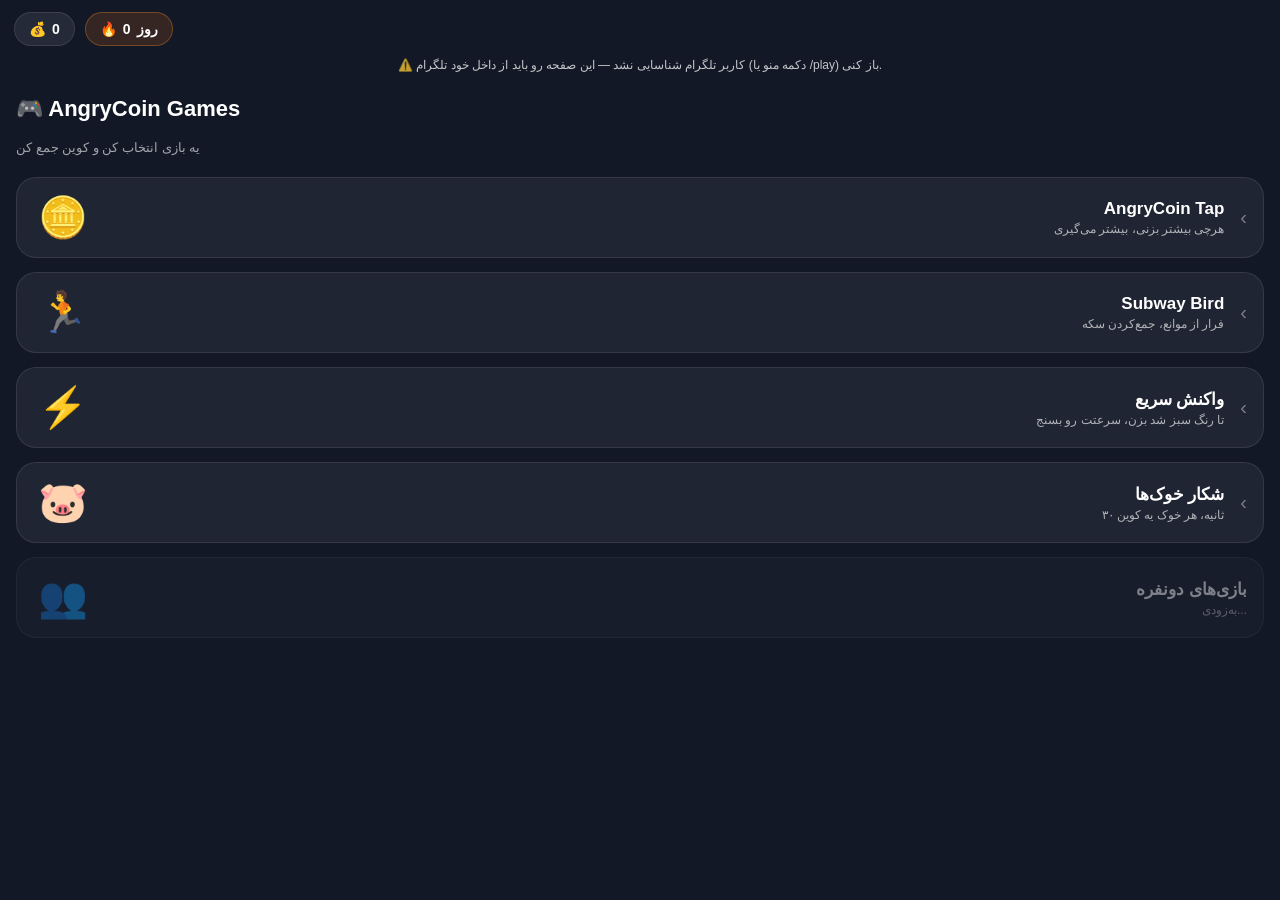
==== commit 4c698636: "Update index.html" ====
--- a/webapp/index.html
+++ b/webapp/index.html
@@ -195,6 +195,29 @@
    TAP GAME
 ========================================================= */
 
+#tap-petLevel{
+    font-size:15px;
+    font-weight:bold;
+    margin-bottom:10px;
+    opacity:.85;
+}
+
+#tap-petProgress{
+    width:min(60vw,240px);
+    height:8px;
+    border-radius:99px;
+    background:rgba(255,255,255,.1);
+    overflow:hidden;
+    margin-bottom:22px;
+}
+
+#tap-petProgressBar{
+    height:100%;
+    width:0%;
+    background:linear-gradient(90deg,#ff8a8a,#ffd23f);
+    transition:width .4s ease;
+}
+
 #tap-coinCount{
     font-size:44px;
     font-weight:900;
@@ -214,6 +237,7 @@
     position:relative;
     width:min(60vw,240px);
     height:min(60vw,240px);
+    transition:width .35s ease,height .35s ease;
 }
 
 #tap-btn{
@@ -221,27 +245,34 @@
     height:100%;
     border-radius:50%;
     border:none;
+    overflow:visible;
+
+    display:flex;
+    align-items:center;
+    justify-content:center;
+    padding:8px;
 
     background:
-        radial-gradient(circle at 32% 25%,#ff8a8a 0 8%,#f33 25%,#c40000 75%,#7a0000 100%);
-
-    box-shadow:
-        0 18px 40px rgba(255,30,30,.35),
-        inset -10px -12px 20px rgba(0,0,0,.3),
-        inset 8px 6px 16px rgba(255,255,255,.25);
-
-    font-size:60px;
+        radial-gradient(circle at 50% 85%, rgba(0,0,0,.4) 0%, transparent 62%);
+
     transition:transform .08s ease;
 }
 
+#tap-btn svg{
+    width:100%;
+    height:100%;
+    filter:drop-shadow(0 14px 18px rgba(0,0,0,.4));
+}
+
 #tap-btn:active{ transform:scale(.93); }
 
-#tap-zone.pulse #tap-btn{ animation:tapPulse .5s ease; }
+#tap-zone.pulse #tap-btn{ animation:tapPulse .45s ease; }
 
 @keyframes tapPulse{
-    0%{box-shadow:0 18px 40px rgba(255,30,30,.35),inset -10px -12px 20px rgba(0,0,0,.3),inset 8px 6px 16px rgba(255,255,255,.25);}
-    50%{box-shadow:0 18px 55px rgba(255,80,80,.6),inset -10px -12px 20px rgba(0,0,0,.3),inset 8px 6px 16px rgba(255,255,255,.35);}
-    100%{box-shadow:0 18px 40px rgba(255,30,30,.35),inset -10px -12px 20px rgba(0,0,0,.3),inset 8px 6px 16px rgba(255,255,255,.25);}
+    0%{ transform:scale(1); }
+    40%{ transform:scale(1.1) rotate(-3deg); }
+    70%{ transform:scale(.97) rotate(2deg); }
+    100%{ transform:scale(1); }
 }
 
 .floatup{
@@ -317,6 +348,136 @@
 #reaction-startBtn:active{ transform:scale(.95); }
 
 /* =========================================================
+   PIG HUNTER (shooter)
+========================================================= */
+
+#shoot-arena{
+    position:relative;
+    width:100%;
+    height:100%;
+    overflow:hidden;
+    background:
+        radial-gradient(circle at 30% 15%,rgba(255,255,255,.06) 0 2px,transparent 3px),
+        radial-gradient(circle at 70% 25%,rgba(255,255,255,.05) 0 1px,transparent 2px),
+        linear-gradient(to bottom,#1c3d2e 0%,#245939 45%,#2f7a49 100%);
+}
+
+#shoot-hud{
+    position:absolute;
+    z-index:20;
+    top:10px;
+    left:12px;
+    right:12px;
+    display:flex;
+    justify-content:space-between;
+    gap:10px;
+}
+
+.shoot-pig{
+    position:absolute;
+    border-radius:50%;
+    z-index:5;
+
+    background:
+        radial-gradient(circle at 35% 28%,#c9f2a0 0 10%,#8fd85a 28%,#5aa832 70%,#3d7a20 100%);
+
+    box-shadow:
+        0 10px 18px rgba(0,0,0,.4),
+        inset -6px -8px 14px rgba(0,0,0,.25),
+        inset 5px 5px 10px rgba(255,255,255,.3);
+
+    animation:pigPopIn .18s ease;
+}
+
+.shoot-pig.hit{
+    animation:pigPopOut .18s ease forwards;
+}
+
+@keyframes pigPopIn{
+    from{ transform:scale(.3); opacity:0; }
+    to{ transform:scale(1); opacity:1; }
+}
+
+@keyframes pigPopOut{
+    from{ transform:scale(1); opacity:1; }
+    to{ transform:scale(1.3); opacity:0; }
+}
+
+.shoot-snout{
+    position:absolute;
+    left:50%;
+    top:55%;
+    transform:translate(-50%,-50%);
+    width:44%;
+    height:32%;
+    border-radius:50%;
+    background:#e694a8;
+    box-shadow:inset 0 2px 4px rgba(0,0,0,.2);
+}
+
+.shoot-snout::before,
+.shoot-snout::after{
+    content:"";
+    position:absolute;
+    top:35%;
+    width:18%;
+    height:35%;
+    border-radius:50%;
+    background:#a85570;
+}
+
+.shoot-snout::before{ left:20%; }
+.shoot-snout::after{ right:20%; }
+
+.shoot-overlay{
+    position:absolute;
+    z-index:100;
+    inset:0;
+    display:none;
+    align-items:center;
+    justify-content:center;
+    flex-direction:column;
+    gap:10px;
+    text-align:center;
+    padding:20px;
+    background:rgba(4,6,10,.72);
+    backdrop-filter:blur(9px);
+}
+
+.shoot-overlay.visible{ display:flex; }
+
+.shoot-title{
+    font-size:26px;
+    font-weight:900;
+}
+
+.shoot-desc{
+    font-size:13px;
+    opacity:.7;
+    margin-bottom:8px;
+}
+
+#shoot-status{
+    font-size:13px;
+    min-height:18px;
+    opacity:.9;
+}
+
+.shoot-btn{
+    margin-top:10px;
+    border:none;
+    padding:13px 32px;
+    border-radius:15px;
+    background:#e31b23;
+    color:white;
+    font-size:16px;
+    font-weight:bold;
+    box-shadow:0 7px 18px rgba(0,0,0,.35);
+}
+
+.shoot-btn:active{ transform:scale(.95); }
+
+/* =========================================================
    SUBWAY BIRD (kept close to the original standalone build)
 ========================================================= */
 
@@ -538,6 +699,15 @@
             <div class="arrow">‹</div>
         </div>
 
+        <div class="gameCard" data-game="shooter">
+            <div class="emoji">🐷</div>
+            <div class="info">
+                <div class="title">شکار خوک‌ها</div>
+                <div class="desc">۳۰ ثانیه، هر خوک یه کوین</div>
+            </div>
+            <div class="arrow">‹</div>
+        </div>
+
         <div class="gameCard comingSoonCard">
             <div class="emoji">👥</div>
             <div class="info">
@@ -551,6 +721,8 @@
     <!-- ============ TAP GAME ============ -->
     <div class="screen" id="screen-tap">
         <div class="gameScreenBody">
+            <div id="tap-petLevel">🐣 جوجه</div>
+            <div id="tap-petProgress"><div id="tap-petProgressBar"></div></div>
             <div id="tap-coinCount">🪙 <span id="tap-sessionCoins">0</span></div>
             <div id="tap-coinLabel">سکه‌ی این نشست</div>
             <div id="tap-zone">
@@ -571,6 +743,39 @@
         </div>
     </div>
 
+    <!-- ============ PIG HUNTER (shooter) ============ -->
+    <div class="screen" id="screen-shooter">
+        <div class="gameScreenBody">
+            <div id="shoot-arena">
+
+                <div id="shoot-hud">
+                    <div class="hud-box">
+                        <div class="hud-label">امتیاز</div>
+                        <div class="hud-value" id="shoot-score">0</div>
+                    </div>
+                    <div class="hud-box">
+                        <div class="hud-label">زمان</div>
+                        <div class="hud-value" id="shoot-timer">30</div>
+                    </div>
+                </div>
+
+                <div class="shoot-overlay visible" id="shoot-startOverlay">
+                    <div class="shoot-title">🐷 شکار خوک‌ها</div>
+                    <div class="shoot-desc">۳۰ ثانیه وقت داری، هر خوک شکار‌شده = ۱ کوین</div>
+                    <button class="shoot-btn" id="shoot-startBtn">▶ شروع</button>
+                </div>
+
+                <div class="shoot-overlay" id="shoot-endOverlay">
+                    <div class="shoot-title">⏱ تموم شد!</div>
+                    <div id="shoot-finalScore"></div>
+                    <div id="shoot-status"></div>
+                    <button class="shoot-btn" id="shoot-restartBtn">🔄 دوباره</button>
+                </div>
+
+            </div>
+        </div>
+    </div>
+
     <!-- ============ SUBWAY BIRD ============ -->
     <div class="screen" id="screen-subway">
         <div class="gameScreenBody">
@@ -665,8 +870,130 @@
     statusEl.textContent = text;
 }
 
+/* =========================================================
+   PET EVOLUTION (grows like a Hamster-Kombat style pet as
+   the wallet grows — purely visual, tied to total coins)
+========================================================= */
+
+/* =========================================================
+   PET EVOLUTION (grows like a Hamster-Kombat style pet as
+   the wallet grows — purely visual, tied to total coins)
+   The bird itself is drawn with SVG, not an emoji, and its
+   shape/accessories change per tier.
+========================================================= */
+
+const PET_TIERS = [
+    {
+        min:0, name:"جوجه", icon:"🐣", size:150,
+        bodyColor1:"#fff3b0", bodyColor2:"#ffd23f", wingColor:"#ffcf4d",
+        hasBrow:false, hasTuft:false, hasCrown:false, hasGlow:false, hasSparkle:false
+    },
+    {
+        min:100, name:"نوجوان", icon:"🐤", size:180,
+        bodyColor1:"#ffb27a", bodyColor2:"#ff7a3d", wingColor:"#e8631f",
+        hasBrow:false, hasTuft:true, hasCrown:false, hasGlow:false, hasSparkle:false
+    },
+    {
+        min:1000, name:"بالغ", icon:"🐦", size:210,
+        bodyColor1:"#ff8a8a", bodyColor2:"#c40000", wingColor:"#8c0000",
+        hasBrow:true, hasTuft:false, hasCrown:false, hasGlow:false, hasSparkle:false
+    },
+    {
+        min:10000, name:"افسانه‌ای", icon:"🦅", size:240,
+        bodyColor1:"#ffe08a", bodyColor2:"#c40000", wingColor:"#b8860b",
+        hasBrow:true, hasTuft:false, hasCrown:true, hasGlow:true, hasSparkle:true
+    },
+];
+
+function getPetTier(coins){
+    let tier = PET_TIERS[0];
+    for(const t of PET_TIERS){
+        if(coins >= t.min) tier = t;
+    }
+    return tier;
+}
+
+function birdSVG(tier){
+
+    return `
+    <svg viewBox="0 0 200 200" xmlns="http://www.w3.org/2000/svg">
+        <defs>
+            <radialGradient id="bodyGrad" cx="35%" cy="28%" r="75%">
+                <stop offset="0%" stop-color="${tier.bodyColor1}"/>
+                <stop offset="100%" stop-color="${tier.bodyColor2}"/>
+            </radialGradient>
+            ${tier.hasGlow ? `
+            <radialGradient id="glowGrad" cx="50%" cy="50%" r="50%">
+                <stop offset="0%" stop-color="#ffd700" stop-opacity=".75"/>
+                <stop offset="100%" stop-color="#ffd700" stop-opacity="0"/>
+            </radialGradient>` : ``}
+        </defs>
+
+        ${tier.hasGlow ? `<circle cx="100" cy="105" r="98" fill="url(#glowGrad)"/>` : ``}
+
+        <ellipse cx="38" cy="122" rx="24" ry="36" fill="${tier.wingColor}" transform="rotate(-22 38 122)"/>
+        <ellipse cx="162" cy="122" rx="24" ry="36" fill="${tier.wingColor}" transform="rotate(22 162 122)"/>
+
+        <circle cx="100" cy="107" r="76" fill="url(#bodyGrad)"/>
+
+        ${tier.hasTuft ? `
+        <path d="M92,38 Q102,6 118,34 Q106,22 92,38 Z" fill="${tier.bodyColor2}"/>` : ``}
+
+        ${tier.hasCrown ? `
+        <path d="M62,48 L74,18 L92,42 L100,10 L108,42 L126,18 L138,48 Z"
+              fill="#ffd700" stroke="#b8860b" stroke-width="3" stroke-linejoin="round"/>
+        <circle cx="100" cy="14" r="6" fill="#fff06a"/>` : ``}
+
+        ${tier.hasBrow ? `
+        <path d="M56,78 Q74,58 95,73" stroke="#111" stroke-width="8" fill="none" stroke-linecap="round"/>
+        <path d="M144,78 Q126,58 105,73" stroke="#111" stroke-width="8" fill="none" stroke-linecap="round"/>
+        ` : ``}
+
+        <circle cx="76" cy="98" r="17" fill="white" stroke="#111" stroke-width="3"/>
+        <circle cx="124" cy="98" r="17" fill="white" stroke="#111" stroke-width="3"/>
+        <circle cx="79" cy="101" r="6.5" fill="#111"/>
+        <circle cx="121" cy="101" r="6.5" fill="#111"/>
+
+        <polygon points="86,118 114,118 100,146" fill="#ffb300" stroke="#c78800" stroke-width="2" stroke-linejoin="round"/>
+
+        ${tier.hasSparkle ? `
+        <text x="24" y="55" font-size="20">✨</text>
+        <text x="158" y="65" font-size="15">✨</text>
+        <text x="148" y="172" font-size="17">✨</text>
+        ` : ``}
+    </svg>`;
+}
+
+function updatePetVisual(){
+
+    const tapBtn = document.getElementById("tap-btn");
+    const tapZone = document.getElementById("tap-zone");
+    const levelEl = document.getElementById("tap-petLevel");
+    const progressBar = document.getElementById("tap-petProgressBar");
+
+    if(!tapBtn) return;
+
+    const tier = getPetTier(hubWalletCoins);
+    const idx = PET_TIERS.indexOf(tier);
+    const next = PET_TIERS[idx+1];
+
+    tapBtn.innerHTML = birdSVG(tier);
+    tapZone.style.width = tier.size + "px";
+    tapZone.style.height = tier.size + "px";
+    levelEl.textContent = `${tier.icon} ${tier.name}`;
+
+    if(next){
+        const range = next.min - tier.min;
+        const progress = Math.min(1, (hubWalletCoins - tier.min) / range);
+        progressBar.style.width = (progress*100) + "%";
+    }else{
+        progressBar.style.width = "100%";
+    }
+}
+
 function updateWalletDisplay(){
     walletValueEl.textContent = hubWalletCoins;
+    updatePetVisual();
 }
 
 function addCoinsLocally(amount){
@@ -681,6 +1008,7 @@
             "⚠️ کاربر تلگرام شناسایی نشد — این صفحه رو باید از داخل " +
             "خود تلگرام (دکمه منو یا /play) باز کنی."
         );
+        updatePetVisual();
         return;
     }
 
@@ -749,6 +1077,7 @@
     // stop whichever game we're leaving
     if(currentScreen === "tap" && window.TapGame) window.TapGame.stop();
     if(currentScreen === "reaction" && window.ReactionGame) window.ReactionGame.stop();
+    if(currentScreen === "shooter" && window.PigHunter) window.PigHunter.stop();
     if(currentScreen === "subway" && window.SubwayBird) window.SubwayBird.stop();
 
     currentScreen = name;
@@ -756,6 +1085,7 @@
     // start the one we're entering
     if(name === "tap" && window.TapGame) window.TapGame.start();
     if(name === "reaction" && window.ReactionGame) window.ReactionGame.start();
+    if(name === "shooter" && window.PigHunter) window.PigHunter.start();
     if(name === "subway" && window.SubwayBird) window.SubwayBird.start();
 }
 
@@ -1040,6 +1370,211 @@
         stop(){
             clearTimeout(waitTimer);
             state = "idle";
+        }
+    };
+
+})();
+</script>
+
+<script>
+/* =========================================================
+   PIG HUNTER MODULE (shooter)
+========================================================= */
+(function(){
+
+    const ROUND_SECONDS = 30;
+    const SPAWN_INTERVAL_MS = 700;
+
+    const arena = document.getElementById("shoot-arena");
+    const scoreEl = document.getElementById("shoot-score");
+    const timerEl = document.getElementById("shoot-timer");
+    const startOverlay = document.getElementById("shoot-startOverlay");
+    const endOverlay = document.getElementById("shoot-endOverlay");
+    const startBtn = document.getElementById("shoot-startBtn");
+    const restartBtn = document.getElementById("shoot-restartBtn");
+    const finalScoreEl = document.getElementById("shoot-finalScore");
+    const statusEl = document.getElementById("shoot-status");
+
+    let score = 0;
+    let timeLeft = ROUND_SECONDS;
+    let spawnTimer = null;
+    let countdownTimer = null;
+    let running = false;
+    let pigs = [];
+
+    function spawnFloatingPlusOne(x, y){
+
+        const el = document.createElement("div");
+        el.className = "floatup";
+        el.textContent = "+1";
+        el.style.left = x + "px";
+        el.style.top = y + "px";
+
+        arena.appendChild(el);
+        setTimeout(()=>el.remove(), 800);
+    }
+
+    function spawnPig(){
+
+        if(!running) return;
+
+        const size = 40 + Math.random()*30;
+        const arenaRect = arena.getBoundingClientRect();
+
+        const x = 10 + Math.random() * Math.max(10, arenaRect.width - size - 20);
+        const y = 70 + Math.random() * Math.max(10, arenaRect.height - size - 90);
+
+        const pig = document.createElement("div");
+        pig.className = "shoot-pig";
+        pig.style.width = size + "px";
+        pig.style.height = size + "px";
+        pig.style.left = x + "px";
+        pig.style.top = y + "px";
+        pig.innerHTML = '<div class="shoot-snout"></div>';
+
+        arena.appendChild(pig);
+
+        const entry = {el: pig, timeout: null};
+
+        entry.timeout = setTimeout(()=>{
+            pig.remove();
+            pigs = pigs.filter(p=>p!==entry);
+        }, 900 + Math.random()*700);
+
+        pigs.push(entry);
+
+        pig.addEventListener("pointerdown", e=>{
+
+            if(!running) return;
+
+            e.stopPropagation();
+            e.preventDefault();
+
+            clearTimeout(entry.timeout);
+            pig.classList.add("hit");
+
+            score++;
+            scoreEl.textContent = score;
+
+            const rect = arena.getBoundingClientRect();
+            spawnFloatingPlusOne(
+                (e.clientX ?? rect.left+rect.width/2) - rect.left,
+                (e.clientY ?? rect.top+rect.height/2) - rect.top
+            );
+
+            setTimeout(()=>pig.remove(), 150);
+            pigs = pigs.filter(p=>p!==entry);
+        });
+    }
+
+    function clearAllPigs(){
+        pigs.forEach(p=>{
+            clearTimeout(p.timeout);
+            p.el.remove();
+        });
+        pigs = [];
+    }
+
+    function startRound(){
+
+        score = 0;
+        timeLeft = ROUND_SECONDS;
+
+        scoreEl.textContent = "0";
+        timerEl.textContent = timeLeft;
+
+        running = true;
+        startOverlay.classList.remove("visible");
+        endOverlay.classList.remove("visible");
+
+        clearAllPigs();
+
+        clearInterval(spawnTimer);
+        clearInterval(countdownTimer);
+
+        spawnTimer = setInterval(spawnPig, SPAWN_INTERVAL_MS);
+
+        countdownTimer = setInterval(()=>{
+
+            timeLeft--;
+            timerEl.textContent = timeLeft;
+
+            if(timeLeft <= 0) endRound();
+
+        }, 1000);
+    }
+
+    async function endRound(){
+
+        if(!running) return;
+
+        running = false;
+        clearInterval(spawnTimer);
+        clearInterval(countdownTimer);
+        clearAllPigs();
+
+        finalScoreEl.textContent = `🐷 ${score} خوک شکار کردی`;
+        endOverlay.classList.add("visible");
+
+        if(score > 0){
+            statusEl.textContent = "⏳ در حال ثبت کوین...";
+            await sendReward(score);
+        }else{
+            statusEl.textContent = "";
+        }
+    }
+
+    async function sendReward(amount){
+
+        if(!HUB_USER_ID){
+            statusEl.textContent = "⚠️ کاربر تلگرام شناسایی نشد";
+            return;
+        }
+
+        try{
+
+            const res = await fetch(`${BOT_API_URL}/tap`, {
+                method:"POST",
+                headers:{"Content-Type":"application/json"},
+                body:JSON.stringify({user_id:HUB_USER_ID, name:HUB_USER_NAME, taps:amount})
+            });
+
+            const data = await res.json();
+
+            if(data.ok){
+                hubWalletCoins = data.coins;
+                updateWalletDisplay();
+                statusEl.textContent = `✅ ${amount} کوین اضافه شد`;
+            }else{
+                statusEl.textContent = `❌ ذخیره نشد: ${data.error || res.status}`;
+            }
+
+        }catch(err){
+
+            statusEl.textContent = "❌ اتصال قطع شد";
+            console.error("pig hunter reward error:", err);
+        }
+    }
+
+    startBtn.addEventListener("click", startRound);
+    restartBtn.addEventListener("click", startRound);
+
+    window.PigHunter = {
+
+        start(){
+            running = false;
+            clearAllPigs();
+            startOverlay.classList.add("visible");
+            endOverlay.classList.remove("visible");
+            scoreEl.textContent = "0";
+            timerEl.textContent = ROUND_SECONDS;
+        },
+
+        stop(){
+            running = false;
+            clearInterval(spawnTimer);
+            clearInterval(countdownTimer);
+            clearAllPigs();
         }
     };
 
